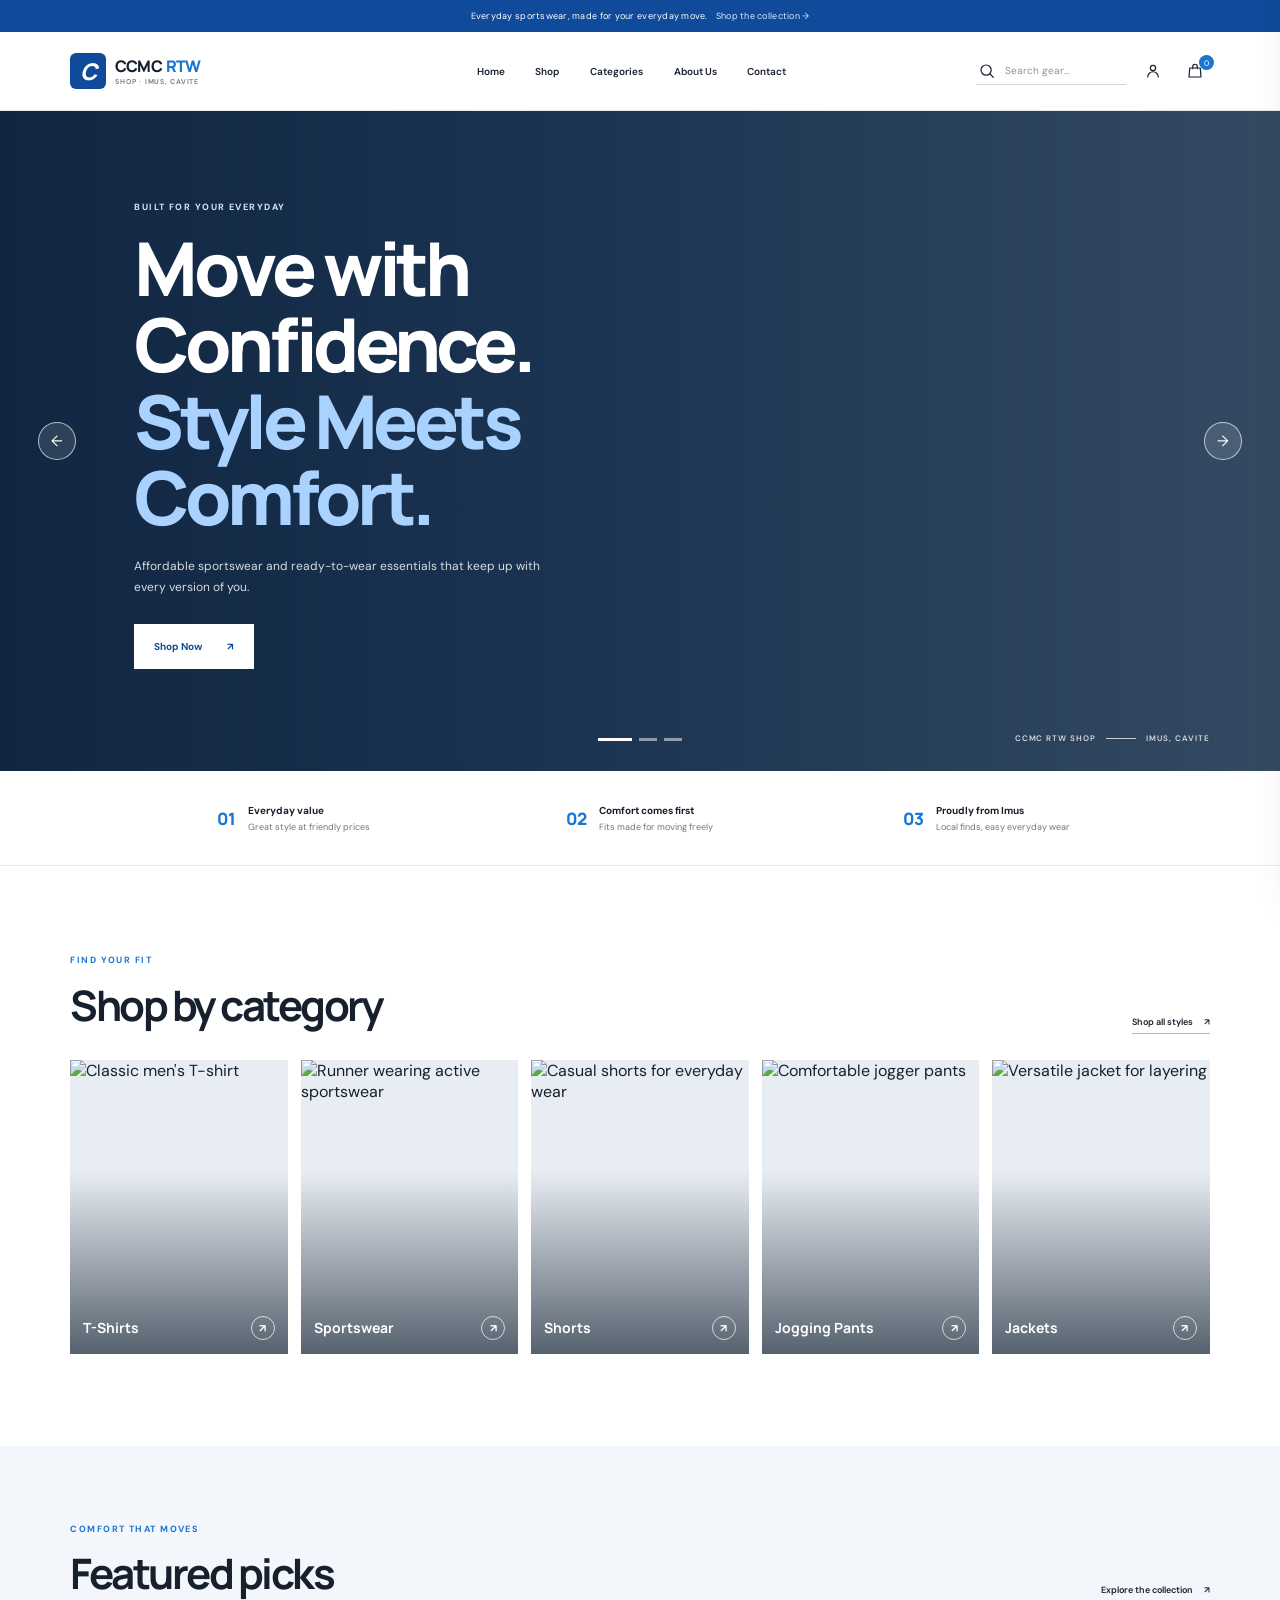
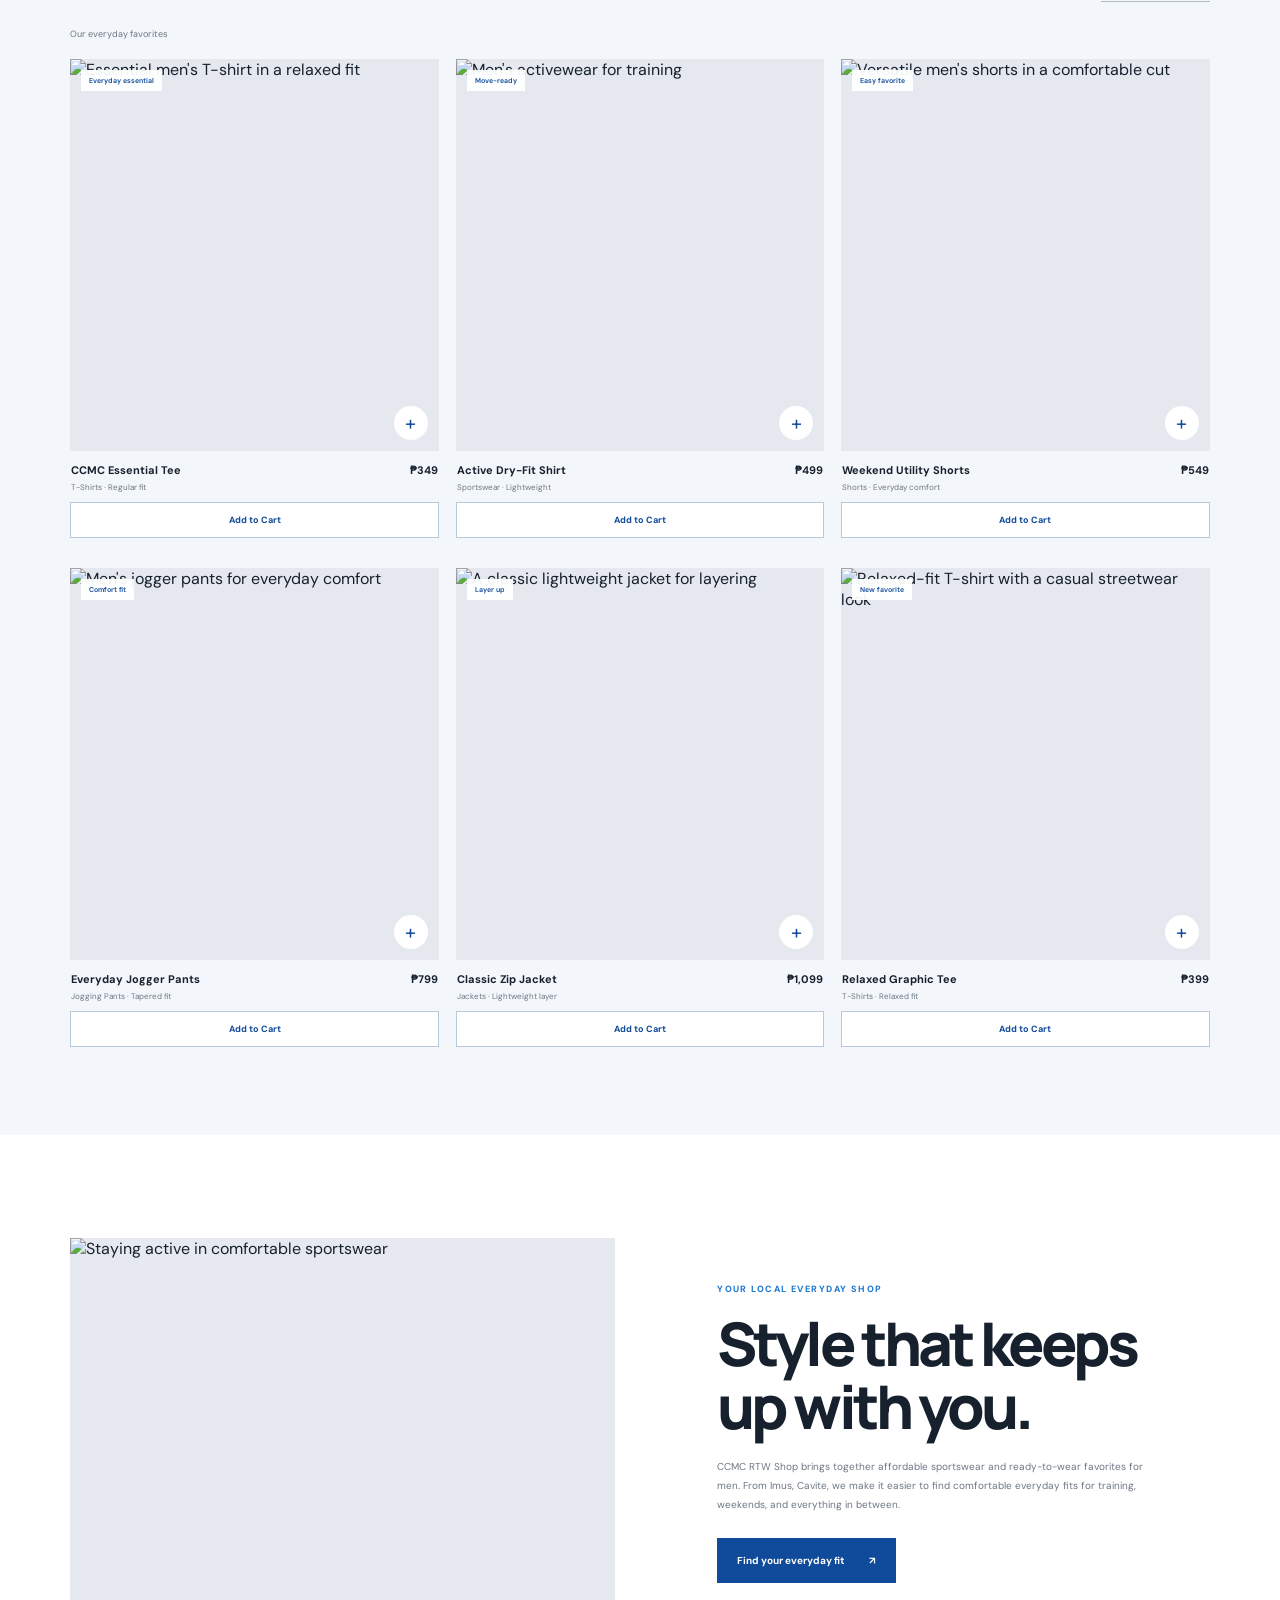
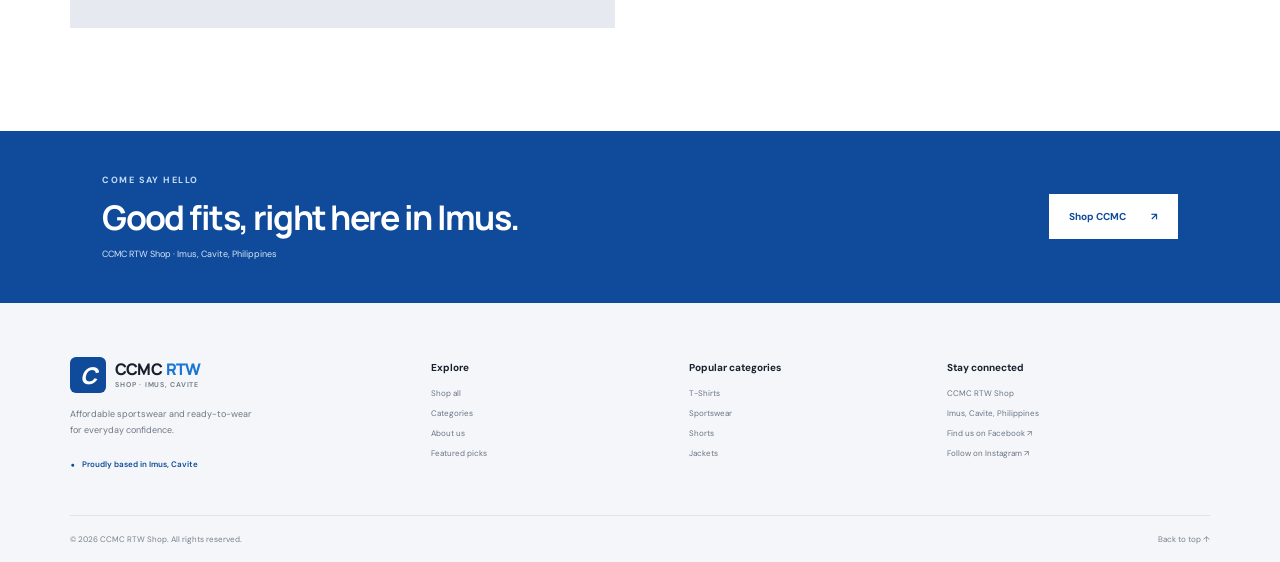
==== index.html @ 8b586215 "homepage" ====
<!DOCTYPE html>
<html lang="en">
<head>
  <meta charset="UTF-8">
  <meta name="viewport" content="width=device-width, initial-scale=1.0">
  <meta name="theme-color" content="#104b9b">
  <meta name="description" content="Affordable men's sportswear and ready-to-wear clothing from CCMC RTW Shop in Imus, Cavite.">
  <title>CCMC RTW Shop </title>
  <link rel="preconnect" href="https://fonts.googleapis.com">
  <link rel="preconnect" href="https://fonts.gstatic.com" crossorigin>
  <link href="https://fonts.googleapis.com/css2?family=DM+Sans:wght@400;500;600;700;800&family=Manrope:wght@400;500;600;700;800&display=swap" rel="stylesheet">
  <link rel="stylesheet" href="style.css">
  <script src="script.js" defer></script>
</head>
<body>
  <div class="topline">
    <p>Everyday sportswear, made for your everyday move.</p>
    <a href="#shop">Shop the collection <span aria-hidden="true">→</span></a>
  </div>

  <header class="site-header">
    <div class="header-inner">
      <button class="icon-button menu-toggle" type="button" aria-label="Open menu" aria-expanded="false">
        <svg viewBox="0 0 24 24" aria-hidden="true"><path d="M4 7h16M4 12h16M4 17h16"/></svg>
      </button>
      <a class="brand" href="#home" aria-label="CCMC RTW Shop home">
        <span class="brand-mark">C</span>
        <span class="brand-name">CCMC <strong>RTW</strong><small>SHOP · IMUS, CAVITE</small></span>
      </a>
      <nav class="desktop-nav" aria-label="Main navigation">
        <a href="#home">Home</a>
        <a href="#shop">Shop</a>
        <a href="#categories">Categories</a>
        <a href="#about">About Us</a>
        <a href="#contact">Contact</a>
      </nav>
      <div class="header-actions">
        <form class="search-form" role="search">
          <label class="sr-only" for="product-search">Search products</label>
          <button class="search-toggle" type="button" aria-label="Show search">
            <svg viewBox="0 0 24 24" aria-hidden="true"><circle cx="10.8" cy="10.8" r="6.8"/><path d="m16 16 4.5 4.5"/></svg>
          </button>
          <input id="product-search" type="search" placeholder="Search gear..." autocomplete="off">
        </form>
        <button class="icon-button account-button" type="button" aria-label="Your account">
          <svg viewBox="0 0 24 24" aria-hidden="true"><circle cx="12" cy="8" r="3.5"/><path d="M5 20a7 7 0 0 1 14 0"/></svg>
        </button>
        <button class="icon-button cart-button" type="button" aria-label="Open shopping bag, 0 items">
          <svg viewBox="0 0 24 24" aria-hidden="true"><path d="M5 8h14l1 12H4L5 8Z"/><path d="M9 9V6a3 3 0 0 1 6 0v3"/></svg>
          <span class="cart-count" aria-live="polite">0</span>
        </button>
      </div>
    </div>
    <nav class="mobile-nav" aria-label="Mobile navigation" hidden>
      <a href="#home">Home</a>
      <a href="#shop">Shop</a>
      <a href="#categories">Categories</a>
      <a href="#about">About Us</a>
      <a href="#contact">Contact</a>
    </nav>
  </header>

  <main>
    <!-- Promotional image slider -->
    <section class="hero" id="home" aria-label="Featured promotions">
      <article class="hero-slide is-active" style="--hero-image: url('https://images.unsplash.com/photo-1517836357463-d25dfeac3438?auto=format&fit=crop&w=2200&q=85')" aria-hidden="false">
        <div class="hero-overlay"></div>
        <div class="hero-content">
          <p class="eyebrow">Built for your everyday</p>
          <h1>Move with Confidence.<br><span>Style Meets Comfort.</span></h1>
          <p class="hero-description">Affordable sportswear and ready-to-wear essentials that keep up with every version of you.</p>
          <a class="button button-white" href="#shop">Shop Now <span aria-hidden="true">↗</span></a>
        </div>
        <p class="hero-note">CCMC RTW SHOP <span></span> IMUS, CAVITE</p>
      </article>
      <article class="hero-slide" style="--hero-image: url('https://images.unsplash.com/photo-1571019613454-1cb2f99b2d8b?auto=format&fit=crop&w=2200&q=85')" aria-hidden="true">
        <div class="hero-overlay"></div>
        <div class="hero-content">
          <p class="eyebrow">Made to move with you</p>
          <h2>Comfort in every<br><span>single rep.</span></h2>
          <p class="hero-description">Discover performance-ready favorites for training days, rest days, and everything between.</p>
          <a class="button button-white" href="#categories">Explore sportswear <span aria-hidden="true">↗</span></a>
        </div>
        <p class="hero-note">CCMC RTW SHOP <span></span> IMUS, CAVITE</p>
      </article>
      <article class="hero-slide" style="--hero-image: url('https://images.unsplash.com/photo-1538805060514-97d9cc17730c?auto=format&fit=crop&w=2200&q=85')" aria-hidden="true">
        <div class="hero-overlay"></div>
        <div class="hero-content">
          <p class="eyebrow">Your style, your pace</p>
          <h2>Everyday fit.<br><span>All-day confidence.</span></h2>
          <p class="hero-description">Easy-to-wear menswear with comfort-first fits and prices that feel just right.</p>
          <a class="button button-white" href="#shop">Find your fit <span aria-hidden="true">↗</span></a>
        </div>
        <p class="hero-note">CCMC RTW SHOP <span></span> IMUS, CAVITE</p>
      </article>
      <button class="slider-arrow slider-prev" type="button" aria-label="Previous promotion"><span aria-hidden="true">←</span></button>
      <button class="slider-arrow slider-next" type="button" aria-label="Next promotion"><span aria-hidden="true">→</span></button>
      <div class="slider-dots" role="group" aria-label="Choose a promotion">
        <button class="slider-dot is-active" type="button" aria-label="Show promotion 1" aria-current="true"></button>
        <button class="slider-dot" type="button" aria-label="Show promotion 2"></button>
        <button class="slider-dot" type="button" aria-label="Show promotion 3"></button>
      </div>
    </section>

    <section class="quick-points" aria-label="Why shop CCMC">
      <div><span class="point-icon" aria-hidden="true">01</span><p><strong>Everyday value</strong><span>Great style at friendly prices</span></p></div>
      <div><span class="point-icon" aria-hidden="true">02</span><p><strong>Comfort comes first</strong><span>Fits made for moving freely</span></p></div>
      <div><span class="point-icon" aria-hidden="true">03</span><p><strong>Proudly from Imus</strong><span>Local finds, easy everyday wear</span></p></div>
    </section>

    <!-- Shop-by-category links filter the featured products -->
    <section class="section categories-section" id="categories">
      <div class="section-heading">
        <div><p class="eyebrow eyebrow-blue">Find your fit</p><h2>Shop by category</h2></div>
        <a class="text-link" href="#shop">Shop all styles <span aria-hidden="true">↗</span></a>
      </div>
      <div class="category-grid">
        <a class="category-card" href="#shop" data-category-link="T-Shirts">
          <img src="https://images.unsplash.com/photo-1521572163474-6864f9cf17ab?auto=format&fit=crop&w=800&q=80" alt="Classic men's T-shirt" loading="lazy">
          <span class="category-label"><span>T-Shirts</span><span class="category-arrow" aria-hidden="true">↗</span></span>
        </a>
        <a class="category-card" href="#shop" data-category-link="Sportswear">
          <img src="https://images.unsplash.com/photo-1538805060514-97d9cc17730c?auto=format&fit=crop&w=800&q=80" alt="Runner wearing active sportswear" loading="lazy">
          <span class="category-label"><span>Sportswear</span><span class="category-arrow" aria-hidden="true">↗</span></span>
        </a>
        <a class="category-card" href="#shop" data-category-link="Shorts">
          <img src="https://images.unsplash.com/photo-1591195853828-11db59a44f6b?auto=format&fit=crop&w=800&q=80" alt="Casual shorts for everyday wear" loading="lazy">
          <span class="category-label"><span>Shorts</span><span class="category-arrow" aria-hidden="true">↗</span></span>
        </a>
        <a class="category-card" href="#shop" data-category-link="Jogging Pants">
          <img src="https://images.unsplash.com/photo-1552902865-b72c031ac5ea?auto=format&fit=crop&w=800&q=80" alt="Comfortable jogger pants" loading="lazy">
          <span class="category-label"><span>Jogging Pants</span><span class="category-arrow" aria-hidden="true">↗</span></span>
        </a>
        <a class="category-card" href="#shop" data-category-link="Jackets">
          <img src="https://images.unsplash.com/photo-1551028719-00167b16eac5?auto=format&fit=crop&w=800&q=80" alt="Versatile jacket for layering" loading="lazy">
          <span class="category-label"><span>Jackets</span><span class="category-arrow" aria-hidden="true">↗</span></span>
        </a>
      </div>
    </section>

    <!-- Sample featured items; prices are shown in Philippine pesos -->
    <section class="featured-section" id="shop">
      <div class="section">
        <div class="section-heading">
          <div><p class="eyebrow eyebrow-blue">Comfort that moves</p><h2>Featured picks</h2></div>
          <a class="text-link" href="#shop">Explore the collection <span aria-hidden="true">↗</span></a>
        </div>
        <div class="product-toolbar">
          <p class="results-count" aria-live="polite">Our everyday favorites</p>
          <button class="clear-filter" type="button" hidden>Clear filter <span aria-hidden="true">×</span></button>
        </div>
        <div class="product-grid">
          <article class="product-card" data-category="T-Shirts" data-name="CCMC Essential Tee">
            <div class="product-image"><img src="https://images.unsplash.com/photo-1521572163474-6864f9cf17ab?auto=format&fit=crop&w=850&q=80" alt="Essential men's T-shirt in a relaxed fit" loading="lazy"><span class="product-tag">Everyday essential</span><button class="quick-add" type="button" aria-label="Add CCMC Essential Tee to cart">+</button></div>
            <div class="product-details"><div><h3>CCMC Essential Tee</h3><p>T-Shirts · Regular fit</p></div><strong>₱349</strong></div>
            <button class="add-to-cart" type="button" data-product="CCMC Essential Tee" data-price="349">Add to Cart</button>
          </article>
          <article class="product-card" data-category="Sportswear" data-name="Active Dry-Fit Shirt">
            <div class="product-image"><img src="https://images.unsplash.com/photo-1517836357463-d25dfeac3438?auto=format&fit=crop&w=850&q=80" alt="Men's activewear for training" loading="lazy"><span class="product-tag">Move-ready</span><button class="quick-add" type="button" aria-label="Add Active Dry-Fit Shirt to cart">+</button></div>
            <div class="product-details"><div><h3>Active Dry-Fit Shirt</h3><p>Sportswear · Lightweight</p></div><strong>₱499</strong></div>
            <button class="add-to-cart" type="button" data-product="Active Dry-Fit Shirt" data-price="499">Add to Cart</button>
          </article>
          <article class="product-card" data-category="Shorts" data-name="Weekend Utility Shorts">
            <div class="product-image"><img src="https://images.unsplash.com/photo-1591195853828-11db59a44f6b?auto=format&fit=crop&w=850&q=80" alt="Versatile men's shorts in a comfortable cut" loading="lazy"><span class="product-tag">Easy favorite</span><button class="quick-add" type="button" aria-label="Add Weekend Utility Shorts to cart">+</button></div>
            <div class="product-details"><div><h3>Weekend Utility Shorts</h3><p>Shorts · Everyday comfort</p></div><strong>₱549</strong></div>
            <button class="add-to-cart" type="button" data-product="Weekend Utility Shorts" data-price="549">Add to Cart</button>
          </article>
          <article class="product-card" data-category="Jogging Pants" data-name="Everyday Jogger Pants">
            <div class="product-image"><img src="https://images.unsplash.com/photo-1552902865-b72c031ac5ea?auto=format&fit=crop&w=850&q=80" alt="Men's jogger pants for everyday comfort" loading="lazy"><span class="product-tag">Comfort fit</span><button class="quick-add" type="button" aria-label="Add Everyday Jogger Pants to cart">+</button></div>
            <div class="product-details"><div><h3>Everyday Jogger Pants</h3><p>Jogging Pants · Tapered fit</p></div><strong>₱799</strong></div>
            <button class="add-to-cart" type="button" data-product="Everyday Jogger Pants" data-price="799">Add to Cart</button>
          </article>
          <article class="product-card" data-category="Jackets" data-name="Classic Zip Jacket">
            <div class="product-image"><img src="https://images.unsplash.com/photo-1551028719-00167b16eac5?auto=format&fit=crop&w=850&q=80" alt="A classic lightweight jacket for layering" loading="lazy"><span class="product-tag">Layer up</span><button class="quick-add" type="button" aria-label="Add Classic Zip Jacket to cart">+</button></div>
            <div class="product-details"><div><h3>Classic Zip Jacket</h3><p>Jackets · Lightweight layer</p></div><strong>₱1,099</strong></div>
            <button class="add-to-cart" type="button" data-product="Classic Zip Jacket" data-price="1099">Add to Cart</button>
          </article>
          <article class="product-card" data-category="T-Shirts" data-name="Relaxed Graphic Tee">
            <div class="product-image"><img src="https://images.unsplash.com/photo-1503342217505-b0a15ec3261c?auto=format&fit=crop&w=850&q=80" alt="Relaxed-fit T-shirt with a casual streetwear look" loading="lazy"><span class="product-tag">New favorite</span><button class="quick-add" type="button" aria-label="Add Relaxed Graphic Tee to cart">+</button></div>
            <div class="product-details"><div><h3>Relaxed Graphic Tee</h3><p>T-Shirts · Relaxed fit</p></div><strong>₱399</strong></div>
            <button class="add-to-cart" type="button" data-product="Relaxed Graphic Tee" data-price="399">Add to Cart</button>
          </article>
        </div>
        <p class="empty-state" hidden>No styles match that search. Try another keyword or clear the filter.</p>
      </div>
    </section>

    <section class="about-section" id="about">
      <div class="about-photo"><img src="https://images.unsplash.com/photo-1517836357463-d25dfeac3438?auto=format&fit=crop&w=1300&q=85" alt="Staying active in comfortable sportswear" loading="lazy"></div>
      <div class="about-copy">
        <p class="eyebrow eyebrow-blue">Your local everyday shop</p>
        <h2>Style that keeps<br>up with you.</h2>
        <p>CCMC RTW Shop brings together affordable sportswear and ready-to-wear favorites for men. From Imus, Cavite, we make it easier to find comfortable everyday fits for training, weekends, and everything in between.</p>
        <a class="button button-blue" href="#categories">Find your everyday fit <span aria-hidden="true">↗</span></a>
      </div>
    </section>

    <section class="contact-band" id="contact">
      <div><p class="eyebrow">Come say hello</p><h2>Good fits, right here in Imus.</h2><p>CCMC RTW Shop · Imus, Cavite, Philippines</p></div>
      <a class="button button-white" href="#shop">Shop CCMC <span aria-hidden="true">↗</span></a>
    </section>
  </main>

  <footer class="site-footer">
    <div class="footer-main">
      <div class="footer-brand">
        <a class="brand" href="#home" aria-label="CCMC RTW Shop home"><span class="brand-mark">C</span><span class="brand-name">CCMC <strong>RTW</strong><small>SHOP · IMUS, CAVITE</small></span></a>
        <p>Affordable sportswear and ready-to-wear<br>for everyday confidence.</p>
        <span class="local-note"><span aria-hidden="true">●</span> Proudly based in Imus, Cavite</span>
      </div>
      <div class="footer-column"><h3>Explore</h3><a href="#shop">Shop all</a><a href="#categories">Categories</a><a href="#about">About us</a><a href="#shop">Featured picks</a></div>
      <div class="footer-column"><h3>Popular categories</h3><a href="#shop" data-footer-category="T-Shirts">T-Shirts</a><a href="#shop" data-footer-category="Sportswear">Sportswear</a><a href="#shop" data-footer-category="Shorts">Shorts</a><a href="#shop" data-footer-category="Jackets">Jackets</a></div>
      <div class="footer-column"><h3>Stay connected</h3><span>CCMC RTW Shop</span><span>Imus, Cavite, Philippines</span><a href="https://www.facebook.com/" target="_blank" rel="noreferrer">Find us on Facebook ↗</a><a href="https://www.instagram.com/" target="_blank" rel="noreferrer">Follow on Instagram ↗</a></div>
    </div>
    <div class="footer-bottom"><span>© <span id="current-year"></span> CCMC RTW Shop. All rights reserved.</span><a href="#home">Back to top ↑</a></div>
  </footer>

  <div class="toast" role="status" aria-live="polite"></div>
  <div class="drawer-backdrop" hidden></div>
  <aside class="cart-drawer" aria-label="Shopping cart" aria-hidden="true">
    <div class="drawer-heading"><div><p class="eyebrow eyebrow-blue">CCMC RTW SHOP</p><h2>Your Cart <span class="drawer-count">(0)</span></h2></div><button class="icon-button close-cart" type="button" aria-label="Close shopping cart">×</button></div>
    <div class="cart-items"></div>
    <div class="cart-empty"><span aria-hidden="true">◇</span><p>Your cart is ready for a new favorite.</p><button class="button button-blue continue-shopping" type="button">Continue shopping</button></div>
    <div class="cart-footer" hidden><div class="cart-subtotal"><span>Subtotal</span><strong>₱0</strong></div><p>Delivery fees are calculated when you place your order.</p><button class="button button-blue checkout-button" type="button">Continue to checkout <span aria-hidden="true">→</span></button></div>
  </aside>
</body>
</html>
---- style.css ----
:root {
  --blue: #104b9b;
  --blue-bright: #1976d2;
  --blue-dark: #0a3470;
  --ink: #17212d;
  --muted: #6d7783;
  --white: #fff;
  --soft: #f3f6fa;
  --line: #e4e9ef;
  --font: "DM Sans", Arial, sans-serif;
  --display: "Manrope", "DM Sans", sans-serif;
}

* { box-sizing: border-box; }
html { scroll-behavior: smooth; scroll-padding-top: 85px; }
body { margin: 0; color: var(--ink); background: var(--white); font-family: var(--font); -webkit-font-smoothing: antialiased; }
body.no-scroll { overflow: hidden; }
button, input { font: inherit; }
button, a { -webkit-tap-highlight-color: transparent; }
a { color: inherit; text-decoration: none; }
button { color: inherit; }
img { display: block; max-width: 100%; }
[hidden] { display: none !important; }
.sr-only { position: absolute; width: 1px; height: 1px; padding: 0; margin: -1px; overflow: hidden; clip: rect(0, 0, 0, 0); white-space: nowrap; border: 0; }

/* Header and navigation */
.topline { min-height: 32px; padding: 6px 5.5%; display: flex; justify-content: center; align-items: center; gap: 8px; color: white; background: var(--blue); font-size: 9px; letter-spacing: .03em; }
.topline p { margin: 0; }
.topline a { color: #dceaff; }
.topline a:hover { color: white; }
.site-header { position: sticky; z-index: 20; top: 0; background: rgba(255,255,255,.97); border-bottom: 1px solid var(--line); backdrop-filter: blur(12px); }
.header-inner { min-height: 78px; padding: 0 5.5%; display: flex; align-items: center; justify-content: space-between; gap: 28px; }
.brand { flex-shrink: 0; display: inline-flex; align-items: center; gap: 9px; }
.brand-mark { width: 36px; height: 36px; display: grid; place-items: center; color: white; background: var(--blue); border-radius: 6px; font-family: var(--display); font-size: 23px; font-weight: 800; font-style: italic; }
.brand-name { display: flex; flex-wrap: wrap; align-items: baseline; column-gap: 4px; font-family: var(--display); font-size: 16px; font-weight: 800; letter-spacing: -.06em; line-height: 1; }
.brand-name strong { color: var(--blue-bright); font-weight: 800; }
.brand-name small { width: 100%; margin-top: 4px; color: var(--muted); font-family: var(--font); font-size: 7px; font-weight: 600; letter-spacing: .11em; }
.desktop-nav { margin: 0 auto; display: flex; align-items: center; gap: clamp(17px, 2.4vw, 35px); }
.desktop-nav a, .mobile-nav a { position: relative; font-size: 10px; font-weight: 600; }
.desktop-nav a::after { position: absolute; right: 0; bottom: -7px; left: 0; height: 2px; background: var(--blue-bright); content: ""; transform: scaleX(0); transform-origin: left; transition: transform .2s ease; }
.desktop-nav a:hover::after { transform: scaleX(1); }
.header-actions { display: flex; align-items: center; gap: 13px; }
.search-form { width: 150px; display: flex; align-items: center; gap: 7px; border-bottom: 1px solid #cbd4df; }
.search-form svg, .icon-button svg { width: 18px; height: 18px; fill: none; stroke: currentColor; stroke-width: 1.6; stroke-linecap: round; stroke-linejoin: round; }
.search-toggle { width: 22px; height: 25px; padding: 0; display: grid; flex: 0 0 22px; place-items: center; color: var(--ink); background: transparent; border: 0; cursor: pointer; }
.search-form input { width: 100%; min-width: 0; padding: 7px 0; color: var(--ink); background: transparent; border: 0; outline: 0; font-size: 10px; }
.search-form input::placeholder { color: #8a939e; }
.icon-button { position: relative; width: 29px; height: 32px; padding: 4px; display: inline-flex; align-items: center; justify-content: center; color: var(--ink); background: transparent; border: 0; cursor: pointer; }
.icon-button:hover { color: var(--blue-bright); }
.cart-count { position: absolute; top: 0; right: -4px; width: 15px; height: 15px; display: grid; place-items: center; color: white; background: var(--blue-bright); border-radius: 50%; font-size: 8px; }
.menu-toggle, .mobile-nav { display: none; }

/* Promotional slider */
.hero { position: relative; height: min(660px, 69vw); min-height: 460px; overflow: hidden; color: white; background: #374c63; }
.hero-slide { position: absolute; inset: 0; display: flex; align-items: center; visibility: hidden; opacity: 0; background-image: var(--hero-image); background-position: center 43%; background-size: cover; transition: opacity .65s ease, visibility .65s; }
.hero-slide.is-active { z-index: 1; visibility: visible; opacity: 1; }
.hero-overlay { position: absolute; inset: 0; background: linear-gradient(90deg, rgba(7,28,57,.8) 0%, rgba(7,35,70,.59) 45%, rgba(7,35,70,.05) 100%); }
.hero-content { position: relative; z-index: 1; width: min(680px, 76%); margin-left: 10.5%; padding-bottom: 12px; }
.eyebrow { margin: 0 0 15px; color: #d4e5fc; font-size: 9px; font-weight: 700; letter-spacing: .16em; line-height: 1.5; text-transform: uppercase; }
.eyebrow-blue { color: var(--blue-bright); }
.hero h1, .hero h2 { margin: 0; font-family: var(--display); font-size: clamp(45px, 5.8vw, 75px); font-weight: 800; letter-spacing: -.06em; line-height: 1.03; }
.hero h1 span, .hero h2 span { color: #a9d2ff; }
.hero-description { max-width: 440px; margin: 20px 0 25px; color: rgba(255,255,255,.83); font-size: 12px; line-height: 1.8; }
.button { min-height: 45px; padding: 0 19px; display: inline-flex; align-items: center; justify-content: center; gap: 25px; border: 1px solid transparent; font-size: 10px; font-weight: 700; transition: background .2s ease, color .2s ease, transform .2s ease; cursor: pointer; }
.button:hover { transform: translateY(-2px); }
.button-white { color: var(--blue); background: white; }
.button-white:hover { color: white; background: var(--blue-bright); }
.button-blue { color: white; background: var(--blue); }
.button-blue:hover { background: var(--blue-dark); }
.hero-note { position: absolute; z-index: 2; right: 5.5%; bottom: 28px; margin: 0; display: flex; align-items: center; gap: 10px; color: rgba(255,255,255,.8); font-size: 8px; font-weight: 600; letter-spacing: .12em; }
.hero-note span { width: 30px; height: 1px; background: rgba(255,255,255,.72); }
.slider-arrow { position: absolute; z-index: 3; top: 50%; width: 38px; height: 38px; display: grid; place-items: center; color: white; background: rgba(255,255,255,.12); border: 1px solid rgba(255,255,255,.65); border-radius: 50%; font-size: 15px; cursor: pointer; transform: translateY(-50%); transition: background .2s ease; }
.slider-arrow:hover { background: rgba(255,255,255,.28); }
.slider-prev { left: 3%; }
.slider-next { right: 3%; }
.slider-dots { position: absolute; z-index: 3; bottom: 30px; left: 50%; display: flex; gap: 7px; transform: translateX(-50%); }
.slider-dot { width: 18px; height: 3px; padding: 0; background: rgba(255,255,255,.5); border: 0; cursor: pointer; transition: width .2s ease, background .2s ease; }
.slider-dot.is-active { width: 34px; background: white; }

/* Introductory benefits and category cards */
.quick-points { min-height: 95px; padding: 18px 10%; display: grid; grid-template-columns: repeat(3, 1fr); align-items: center; gap: 15px; border-bottom: 1px solid var(--line); }
.quick-points > div { display: flex; align-items: center; justify-content: center; gap: 12px; }
.point-icon { color: var(--blue-bright); font-family: var(--display); font-size: 17px; font-weight: 800; }
.quick-points p { margin: 0; display: grid; gap: 4px; }
.quick-points strong { font-size: 10px; }
.quick-points p span { color: var(--muted); font-size: 9px; }
.section { width: min(1260px, 89%); margin: 0 auto; }
.categories-section { padding-top: 88px; padding-bottom: 92px; }
.section-heading { margin-bottom: 26px; display: flex; align-items: end; justify-content: space-between; gap: 18px; }
.section-heading .eyebrow { margin-bottom: 8px; }
.section-heading h2 { margin: 0; font-family: var(--display); font-size: clamp(31px, 3.6vw, 42px); font-weight: 700; letter-spacing: -.06em; }
.text-link { padding-bottom: 5px; border-bottom: 1px solid #aeb9c6; font-size: 9px; font-weight: 600; white-space: nowrap; }
.text-link:hover { color: var(--blue-bright); border-color: var(--blue-bright); }
.text-link span { margin-left: 9px; }
.category-grid { display: grid; grid-template-columns: repeat(5, 1fr); gap: 13px; }
.category-card { position: relative; height: clamp(190px, 23vw, 300px); overflow: hidden; background: #e8edf3; }
.category-card::after { position: absolute; inset: 38% 0 0; background: linear-gradient(transparent, rgba(10,25,42,.66)); content: ""; }
.category-card img { width: 100%; height: 100%; object-fit: cover; transition: transform .5s ease; }
.category-card:hover img { transform: scale(1.05); }
.category-label { position: absolute; z-index: 1; right: 13px; bottom: 14px; left: 13px; display: flex; align-items: center; justify-content: space-between; color: white; font-family: var(--display); font-size: 14px; font-weight: 700; }
.category-arrow { width: 24px; height: 24px; display: grid; place-items: center; border: 1px solid rgba(255,255,255,.7); border-radius: 50%; font-family: var(--font); font-size: 11px; transition: color .2s, background .2s; }
.category-card:hover .category-arrow { color: var(--blue); background: white; }

/* Featured products */
.featured-section { padding: 77px 0 88px; background: var(--soft); }
.featured-section .section-heading { margin-bottom: 20px; }
.product-toolbar { min-height: 24px; margin-bottom: 13px; display: flex; align-items: center; justify-content: space-between; }
.results-count { margin: 0; color: var(--muted); font-size: 9px; }
.clear-filter { padding: 4px 0; color: var(--blue); background: transparent; border: 0; border-bottom: 1px solid #a8b8cb; font-size: 9px; cursor: pointer; }
.clear-filter span { margin-left: 5px; font-size: 14px; }
.product-grid { display: grid; grid-template-columns: repeat(3, minmax(0, 1fr)); gap: 30px 17px; }
.product-card { min-width: 0; }
.product-image { position: relative; aspect-ratio: .94; overflow: hidden; background: #e5e9ef; }
.product-image img { width: 100%; height: 100%; object-fit: cover; transition: transform .5s ease; }
.product-card:hover .product-image img { transform: scale(1.035); }
.product-tag { position: absolute; top: 11px; left: 11px; padding: 6px 8px; color: var(--blue); background: rgba(255,255,255,.94); font-size: 7px; font-weight: 600; }
.quick-add { position: absolute; right: 11px; bottom: 11px; width: 34px; height: 34px; display: grid; place-items: center; color: var(--blue); background: white; border: 0; border-radius: 50%; font-size: 20px; cursor: pointer; transition: color .2s, background .2s, transform .2s; }
.quick-add:hover { color: white; background: var(--blue); transform: rotate(90deg); }
.product-details { padding: 12px 1px 10px; display: flex; justify-content: space-between; gap: 8px; }
.product-details h3 { margin: 0; font-size: 11px; font-weight: 700; }
.product-details p { margin: 5px 0 0; color: var(--muted); font-size: 8px; }
.product-details strong { flex-shrink: 0; font-size: 11px; }
.add-to-cart { width: 100%; min-height: 36px; color: var(--blue); background: white; border: 1px solid #b9c9dc; font-size: 9px; font-weight: 700; cursor: pointer; transition: color .2s, background .2s, border-color .2s; }
.add-to-cart:hover { color: white; background: var(--blue); border-color: var(--blue); }
.empty-state { padding: 38px 10px; color: var(--muted); font-size: 14px; text-align: center; }

/* Business introduction and footer */
.about-section { width: min(1260px, 89%); margin: 0 auto; padding: 103px 0; display: grid; grid-template-columns: 1.05fr .95fr; align-items: center; gap: 9%; }
.about-photo { height: 390px; overflow: hidden; background: #e6eaf0; }
.about-photo img { width: 100%; height: 100%; object-fit: cover; }
.about-copy { max-width: 430px; }
.about-copy h2 { margin: 0; font-family: var(--display); font-size: clamp(42px, 4.7vw, 62px); font-weight: 800; letter-spacing: -.065em; line-height: 1.05; }
.about-copy > p:not(.eyebrow) { margin: 19px 0 24px; color: var(--muted); font-size: 10px; line-height: 1.9; }
.contact-band { padding: 43px 8%; display: flex; align-items: center; justify-content: space-between; gap: 20px; color: white; background: var(--blue); }
.contact-band .eyebrow { margin-bottom: 6px; color: #c4dcf8; }
.contact-band h2 { margin: 0; font-family: var(--display); font-size: clamp(23px, 3vw, 34px); letter-spacing: -.05em; }
.contact-band div > p:last-child { margin: 8px 0 0; color: #d5e5f7; font-size: 9px; }
.contact-band .button-white { flex-shrink: 0; }
.site-footer { padding: 54px 5.5% 0; background: #f4f6f9; }
.footer-main { max-width: 1260px; margin: 0 auto; padding-bottom: 43px; display: grid; grid-template-columns: 1.45fr 1fr 1fr 1.15fr; gap: 30px; }
.footer-brand > p { margin: 13px 0; color: var(--muted); font-size: 9px; line-height: 1.8; }
.local-note { color: var(--blue); font-size: 8px; font-weight: 600; }
.local-note span { margin-right: 5px; font-size: 7px; }
.footer-column { display: flex; flex-direction: column; align-items: flex-start; gap: 10px; }
.footer-column h3 { margin: 4px 0; font-size: 10px; font-weight: 700; }
.footer-column a, .footer-column span { color: #687584; font-size: 8px; transition: color .2s; }
.footer-column a:hover { color: var(--blue-bright); }
.footer-bottom { min-height: 47px; display: flex; justify-content: space-between; align-items: center; gap: 15px; border-top: 1px solid #dfe4ea; color: #77818d; font-size: 8px; }
.footer-bottom a:hover { color: var(--blue); }

/* Cart drawer and feedback toast */
.toast { position: fixed; z-index: 60; right: 20px; bottom: 20px; max-width: calc(100vw - 40px); padding: 12px 16px; color: white; background: var(--blue); box-shadow: 0 8px 25px rgba(0,0,0,.16); font-size: 10px; opacity: 0; pointer-events: none; transform: translateY(10px); transition: opacity .2s, transform .2s; }
.toast.is-visible { opacity: 1; transform: translateY(0); }
.drawer-backdrop { position: fixed; z-index: 40; inset: 0; background: rgba(12,22,36,.42); opacity: 0; transition: opacity .25s; }
.drawer-backdrop.is-visible { opacity: 1; }
.cart-drawer { position: fixed; z-index: 50; top: 0; right: 0; bottom: 0; width: min(420px, 100%); padding: 26px; display: flex; flex-direction: column; background: white; box-shadow: -10px 0 35px rgba(0,0,0,.1); transform: translateX(105%); transition: transform .3s ease; }
.cart-drawer.is-open { transform: translateX(0); }
.drawer-heading { padding-bottom: 19px; display: flex; align-items: center; justify-content: space-between; border-bottom: 1px solid var(--line); }
.drawer-heading .eyebrow { margin-bottom: 4px; }
.drawer-heading h2 { margin: 0; font-family: var(--display); font-size: 25px; letter-spacing: -.04em; }
.drawer-count { color: var(--muted); font-size: 11px; font-weight: 500; }
.close-cart { font-size: 24px; font-weight: 300; }
.cart-items { flex: 1; overflow: auto; }
.cart-item { padding: 16px 0; display: flex; align-items: center; justify-content: space-between; gap: 12px; border-bottom: 1px solid var(--line); }
.cart-item h3 { margin: 0 0 6px; font-size: 10px; }
.cart-item p { margin: 0; color: var(--muted); font-size: 9px; }
.quantity-control { display: flex; align-items: center; gap: 8px; }
.quantity-control button { width: 23px; height: 23px; display: grid; place-items: center; background: white; border: 1px solid #d3dce6; cursor: pointer; }
.cart-empty { margin: auto; padding: 30px 0; text-align: center; }
.cart-empty > span { color: var(--blue-bright); font-size: 32px; }
.cart-empty p { margin: 10px 0 17px; color: var(--muted); font-size: 10px; }
.cart-footer { padding-top: 18px; border-top: 1px solid var(--line); }
.cart-subtotal { display: flex; justify-content: space-between; font-size: 11px; }
.cart-footer > p { color: var(--muted); font-size: 8px; }
.checkout-button { width: 100%; margin-top: 10px; }

@media (min-width: 1500px) {
  .header-inner { padding-right: max(5.5%, calc((100vw - 1400px) / 2)); padding-left: max(5.5%, calc((100vw - 1400px) / 2)); }
}
@media (max-width: 980px) {
  .header-inner { min-height: 72px; gap: 17px; }
  .desktop-nav { gap: 15px; }
  .desktop-nav a { font-size: 9px; }
  .search-form { width: 125px; }
  .header-actions { gap: 8px; }
  .category-grid { gap: 10px; }
  .category-label { right: 9px; left: 9px; font-size: 11px; }
  .category-arrow { width: 21px; height: 21px; }
  .product-grid { grid-template-columns: repeat(3, minmax(0, 1fr)); gap: 24px 12px; }
  .about-section { gap: 6%; }
}
@media (max-width: 700px) {
  html { scroll-padding-top: 70px; }
  .topline { min-height: 29px; font-size: 8px; }
  .header-inner { min-height: 65px; padding: 0 5%; gap: 10px; }
  .menu-toggle { display: inline-flex; }
  .brand { gap: 7px; }
  .brand-mark { width: 31px; height: 31px; font-size: 20px; }
  .brand-name { font-size: 14px; }
  .brand-name small { font-size: 6px; }
  .desktop-nav { display: none; }
  .header-actions { gap: 7px; margin-left: auto; }
  .search-form { width: 26px; border: 0; }
  .search-form input { position: absolute; top: 56px; right: 5%; left: 5%; z-index: 2; width: 90%; padding: 11px; display: none; background: white; border: 1px solid var(--line); box-shadow: 0 7px 16px rgba(0,0,0,.08); }
  .search-form.is-open { position: absolute; top: 65px; right: 5%; left: 5%; z-index: 2; width: 90%; padding: 4px 9px; background: white; border: 1px solid var(--line); box-shadow: 0 7px 16px rgba(0,0,0,.08); }
  .search-form.is-open input { position: static; width: 100%; padding: 7px 0; display: block; background: transparent; border: 0; box-shadow: none; }
  .search-form.is-open .search-toggle { display: none; }
  .mobile-nav:not([hidden]) { padding: 5px 5% 16px; display: grid; grid-template-columns: repeat(2, 1fr); gap: 13px; border-top: 1px solid var(--line); }
  .mobile-nav a { padding: 5px 0; font-size: 9px; }
  .hero { height: 570px; min-height: 0; max-height: 78vh; }
  .hero-slide { background-position: 58% center; }
  .hero-overlay { background: linear-gradient(90deg, rgba(7,28,57,.78), rgba(7,35,70,.38)); }
  .hero-content { width: 82%; margin-left: 9%; padding-bottom: 0; }
  .hero h1, .hero h2 { font-size: clamp(40px, 10.2vw, 59px); }
  .hero-description { max-width: 330px; margin: 16px 0 22px; font-size: 10px; }
  .hero-note { right: 5%; bottom: 23px; gap: 7px; font-size: 6px; }
  .hero-note span { width: 18px; }
  .slider-dots { bottom: 25px; }
  .slider-arrow { width: 30px; height: 30px; font-size: 12px; }
  .quick-points { padding: 15px 6%; grid-template-columns: 1fr; justify-items: start; gap: 12px; }
  .quick-points > div { justify-content: flex-start; }
  .point-icon { width: 25px; font-size: 14px; }
  .quick-points p { width: calc(100% - 35px); grid-template-columns: 1fr auto; align-items: baseline; gap: 7px; }
  .quick-points strong { font-size: 9px; }
  .quick-points p span { font-size: 8px; }
  .section, .about-section { width: 90%; }
  .categories-section { padding-top: 63px; padding-bottom: 65px; }
  .section-heading { margin-bottom: 20px; }
  .section-heading h2 { font-size: 31px; }
  .section-heading .text-link { font-size: 8px; }
  .category-grid { grid-template-columns: repeat(2, 1fr); gap: 10px; }
  .category-card { height: clamp(180px, 54vw, 255px); }
  .category-label { right: 10px; bottom: 11px; left: 10px; font-size: 13px; }
  .featured-section { padding: 62px 0 68px; }
  .product-grid { grid-template-columns: repeat(2, minmax(0, 1fr)); column-gap: 11px; row-gap: 25px; }
  .product-image { aspect-ratio: .83; }
  .product-tag { top: 8px; left: 7px; padding: 5px; font-size: 6px; }
  .quick-add { right: 7px; bottom: 7px; width: 30px; height: 30px; }
  .product-details h3, .product-details strong { font-size: 9px; }
  .product-details p { font-size: 7px; }
  .add-to-cart { min-height: 34px; font-size: 8px; }
  .about-section { padding: 68px 0; grid-template-columns: 1fr; gap: 25px; }
  .about-photo { height: min(300px, 65vw); }
  .about-copy h2 { font-size: 47px; }
  .about-copy > p:not(.eyebrow) { max-width: 460px; }
  .contact-band { padding: 34px 6%; }
  .contact-band h2 { font-size: 24px; }
  .contact-band .button { min-height: 40px; padding: 0 13px; gap: 12px; font-size: 8px; }
  .site-footer { padding: 42px 5% 0; }
  .footer-main { padding-bottom: 32px; grid-template-columns: repeat(2, 1fr); gap: 27px 18px; }
  .footer-brand { grid-column: 1 / -1; }
  .footer-column { gap: 9px; }
  .footer-bottom { min-height: 45px; font-size: 7px; }
}
@media (max-width: 380px) {
  .topline a { display: none; }
  .hero { height: 520px; }
  .brand-name { font-size: 13px; }
  .header-actions { gap: 4px; }
  .section-heading h2 { font-size: 28px; }
  .section-heading .text-link { font-size: 7px; }
  .category-label { font-size: 11px; }
  .product-details h3 { font-size: 8px; }
  .contact-band { align-items: flex-start; flex-direction: column; }
}
@media (prefers-reduced-motion: reduce) {
  *, *::before, *::after { scroll-behavior: auto !important; transition-duration: .01ms !important; animation-duration: .01ms !important; }
}
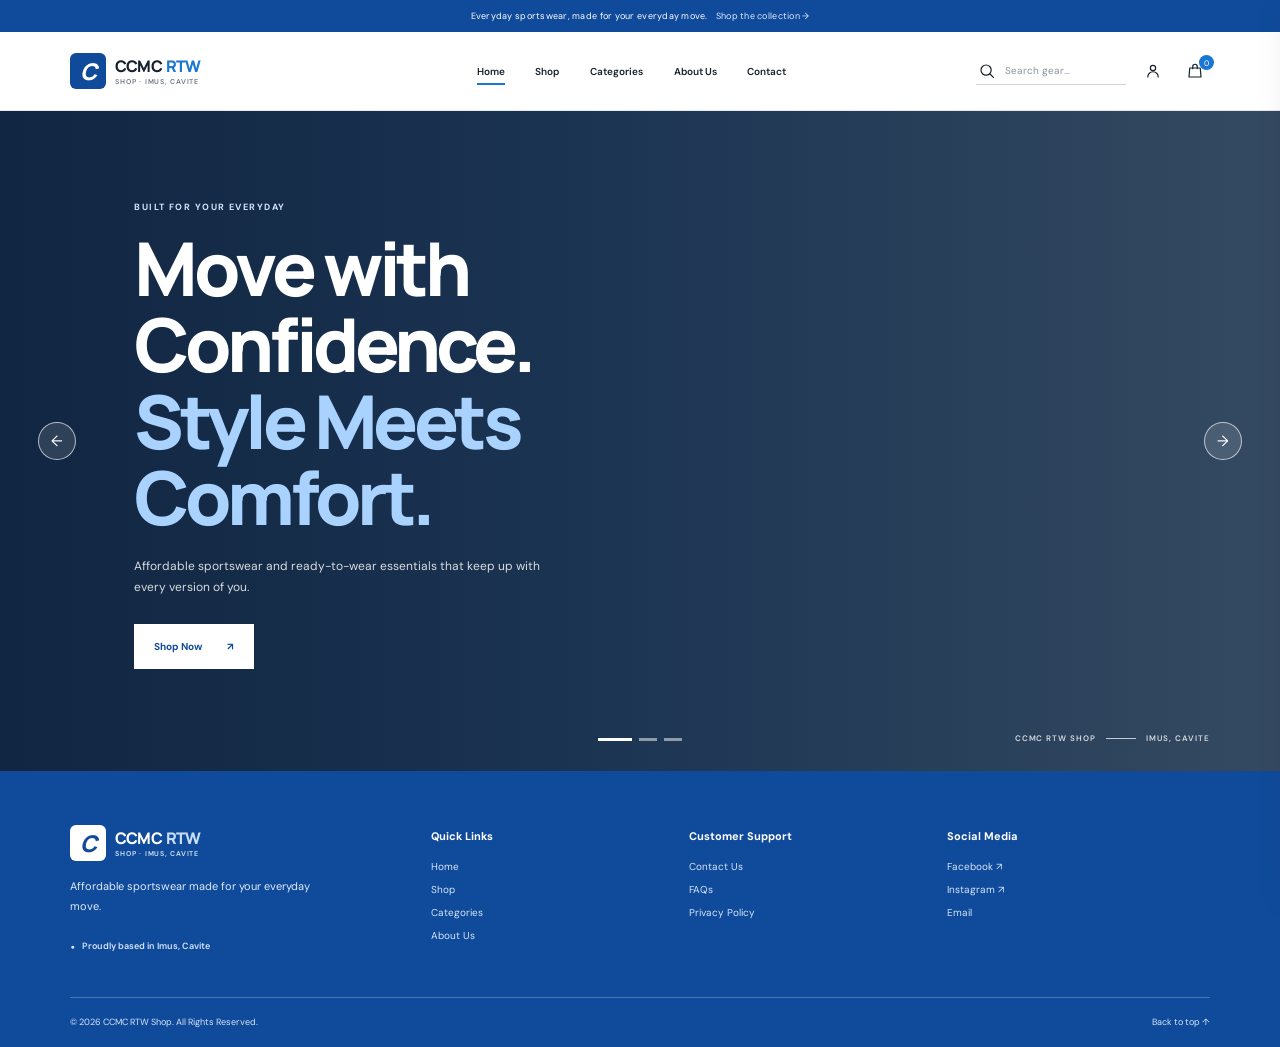
==== commit 8f0094e7: "footer" ====
--- a/index.html
+++ b/index.html
@@ -205,14 +205,14 @@
     <div class="footer-main">
       <div class="footer-brand">
         <a class="brand" href="#home" aria-label="CCMC RTW Shop home"><span class="brand-mark">C</span><span class="brand-name">CCMC <strong>RTW</strong><small>SHOP · IMUS, CAVITE</small></span></a>
-        <p>Affordable sportswear and ready-to-wear<br>for everyday confidence.</p>
+        <p>Affordable sportswear made for your everyday move.</p>
         <span class="local-note"><span aria-hidden="true">●</span> Proudly based in Imus, Cavite</span>
       </div>
-      <div class="footer-column"><h3>Explore</h3><a href="#shop">Shop all</a><a href="#categories">Categories</a><a href="#about">About us</a><a href="#shop">Featured picks</a></div>
-      <div class="footer-column"><h3>Popular categories</h3><a href="#shop" data-footer-category="T-Shirts">T-Shirts</a><a href="#shop" data-footer-category="Sportswear">Sportswear</a><a href="#shop" data-footer-category="Shorts">Shorts</a><a href="#shop" data-footer-category="Jackets">Jackets</a></div>
-      <div class="footer-column"><h3>Stay connected</h3><span>CCMC RTW Shop</span><span>Imus, Cavite, Philippines</span><a href="https://www.facebook.com/" target="_blank" rel="noreferrer">Find us on Facebook ↗</a><a href="https://www.instagram.com/" target="_blank" rel="noreferrer">Follow on Instagram ↗</a></div>
+      <div class="footer-column"><h3>Quick Links</h3><a href="#home">Home</a><a href="#shop">Shop</a><a href="#categories">Categories</a><a href="#about">About Us</a></div>
+      <div class="footer-column"><h3>Customer Support</h3><a href="#contact">Contact Us</a><a href="#contact">FAQs</a><a href="#contact">Privacy Policy</a></div>
+      <div class="footer-column"><h3>Social Media</h3><a href="https://www.facebook.com/" target="_blank" rel="noreferrer">Facebook ↗</a><a href="https://www.instagram.com/" target="_blank" rel="noreferrer">Instagram ↗</a><a href="mailto:ccmcrtwshop@gmail.com">Email</a></div>
     </div>
-    <div class="footer-bottom"><span>© <span id="current-year"></span> CCMC RTW Shop. All rights reserved.</span><a href="#home">Back to top ↑</a></div>
+    <div class="footer-bottom"><span>© <span id="current-year"></span> CCMC RTW Shop. All Rights Reserved.</span><a href="#home">Back to top ↑</a></div>
   </footer>
 
   <div class="toast" role="status" aria-live="polite"></div>
--- a/style.css
+++ b/style.css
@@ -39,6 +39,8 @@
 .desktop-nav a, .mobile-nav a { position: relative; font-size: 10px; font-weight: 600; }
 .desktop-nav a::after { position: absolute; right: 0; bottom: -7px; left: 0; height: 2px; background: var(--blue-bright); content: ""; transform: scaleX(0); transform-origin: left; transition: transform .2s ease; }
 .desktop-nav a:hover::after { transform: scaleX(1); }
+.desktop-nav a[aria-current="page"]::after { transform: scaleX(1); }
+.mobile-nav a[aria-current="page"] { color: var(--blue-bright); }
 .header-actions { display: flex; align-items: center; gap: 13px; }
 .search-form { width: 150px; display: flex; align-items: center; gap: 7px; border-bottom: 1px solid #cbd4df; }
 .search-form svg, .icon-button svg { width: 18px; height: 18px; fill: none; stroke: currentColor; stroke-width: 1.6; stroke-linecap: round; stroke-linejoin: round; }
@@ -136,17 +138,22 @@
 .contact-band h2 { margin: 0; font-family: var(--display); font-size: clamp(23px, 3vw, 34px); letter-spacing: -.05em; }
 .contact-band div > p:last-child { margin: 8px 0 0; color: #d5e5f7; font-size: 9px; }
 .contact-band .button-white { flex-shrink: 0; }
-.site-footer { padding: 54px 5.5% 0; background: #f4f6f9; }
+.site-footer { padding: 54px 5.5% 0; color: white; background: var(--blue); }
 .footer-main { max-width: 1260px; margin: 0 auto; padding-bottom: 43px; display: grid; grid-template-columns: 1.45fr 1fr 1fr 1.15fr; gap: 30px; }
-.footer-brand > p { margin: 13px 0; color: var(--muted); font-size: 9px; line-height: 1.8; }
-.local-note { color: var(--blue); font-size: 8px; font-weight: 600; }
+.site-footer .brand-mark { color: var(--blue); background: white; }
+.site-footer .brand-name { color: white; }
+.site-footer .brand-name strong { color: #c9def8; }
+.site-footer .brand-name small { color: #d5e5f7; }
+.footer-brand > p { max-width: 255px; margin: 16px 0; color: #e0eaf7; font-size: 11px; line-height: 1.8; }
+.local-note { color: #d5e5f7; font-size: 9px; font-weight: 600; }
 .local-note span { margin-right: 5px; font-size: 7px; }
 .footer-column { display: flex; flex-direction: column; align-items: flex-start; gap: 10px; }
-.footer-column h3 { margin: 4px 0; font-size: 10px; font-weight: 700; }
-.footer-column a, .footer-column span { color: #687584; font-size: 8px; transition: color .2s; }
-.footer-column a:hover { color: var(--blue-bright); }
-.footer-bottom { min-height: 47px; display: flex; justify-content: space-between; align-items: center; gap: 15px; border-top: 1px solid #dfe4ea; color: #77818d; font-size: 8px; }
-.footer-bottom a:hover { color: var(--blue); }
+.footer-column h3 { margin: 4px 0 7px; color: white; font-size: 11px; font-weight: 700; }
+.footer-column a, .footer-column span { color: #d5e5f7; font-size: 10px; transition: color .2s, transform .2s; }
+.footer-column a:hover { color: white; transform: translateX(2px); }
+.footer-bottom { min-height: 50px; display: flex; justify-content: space-between; align-items: center; gap: 15px; border-top: 1px solid rgba(255,255,255,.24); color: #d5e5f7; font-size: 9px; }
+.footer-bottom a { transition: color .2s; }
+.footer-bottom a:hover { color: white; }
 
 /* Cart drawer and feedback toast */
 .toast { position: fixed; z-index: 60; right: 20px; bottom: 20px; max-width: calc(100vw - 40px); padding: 12px 16px; color: white; background: var(--blue); box-shadow: 0 8px 25px rgba(0,0,0,.16); font-size: 10px; opacity: 0; pointer-events: none; transform: translateY(10px); transition: opacity .2s, transform .2s; }
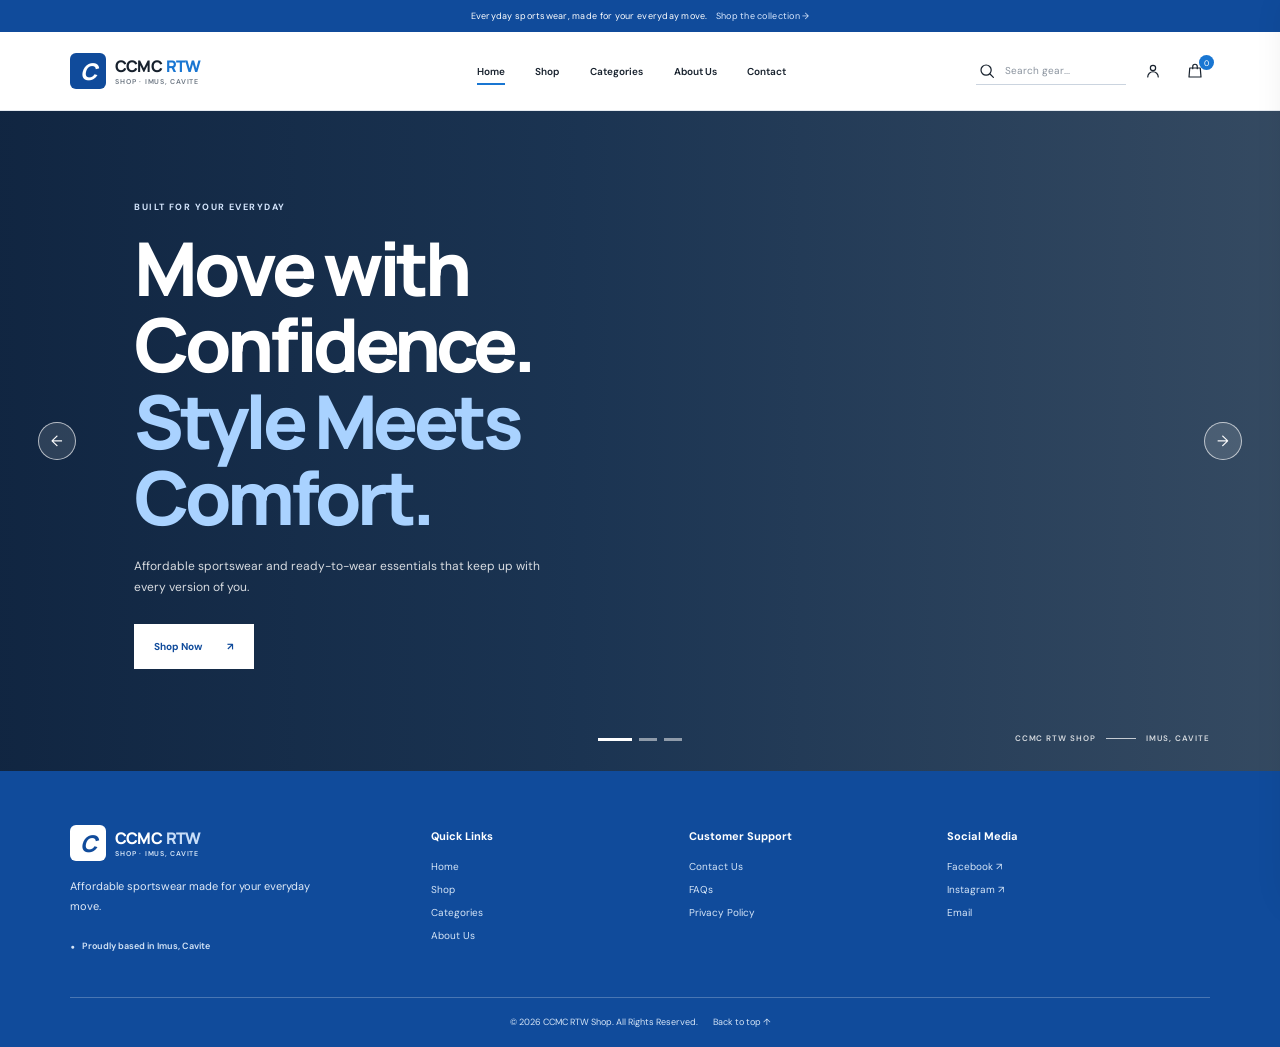
==== commit 94aa85d5: "Update index.html" ====
--- a/index.html
+++ b/index.html
@@ -212,7 +212,8 @@
       <div class="footer-column"><h3>Customer Support</h3><a href="#contact">Contact Us</a><a href="#contact">FAQs</a><a href="#contact">Privacy Policy</a></div>
       <div class="footer-column"><h3>Social Media</h3><a href="https://www.facebook.com/" target="_blank" rel="noreferrer">Facebook ↗</a><a href="https://www.instagram.com/" target="_blank" rel="noreferrer">Instagram ↗</a><a href="mailto:ccmcrtwshop@gmail.com">Email</a></div>
     </div>
-    <div class="footer-bottom"><span>© <span id="current-year"></span> CCMC RTW Shop. All Rights Reserved.</span><a href="#home">Back to top ↑</a></div>
+    <div class="footer-bottom"><span>© <span id="current-year"></span> CCMC RTW Shop. All Rights Reserved.</span>
+        <a href="#home">Back to top ↑</a></div>
   </footer>
 
   <div class="toast" role="status" aria-live="polite"></div>
--- a/style.css
+++ b/style.css
@@ -151,7 +151,7 @@
 .footer-column h3 { margin: 4px 0 7px; color: white; font-size: 11px; font-weight: 700; }
 .footer-column a, .footer-column span { color: #d5e5f7; font-size: 10px; transition: color .2s, transform .2s; }
 .footer-column a:hover { color: white; transform: translateX(2px); }
-.footer-bottom { min-height: 50px; display: flex; justify-content: space-between; align-items: center; gap: 15px; border-top: 1px solid rgba(255,255,255,.24); color: #d5e5f7; font-size: 9px; }
+.footer-bottom { min-height: 50px; display: flex; justify-content: center; align-items: center; gap: 15px; border-top: 1px solid rgba(255,255,255,.24); color: #d5e5f7; font-size: 9px; }
 .footer-bottom a { transition: color .2s; }
 .footer-bottom a:hover { color: white; }
 
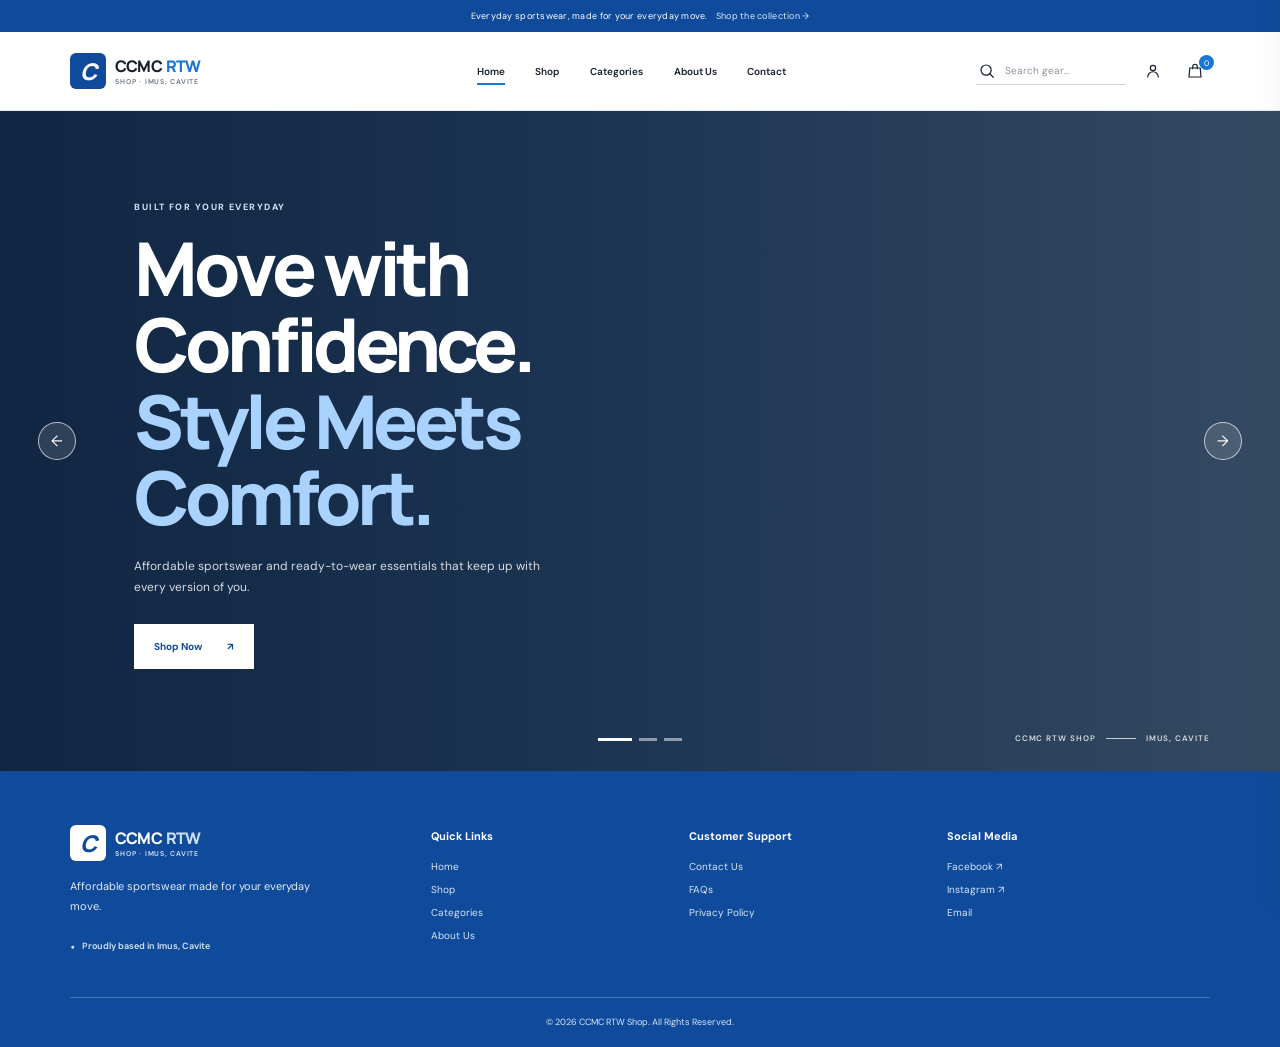
==== commit 98d30a25: "Update index.html" ====
--- a/index.html
+++ b/index.html
@@ -212,8 +212,7 @@
       <div class="footer-column"><h3>Customer Support</h3><a href="#contact">Contact Us</a><a href="#contact">FAQs</a><a href="#contact">Privacy Policy</a></div>
       <div class="footer-column"><h3>Social Media</h3><a href="https://www.facebook.com/" target="_blank" rel="noreferrer">Facebook ↗</a><a href="https://www.instagram.com/" target="_blank" rel="noreferrer">Instagram ↗</a><a href="mailto:ccmcrtwshop@gmail.com">Email</a></div>
     </div>
-    <div class="footer-bottom"><span>© <span id="current-year"></span> CCMC RTW Shop. All Rights Reserved.</span>
-        <a href="#home">Back to top ↑</a></div>
+    <div class="footer-bottom"><span>© <span id="current-year"></span> CCMC RTW Shop. All Rights Reserved.</span></div>
   </footer>
 
   <div class="toast" role="status" aria-live="polite"></div>
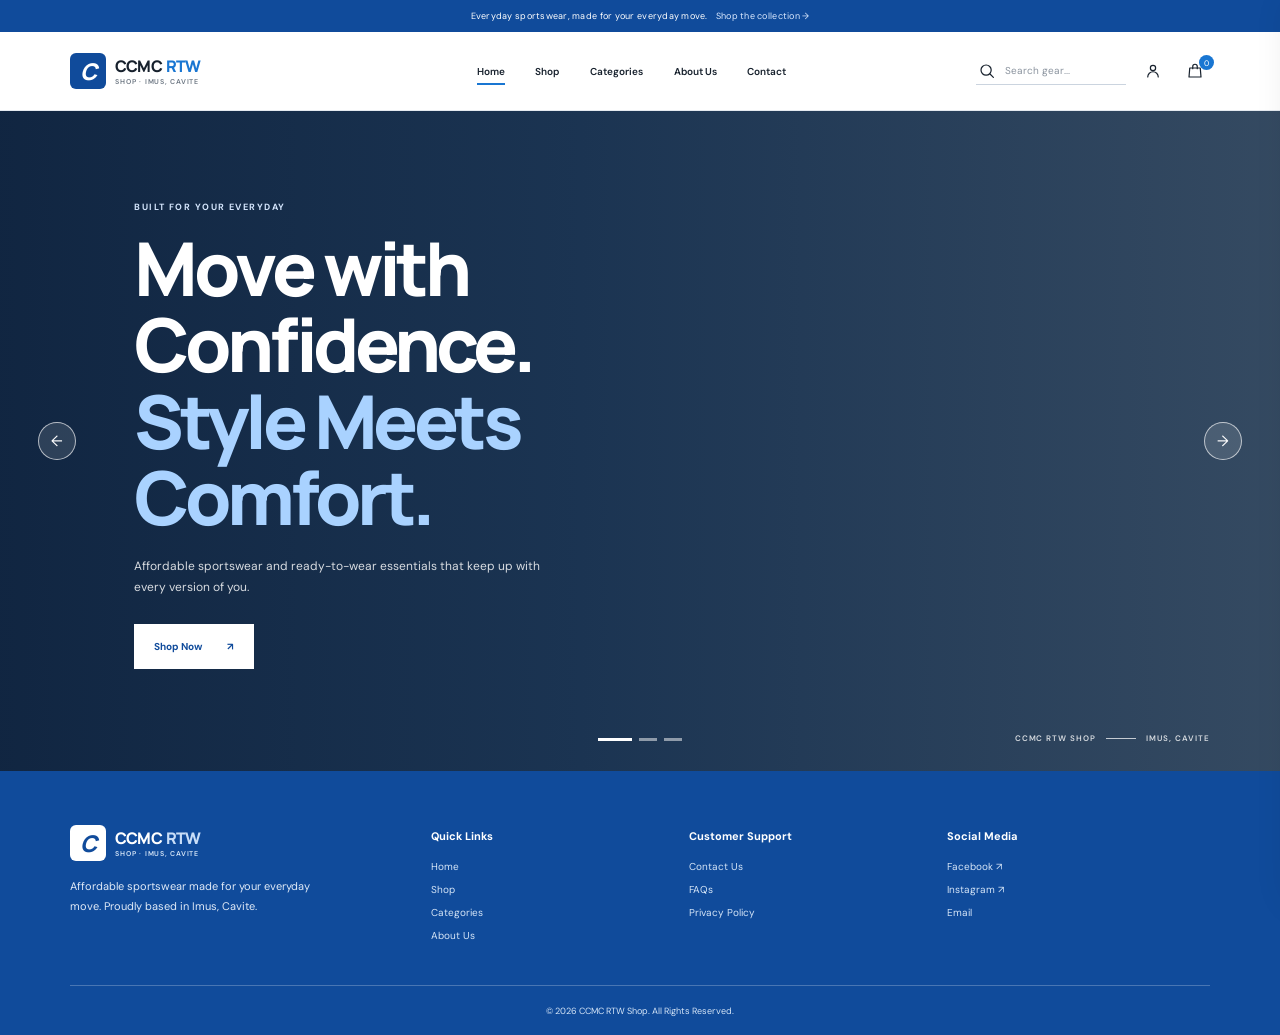
==== commit 5146b9dc: "Update index.html" ====
--- a/index.html
+++ b/index.html
@@ -205,8 +205,9 @@
     <div class="footer-main">
       <div class="footer-brand">
         <a class="brand" href="#home" aria-label="CCMC RTW Shop home"><span class="brand-mark">C</span><span class="brand-name">CCMC <strong>RTW</strong><small>SHOP · IMUS, CAVITE</small></span></a>
-        <p>Affordable sportswear made for your everyday move.</p>
-        <span class="local-note"><span aria-hidden="true">●</span> Proudly based in Imus, Cavite</span>
+        <p>Affordable sportswear made for your everyday move.
+            Proudly based in Imus, Cavite.
+        </p>
       </div>
       <div class="footer-column"><h3>Quick Links</h3><a href="#home">Home</a><a href="#shop">Shop</a><a href="#categories">Categories</a><a href="#about">About Us</a></div>
       <div class="footer-column"><h3>Customer Support</h3><a href="#contact">Contact Us</a><a href="#contact">FAQs</a><a href="#contact">Privacy Policy</a></div>
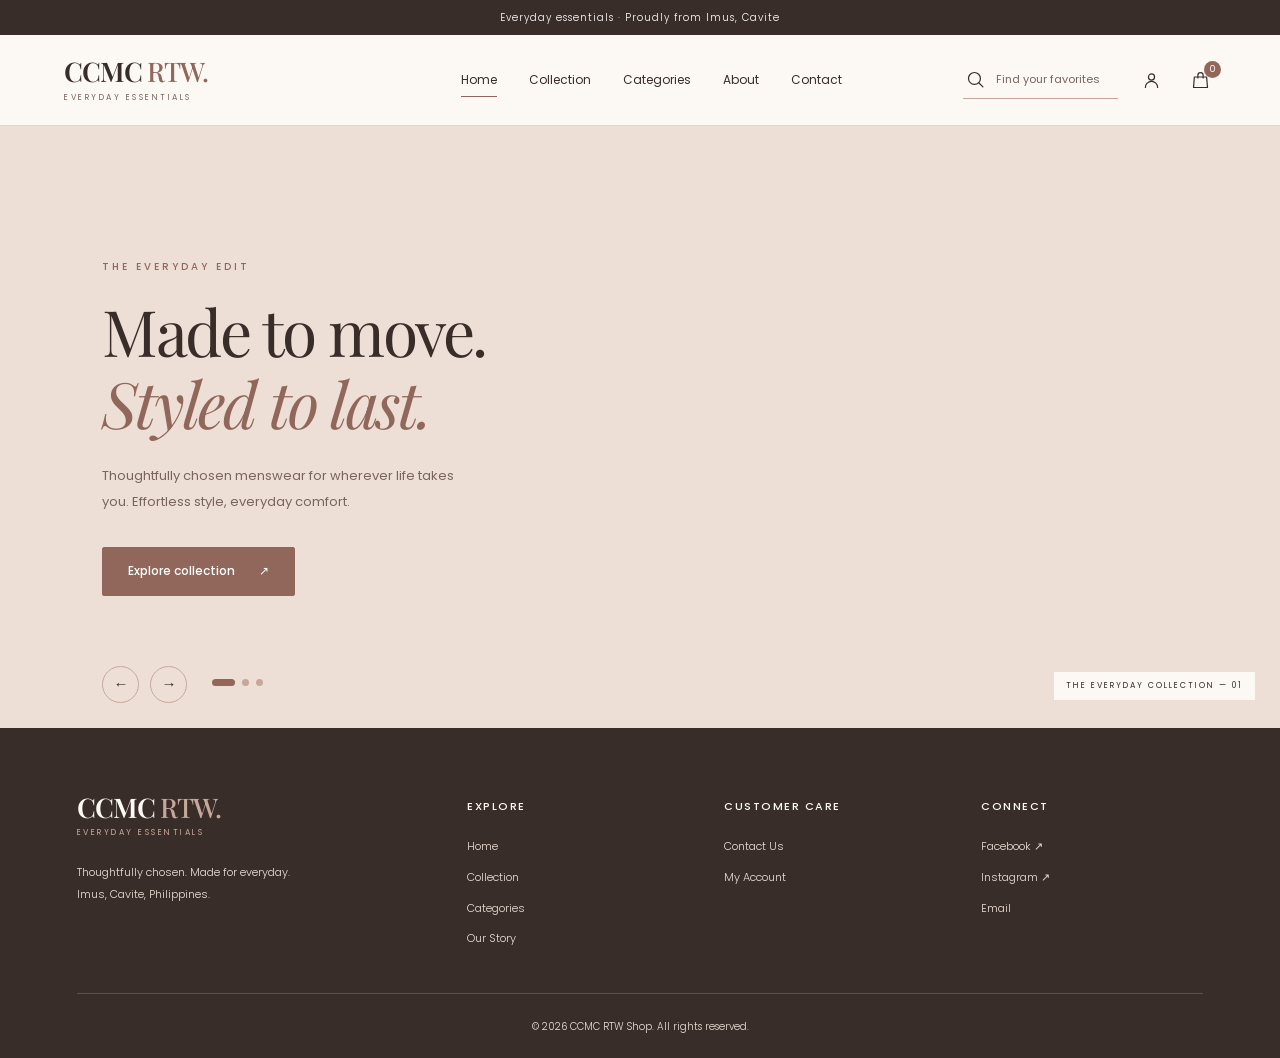
==== commit 380f0858: "changed layout and color palette" ====
--- a/index.html
+++ b/index.html
@@ -1,228 +1,979 @@
 <!DOCTYPE html>
 <html lang="en">
 <head>
-  <meta charset="UTF-8">
-  <meta name="viewport" content="width=device-width, initial-scale=1.0">
-  <meta name="theme-color" content="#104b9b">
-  <meta name="description" content="Affordable men's sportswear and ready-to-wear clothing from CCMC RTW Shop in Imus, Cavite.">
-  <title>CCMC RTW Shop </title>
-  <link rel="preconnect" href="https://fonts.googleapis.com">
-  <link rel="preconnect" href="https://fonts.gstatic.com" crossorigin>
-  <link href="https://fonts.googleapis.com/css2?family=DM+Sans:wght@400;500;600;700;800&family=Manrope:wght@400;500;600;700;800&display=swap" rel="stylesheet">
-  <link rel="stylesheet" href="style.css">
-  <script src="script.js" defer></script>
+    <meta charset="UTF-8">
+    <meta name="viewport" content="width=device-width, initial-scale=1.0">
+    <meta name="theme-color" content="#FCF9F5">
+    <meta name="description" content="Discover affordable men's sportswear and everyday essentials at CCMC RTW Shop in Imus, Cavite.">
+
+    <title>CCMC RTW — Everyday Essentials</title>
+
+    <link rel="preconnect" href="https://fonts.googleapis.com">
+    <link rel="preconnect" href="https://fonts.gstatic.com" crossorigin>
+
+    <link href="https://fonts.googleapis.com/css2?family=Playfair+Display:wght@400;500;600;700&family=DM+Sans:wght@400;500;600;700&display=swap" rel="stylesheet">
+
+    <link rel="stylesheet" href="style.css">
+
+    <script src="script.js" defer></script>
 </head>
+
 <body>
-  <div class="topline">
-    <p>Everyday sportswear, made for your everyday move.</p>
-    <a href="#shop">Shop the collection <span aria-hidden="true">→</span></a>
-  </div>
-
-  <header class="site-header">
-    <div class="header-inner">
-      <button class="icon-button menu-toggle" type="button" aria-label="Open menu" aria-expanded="false">
-        <svg viewBox="0 0 24 24" aria-hidden="true"><path d="M4 7h16M4 12h16M4 17h16"/></svg>
-      </button>
-      <a class="brand" href="#home" aria-label="CCMC RTW Shop home">
-        <span class="brand-mark">C</span>
-        <span class="brand-name">CCMC <strong>RTW</strong><small>SHOP · IMUS, CAVITE</small></span>
-      </a>
-      <nav class="desktop-nav" aria-label="Main navigation">
-        <a href="#home">Home</a>
-        <a href="#shop">Shop</a>
-        <a href="#categories">Categories</a>
-        <a href="#about">About Us</a>
-        <a href="#contact">Contact</a>
-      </nav>
-      <div class="header-actions">
-        <form class="search-form" role="search">
-          <label class="sr-only" for="product-search">Search products</label>
-          <button class="search-toggle" type="button" aria-label="Show search">
-            <svg viewBox="0 0 24 24" aria-hidden="true"><circle cx="10.8" cy="10.8" r="6.8"/><path d="m16 16 4.5 4.5"/></svg>
-          </button>
-          <input id="product-search" type="search" placeholder="Search gear..." autocomplete="off">
-        </form>
-        <button class="icon-button account-button" type="button" aria-label="Your account">
-          <svg viewBox="0 0 24 24" aria-hidden="true"><circle cx="12" cy="8" r="3.5"/><path d="M5 20a7 7 0 0 1 14 0"/></svg>
-        </button>
-        <button class="icon-button cart-button" type="button" aria-label="Open shopping bag, 0 items">
-          <svg viewBox="0 0 24 24" aria-hidden="true"><path d="M5 8h14l1 12H4L5 8Z"/><path d="M9 9V6a3 3 0 0 1 6 0v3"/></svg>
-          <span class="cart-count" aria-live="polite">0</span>
-        </button>
-      </div>
+
+    <div class="topline">
+        <p>Everyday essentials · Proudly from Imus, Cavite</p>
     </div>
-    <nav class="mobile-nav" aria-label="Mobile navigation" hidden>
-      <a href="#home">Home</a>
-      <a href="#shop">Shop</a>
-      <a href="#categories">Categories</a>
-      <a href="#about">About Us</a>
-      <a href="#contact">Contact</a>
-    </nav>
-  </header>
-
-  <main>
-    <!-- Promotional image slider -->
-    <section class="hero" id="home" aria-label="Featured promotions">
-      <article class="hero-slide is-active" style="--hero-image: url('https://images.unsplash.com/photo-1517836357463-d25dfeac3438?auto=format&fit=crop&w=2200&q=85')" aria-hidden="false">
-        <div class="hero-overlay"></div>
-        <div class="hero-content">
-          <p class="eyebrow">Built for your everyday</p>
-          <h1>Move with Confidence.<br><span>Style Meets Comfort.</span></h1>
-          <p class="hero-description">Affordable sportswear and ready-to-wear essentials that keep up with every version of you.</p>
-          <a class="button button-white" href="#shop">Shop Now <span aria-hidden="true">↗</span></a>
+
+    <header class="site-header">
+
+        <div class="header-inner">
+
+            <button class="icon-button menu-toggle"
+                type="button"
+                aria-label="Open menu"
+                aria-expanded="false">
+
+                <svg viewBox="0 0 24 24" aria-hidden="true">
+                    <path d="M4 7h16M4 12h16M4 17h16"/>
+                </svg>
+
+            </button>
+
+            <a class="brand" href="#home" aria-label="CCMC RTW Shop home">
+
+                <span class="brand-name">
+                    CCMC <strong>RTW.</strong>
+                    <small>EVERYDAY ESSENTIALS</small>
+                </span>
+
+            </a>
+
+            <nav class="desktop-nav" aria-label="Main navigation">
+                <a href="#home">Home</a>
+                <a href="#shop">Collection</a>
+                <a href="#categories">Categories</a>
+                <a href="about.html">About</a>
+                <a href="contact.html">Contact</a>
+            </nav>
+
+            <div class="header-actions">
+
+                <form class="search-form" role="search">
+
+                    <label class="sr-only" for="product-search">
+                        Search products
+                    </label>
+
+                    <button class="search-toggle"
+                        type="button"
+                        aria-label="Show search">
+
+                        <svg viewBox="0 0 24 24" aria-hidden="true">
+                            <circle cx="10.8" cy="10.8" r="6.8"/>
+                            <path d="m16 16 4.5 4.5"/>
+                        </svg>
+
+                    </button>
+
+                    <input
+                        id="product-search"
+                        type="search"
+                        placeholder="Find your favorites"
+                        autocomplete="off"
+                    >
+
+                </form>
+
+                <button class="icon-button account-button"
+                    type="button"
+                    aria-label="Your account">
+
+                    <svg viewBox="0 0 24 24" aria-hidden="true">
+                        <circle cx="12" cy="8" r="3.5"/>
+                        <path d="M5 20a7 7 0 0 1 14 0"/>
+                    </svg>
+
+                </button>
+
+                <button class="icon-button cart-button"
+                    type="button"
+                    aria-label="Open shopping bag, 0 items">
+
+                    <svg viewBox="0 0 24 24" aria-hidden="true">
+                        <path d="M5 8h14l1 12H4L5 8Z"/>
+                        <path d="M9 9V6a3 3 0 0 1 6 0v3"/>
+                    </svg>
+
+                    <span class="cart-count" aria-live="polite">0</span>
+
+                </button>
+
+            </div>
+
         </div>
-        <p class="hero-note">CCMC RTW SHOP <span></span> IMUS, CAVITE</p>
-      </article>
-      <article class="hero-slide" style="--hero-image: url('https://images.unsplash.com/photo-1571019613454-1cb2f99b2d8b?auto=format&fit=crop&w=2200&q=85')" aria-hidden="true">
-        <div class="hero-overlay"></div>
-        <div class="hero-content">
-          <p class="eyebrow">Made to move with you</p>
-          <h2>Comfort in every<br><span>single rep.</span></h2>
-          <p class="hero-description">Discover performance-ready favorites for training days, rest days, and everything between.</p>
-          <a class="button button-white" href="#categories">Explore sportswear <span aria-hidden="true">↗</span></a>
+
+        <nav class="mobile-nav" aria-label="Mobile navigation" hidden>
+            <a href="#home">Home</a>
+            <a href="#shop">Collection</a>
+            <a href="#categories">Categories</a>
+            <a href="about.html">About</a>
+            <a href="contact.html">Contact</a>
+            <a href="account.html">My Account</a>
+        </nav>
+
+    </header>
+
+    <main>
+
+        <section class="hero" id="home" aria-label="Featured collections">
+
+            <article class="hero-slide is-active"
+                style="--hero-image: url('https://images.unsplash.com/photo-1488161628813-04466f872be2?auto=format&fit=crop&w=1600&q=85')"
+                aria-hidden="false">
+
+                <div class="hero-overlay"></div>
+
+                <div class="hero-content">
+
+                    <p class="eyebrow">The everyday edit</p>
+
+                    <h1>
+                        Made to move.<br>
+                        <span>Styled to last.</span>
+                    </h1>
+
+                    <p class="hero-description">
+                        Thoughtfully chosen menswear for wherever
+                        life takes you. Effortless style, everyday comfort.
+                    </p>
+
+                    <a class="button button-white" href="#shop">
+                        Explore collection
+                        <span aria-hidden="true">↗</span>
+                    </a>
+
+                </div>
+
+                <p class="hero-note">THE EVERYDAY COLLECTION — 01</p>
+
+            </article>
+
+            <article class="hero-slide"
+                style="--hero-image: url('https://images.unsplash.com/photo-1517836357463-d25dfeac3438?auto=format&fit=crop&w=1600&q=85')"
+                aria-hidden="true">
+
+                <div class="hero-overlay"></div>
+
+                <div class="hero-content">
+
+                    <p class="eyebrow">The active edit</p>
+
+                    <h2>
+                        Move freely.<br>
+                        <span>Live comfortably.</span>
+                    </h2>
+
+                    <p class="hero-description">
+                        Performance-ready essentials designed
+                        for your active everyday lifestyle.
+                    </p>
+
+                    <a class="button button-white" href="#categories">
+                        Discover sportswear
+                        <span aria-hidden="true">↗</span>
+                    </a>
+
+                </div>
+
+                <p class="hero-note">THE ACTIVE COLLECTION — 02</p>
+
+            </article>
+
+            <article class="hero-slide"
+                style="--hero-image: url('https://images.unsplash.com/photo-1516257984-b1b4d707412e?auto=format&fit=crop&w=1600&q=85')"
+                aria-hidden="true">
+
+                <div class="hero-overlay"></div>
+
+                <div class="hero-content">
+
+                    <p class="eyebrow">The weekend edit</p>
+
+                    <h2>
+                        Less effort.<br>
+                        <span>More style.</span>
+                    </h2>
+
+                    <p class="hero-description">
+                        Relaxed silhouettes and timeless essentials
+                        for your off-duty moments.
+                    </p>
+
+                    <a class="button button-white" href="#shop">
+                        Find your style
+                        <span aria-hidden="true">↗</span>
+                    </a>
+
+                </div>
+
+                <p class="hero-note">THE WEEKEND COLLECTION — 03</p>
+
+            </article>
+
+            <button class="slider-arrow slider-prev"
+                type="button"
+                aria-label="Previous collection">
+                <span aria-hidden="true">←</span>
+            </button>
+
+            <button class="slider-arrow slider-next"
+                type="button"
+                aria-label="Next collection">
+                <span aria-hidden="true">→</span>
+            </button>
+
+            <div class="slider-dots" role="group" aria-label="Choose a collection">
+
+                <button class="slider-dot is-active"
+                    type="button"
+                    aria-label="Show collection 1"
+                    aria-current="true">
+                </button>
+
+                <button class="slider-dot"
+                    type="button"
+                    aria-label="Show collection 2">
+                </button>
+
+                <button class="slider-dot"
+                    type="button"
+                    aria-label="Show collection 3">
+                </button>
+
+            </div>
+
+        </section>
+
+        <section class="quick-points" aria-label="Why shop CCMC">
+
+            <div>
+                <p><strong>Thoughtful essentials</strong></p>
+            </div>
+
+            <div>
+                <p><strong>Comfort in every fit</strong></p>
+            </div>
+
+            <div>
+                <p><strong>Everyday affordability</strong></p>
+            </div>
+
+        </section>
+
+        <section class="section categories-section" id="categories">
+
+            <div class="section-heading">
+
+                <div>
+                    <p class="eyebrow eyebrow-blue">The collection</p>
+                    <h2>Find your everyday fit.</h2>
+                </div>
+
+                <a class="text-link" href="#shop">
+                    View all styles
+                    <span aria-hidden="true">↗</span>
+                </a>
+
+            </div>
+
+            <div class="category-grid">
+
+                <a class="category-card"
+                    href="#shop"
+                    data-category-link="T-Shirts">
+
+                    <img
+                        src="https://images.unsplash.com/photo-1521572163474-6864f9cf17ab?auto=format&fit=crop&w=800&q=85"
+                        alt="Classic everyday T-shirt"
+                        loading="lazy"
+                    >
+
+                    <span class="category-label">
+                        <span>T-Shirts</span>
+                        <span class="category-arrow" aria-hidden="true">↗</span>
+                    </span>
+
+                </a>
+
+                <a class="category-card"
+                    href="#shop"
+                    data-category-link="Sportswear">
+
+                    <img
+                        src="https://images.unsplash.com/photo-1517836357463-d25dfeac3438?auto=format&fit=crop&w=800&q=85"
+                        alt="Active sportswear"
+                        loading="lazy"
+                    >
+
+                    <span class="category-label">
+                        <span>Sportswear</span>
+                        <span class="category-arrow" aria-hidden="true">↗</span>
+                    </span>
+
+                </a>
+
+                <a class="category-card"
+                    href="#shop"
+                    data-category-link="Shorts">
+
+                    <img
+                        src="https://images.unsplash.com/photo-1591195853828-11db59a44f6b?auto=format&fit=crop&w=800&q=85"
+                        alt="Casual everyday shorts"
+                        loading="lazy"
+                    >
+
+                    <span class="category-label">
+                        <span>Shorts</span>
+                        <span class="category-arrow" aria-hidden="true">↗</span>
+                    </span>
+
+                </a>
+
+                <a class="category-card"
+                    href="#shop"
+                    data-category-link="Jogging Pants">
+
+                    <img
+                        src="https://images.unsplash.com/photo-1552902865-b72c031ac5ea?auto=format&fit=crop&w=800&q=85"
+                        alt="Comfortable jogging pants"
+                        loading="lazy"
+                    >
+
+                    <span class="category-label">
+                        <span>Jogging Pants</span>
+                        <span class="category-arrow" aria-hidden="true">↗</span>
+                    </span>
+
+                </a>
+
+                <a class="category-card"
+                    href="#shop"
+                    data-category-link="Jackets">
+
+                    <img
+                        src="https://images.unsplash.com/photo-1551028719-00167b16eac5?auto=format&fit=crop&w=800&q=85"
+                        alt="Classic layering jacket"
+                        loading="lazy"
+                    >
+
+                    <span class="category-label">
+                        <span>Jackets</span>
+                        <span class="category-arrow" aria-hidden="true">↗</span>
+                    </span>
+
+                </a>
+
+            </div>
+
+        </section>
+
+        <section class="featured-section" id="shop">
+
+            <div class="section">
+
+                <div class="section-heading">
+
+                    <div>
+                        <p class="eyebrow eyebrow-blue">Curated for you</p>
+                        <h2>Everyday favorites.</h2>
+                    </div>
+
+                </div>
+
+                <div class="product-toolbar">
+
+                    <p class="results-count" aria-live="polite">
+                        Discover your next wardrobe essential
+                    </p>
+
+                    <button class="clear-filter" type="button" hidden>
+                        Clear filter
+                        <span aria-hidden="true">×</span>
+                    </button>
+
+                </div>
+
+                <div class="product-grid">
+
+                    <article class="product-card"
+                        data-category="T-Shirts"
+                        data-name="CCMC Essential Tee">
+
+                        <div class="product-image">
+
+                            <img
+                                src="https://images.unsplash.com/photo-1521572163474-6864f9cf17ab?auto=format&fit=crop&w=850&q=85"
+                                alt="CCMC Essential Tee"
+                                loading="lazy"
+                            >
+
+                            <span class="product-tag">Essential</span>
+
+                            <button class="quick-add"
+                                type="button"
+                                aria-label="Add CCMC Essential Tee to cart">
+                                +
+                            </button>
+
+                        </div>
+
+                        <div class="product-details">
+
+                            <div>
+                                <h3>CCMC Essential Tee</h3>
+                                <p>Regular fit</p>
+                            </div>
+
+                            <strong>₱349</strong>
+
+                        </div>
+
+                        <button class="add-to-cart"
+                            type="button"
+                            data-product="CCMC Essential Tee"
+                            data-price="349">
+                            Add to Cart
+                        </button>
+
+                    </article>
+
+                    <article class="product-card"
+                        data-category="Sportswear"
+                        data-name="Active Dry-Fit Shirt">
+
+                        <div class="product-image">
+
+                            <img
+                                src="https://images.unsplash.com/photo-1517836357463-d25dfeac3438?auto=format&fit=crop&w=850&q=85"
+                                alt="Active Dry-Fit Shirt"
+                                loading="lazy"
+                            >
+
+                            <span class="product-tag">Activewear</span>
+
+                            <button class="quick-add"
+                                type="button"
+                                aria-label="Add Active Dry-Fit Shirt to cart">
+                                +
+                            </button>
+
+                        </div>
+
+                        <div class="product-details">
+
+                            <div>
+                                <h3>Active Dry-Fit Shirt</h3>
+                                <p>Lightweight</p>
+                            </div>
+
+                            <strong>₱499</strong>
+
+                        </div>
+
+                        <button class="add-to-cart"
+                            type="button"
+                            data-product="Active Dry-Fit Shirt"
+                            data-price="499">
+                            Add to Cart
+                        </button>
+
+                    </article>
+
+                    <article class="product-card"
+                        data-category="Shorts"
+                        data-name="Weekend Utility Shorts">
+
+                        <div class="product-image">
+
+                            <img
+                                src="https://images.unsplash.com/photo-1591195853828-11db59a44f6b?auto=format&fit=crop&w=850&q=85"
+                                alt="Weekend Utility Shorts"
+                                loading="lazy"
+                            >
+
+                            <span class="product-tag">Weekend edit</span>
+
+                            <button class="quick-add"
+                                type="button"
+                                aria-label="Add Weekend Utility Shorts to cart">
+                                +
+                            </button>
+
+                        </div>
+
+                        <div class="product-details">
+
+                            <div>
+                                <h3>Weekend Utility Shorts</h3>
+                                <p>Everyday comfort</p>
+                            </div>
+
+                            <strong>₱549</strong>
+
+                        </div>
+
+                        <button class="add-to-cart"
+                            type="button"
+                            data-product="Weekend Utility Shorts"
+                            data-price="549">
+                            Add to Cart
+                        </button>
+
+                    </article>
+
+                    <article class="product-card"
+                        data-category="Jogging Pants"
+                        data-name="Everyday Jogger Pants">
+
+                        <div class="product-image">
+
+                            <img
+                                src="https://images.unsplash.com/photo-1552902865-b72c031ac5ea?auto=format&fit=crop&w=850&q=85"
+                                alt="Everyday Jogger Pants"
+                                loading="lazy"
+                            >
+
+                            <span class="product-tag">Comfort edit</span>
+
+                            <button class="quick-add"
+                                type="button"
+                                aria-label="Add Everyday Jogger Pants to cart">
+                                +
+                            </button>
+
+                        </div>
+
+                        <div class="product-details">
+
+                            <div>
+                                <h3>Everyday Jogger Pants</h3>
+                                <p>Tapered fit</p>
+                            </div>
+
+                            <strong>₱799</strong>
+
+                        </div>
+
+                        <button class="add-to-cart"
+                            type="button"
+                            data-product="Everyday Jogger Pants"
+                            data-price="799">
+                            Add to Cart
+                        </button>
+
+                    </article>
+
+                    <article class="product-card"
+                        data-category="Jackets"
+                        data-name="Classic Zip Jacket">
+
+                        <div class="product-image">
+
+                            <img
+                                src="https://images.unsplash.com/photo-1551028719-00167b16eac5?auto=format&fit=crop&w=850&q=85"
+                                alt="Classic Zip Jacket"
+                                loading="lazy"
+                            >
+
+                            <span class="product-tag">Layering edit</span>
+
+                            <button class="quick-add"
+                                type="button"
+                                aria-label="Add Classic Zip Jacket to cart">
+                                +
+                            </button>
+
+                        </div>
+
+                        <div class="product-details">
+
+                            <div>
+                                <h3>Classic Zip Jacket</h3>
+                                <p>Lightweight layer</p>
+                            </div>
+
+                            <strong>₱1,099</strong>
+
+                        </div>
+
+                        <button class="add-to-cart"
+                            type="button"
+                            data-product="Classic Zip Jacket"
+                            data-price="1099">
+                            Add to Cart
+                        </button>
+
+                    </article>
+
+                    <article class="product-card"
+                        data-category="T-Shirts"
+                        data-name="Relaxed Graphic Tee">
+
+                        <div class="product-image">
+
+                            <img
+                                src="https://images.unsplash.com/photo-1503342217505-b0a15ec3261c?auto=format&fit=crop&w=850&q=85"
+                                alt="Relaxed Graphic Tee"
+                                loading="lazy"
+                            >
+
+                            <span class="product-tag">Casual edit</span>
+
+                            <button class="quick-add"
+                                type="button"
+                                aria-label="Add Relaxed Graphic Tee to cart">
+                                +
+                            </button>
+
+                        </div>
+
+                        <div class="product-details">
+
+                            <div>
+                                <h3>Relaxed Graphic Tee</h3>
+                                <p>Relaxed fit</p>
+                            </div>
+
+                            <strong>₱399</strong>
+
+                        </div>
+
+                        <button class="add-to-cart"
+                            type="button"
+                            data-product="Relaxed Graphic Tee"
+                            data-price="399">
+                            Add to Cart
+                        </button>
+
+                    </article>
+
+                </div>
+
+                <p class="empty-state" hidden>
+                    No styles found. Try another search or clear your filter.
+                </p>
+
+            </div>
+
+        </section>
+
+        <section class="about-section" id="about">
+
+            <div class="about-photo">
+
+                <img
+                    src="https://images.unsplash.com/photo-1441986300917-64674bd600d8?auto=format&fit=crop&w=1300&q=85"
+                    alt="Thoughtfully arranged clothing collection"
+                    loading="lazy"
+                >
+
+            </div>
+
+            <div class="about-copy">
+
+                <p class="eyebrow eyebrow-blue">The story behind CCMC</p>
+
+                <h2>
+                    Everyday pieces.<br>
+                    Lasting style.
+                </h2>
+
+                <p>
+                    Based in Imus, Cavite, CCMC RTW Shop brings
+                    together affordable menswear and sportswear
+                    designed for comfort, confidence, and everyday living.
+                </p>
+
+                <a class="button button-blue" href="about.html">
+                    Discover our story
+                    <span aria-hidden="true">↗</span>
+                </a>
+
+            </div>
+
+        </section>
+
+        <section class="contact-band" id="contact">
+
+            <div>
+
+                <p class="eyebrow">Customer care</p>
+
+                <h2>We're here for you.</h2>
+
+                <p>
+                    Have a question about your order or our collection?
+                    We'd love to hear from you.
+                </p>
+
+            </div>
+
+            <a class="button button-white" href="contact.html">
+                Get in touch
+                <span aria-hidden="true">↗</span>
+            </a>
+
+        </section>
+
+    </main>
+
+    <footer class="site-footer">
+
+        <div class="footer-main">
+
+            <div class="footer-brand">
+
+                <a class="brand" href="#home" aria-label="CCMC RTW Shop home">
+
+                    <span class="brand-name">
+                        CCMC <strong>RTW.</strong>
+                        <small>EVERYDAY ESSENTIALS</small>
+                    </span>
+
+                </a>
+
+                <p>
+                    Thoughtfully chosen. Made for everyday.
+                    <br>
+                    Imus, Cavite, Philippines.
+                </p>
+
+            </div>
+
+            <div class="footer-column">
+
+                <h3>Explore</h3>
+
+                <a href="#home">Home</a>
+                <a href="#shop">Collection</a>
+                <a href="#categories">Categories</a>
+                <a href="about.html">Our Story</a>
+
+            </div>
+
+            <div class="footer-column">
+
+                <h3>Customer Care</h3>
+
+                <a href="contact.html">Contact Us</a>
+                <a href="account.html">My Account</a>
+
+            </div>
+
+            <div class="footer-column">
+
+                <h3>Connect</h3>
+
+                <a href="https://www.facebook.com/"
+                    target="_blank"
+                    rel="noreferrer">
+                    Facebook ↗
+                </a>
+
+                <a href="https://www.instagram.com/"
+                    target="_blank"
+                    rel="noreferrer">
+                    Instagram ↗
+                </a>
+
+                <a href="mailto:ccmcrtwshop@gmail.com">
+                    Email
+                </a>
+
+            </div>
+
         </div>
-        <p class="hero-note">CCMC RTW SHOP <span></span> IMUS, CAVITE</p>
-      </article>
-      <article class="hero-slide" style="--hero-image: url('https://images.unsplash.com/photo-1538805060514-97d9cc17730c?auto=format&fit=crop&w=2200&q=85')" aria-hidden="true">
-        <div class="hero-overlay"></div>
-        <div class="hero-content">
-          <p class="eyebrow">Your style, your pace</p>
-          <h2>Everyday fit.<br><span>All-day confidence.</span></h2>
-          <p class="hero-description">Easy-to-wear menswear with comfort-first fits and prices that feel just right.</p>
-          <a class="button button-white" href="#shop">Find your fit <span aria-hidden="true">↗</span></a>
+
+        <div class="footer-bottom">
+
+            <span>
+                © <span id="current-year"></span> CCMC RTW Shop.
+                All rights reserved.
+            </span>
+
         </div>
-        <p class="hero-note">CCMC RTW SHOP <span></span> IMUS, CAVITE</p>
-      </article>
-      <button class="slider-arrow slider-prev" type="button" aria-label="Previous promotion"><span aria-hidden="true">←</span></button>
-      <button class="slider-arrow slider-next" type="button" aria-label="Next promotion"><span aria-hidden="true">→</span></button>
-      <div class="slider-dots" role="group" aria-label="Choose a promotion">
-        <button class="slider-dot is-active" type="button" aria-label="Show promotion 1" aria-current="true"></button>
-        <button class="slider-dot" type="button" aria-label="Show promotion 2"></button>
-        <button class="slider-dot" type="button" aria-label="Show promotion 3"></button>
-      </div>
-    </section>
-
-    <section class="quick-points" aria-label="Why shop CCMC">
-      <div><span class="point-icon" aria-hidden="true">01</span><p><strong>Everyday value</strong><span>Great style at friendly prices</span></p></div>
-      <div><span class="point-icon" aria-hidden="true">02</span><p><strong>Comfort comes first</strong><span>Fits made for moving freely</span></p></div>
-      <div><span class="point-icon" aria-hidden="true">03</span><p><strong>Proudly from Imus</strong><span>Local finds, easy everyday wear</span></p></div>
-    </section>
-
-    <!-- Shop-by-category links filter the featured products -->
-    <section class="section categories-section" id="categories">
-      <div class="section-heading">
-        <div><p class="eyebrow eyebrow-blue">Find your fit</p><h2>Shop by category</h2></div>
-        <a class="text-link" href="#shop">Shop all styles <span aria-hidden="true">↗</span></a>
-      </div>
-      <div class="category-grid">
-        <a class="category-card" href="#shop" data-category-link="T-Shirts">
-          <img src="https://images.unsplash.com/photo-1521572163474-6864f9cf17ab?auto=format&fit=crop&w=800&q=80" alt="Classic men's T-shirt" loading="lazy">
-          <span class="category-label"><span>T-Shirts</span><span class="category-arrow" aria-hidden="true">↗</span></span>
-        </a>
-        <a class="category-card" href="#shop" data-category-link="Sportswear">
-          <img src="https://images.unsplash.com/photo-1538805060514-97d9cc17730c?auto=format&fit=crop&w=800&q=80" alt="Runner wearing active sportswear" loading="lazy">
-          <span class="category-label"><span>Sportswear</span><span class="category-arrow" aria-hidden="true">↗</span></span>
-        </a>
-        <a class="category-card" href="#shop" data-category-link="Shorts">
-          <img src="https://images.unsplash.com/photo-1591195853828-11db59a44f6b?auto=format&fit=crop&w=800&q=80" alt="Casual shorts for everyday wear" loading="lazy">
-          <span class="category-label"><span>Shorts</span><span class="category-arrow" aria-hidden="true">↗</span></span>
-        </a>
-        <a class="category-card" href="#shop" data-category-link="Jogging Pants">
-          <img src="https://images.unsplash.com/photo-1552902865-b72c031ac5ea?auto=format&fit=crop&w=800&q=80" alt="Comfortable jogger pants" loading="lazy">
-          <span class="category-label"><span>Jogging Pants</span><span class="category-arrow" aria-hidden="true">↗</span></span>
-        </a>
-        <a class="category-card" href="#shop" data-category-link="Jackets">
-          <img src="https://images.unsplash.com/photo-1551028719-00167b16eac5?auto=format&fit=crop&w=800&q=80" alt="Versatile jacket for layering" loading="lazy">
-          <span class="category-label"><span>Jackets</span><span class="category-arrow" aria-hidden="true">↗</span></span>
-        </a>
-      </div>
-    </section>
-
-    <!-- Sample featured items; prices are shown in Philippine pesos -->
-    <section class="featured-section" id="shop">
-      <div class="section">
-        <div class="section-heading">
-          <div><p class="eyebrow eyebrow-blue">Comfort that moves</p><h2>Featured picks</h2></div>
-          <a class="text-link" href="#shop">Explore the collection <span aria-hidden="true">↗</span></a>
+
+    </footer>
+
+    <div class="pd-modal" hidden>
+
+        <div class="pd-backdrop"></div>
+
+        <div class="pd-dialog"
+            role="dialog"
+            aria-modal="true"
+            aria-labelledby="pd-title">
+
+            <button class="pd-close"
+                type="button"
+                aria-label="Close product details">
+                ×
+            </button>
+
+            <div class="pd-media">
+                <img class="pd-image" alt="">
+            </div>
+
+            <div class="pd-info">
+
+                <p class="pd-category"></p>
+
+                <h2 class="pd-title" id="pd-title"></h2>
+
+                <p class="pd-price"></p>
+
+                <p class="pd-description"></p>
+
+                <fieldset class="pd-field">
+
+                    <legend>Select size</legend>
+
+                    <div class="pd-sizes">
+
+                        <label class="pd-size">
+                            <input type="radio" name="pd-size" value="S">
+                            <span>S</span>
+                        </label>
+
+                        <label class="pd-size">
+                            <input type="radio" name="pd-size" value="M">
+                            <span>M</span>
+                        </label>
+
+                        <label class="pd-size">
+                            <input type="radio" name="pd-size" value="L">
+                            <span>L</span>
+                        </label>
+
+                        <label class="pd-size">
+                            <input type="radio" name="pd-size" value="XL">
+                            <span>XL</span>
+                        </label>
+
+                    </div>
+
+                    <p class="pd-error" role="alert" hidden>
+                        Please select your size.
+                    </p>
+
+                </fieldset>
+
+                <div class="pd-field">
+
+                    <span class="pd-label" id="pd-qty-label">
+                        Quantity
+                    </span>
+
+                    <div class="pd-qty"
+                        role="group"
+                        aria-labelledby="pd-qty-label">
+
+                        <button class="pd-qty-minus"
+                            type="button"
+                            aria-label="Decrease quantity">
+                            −
+                        </button>
+
+                        <span class="pd-qty-value" aria-live="polite">
+                            1
+                        </span>
+
+                        <button class="pd-qty-plus"
+                            type="button"
+                            aria-label="Increase quantity">
+                            +
+                        </button>
+
+                    </div>
+
+                </div>
+
+                <button class="button button-blue pd-add" type="button">
+                    Add to Cart
+                </button>
+
+            </div>
+
         </div>
-        <div class="product-toolbar">
-          <p class="results-count" aria-live="polite">Our everyday favorites</p>
-          <button class="clear-filter" type="button" hidden>Clear filter <span aria-hidden="true">×</span></button>
+
+    </div>
+
+    <div class="toast" role="status" aria-live="polite"></div>
+
+    <div class="drawer-backdrop" hidden></div>
+
+    <aside class="cart-drawer"
+        aria-label="Shopping cart"
+        aria-hidden="true">
+
+        <div class="drawer-heading">
+
+            <div>
+
+                <p class="eyebrow eyebrow-blue">Your favorites</p>
+
+                <h2>
+                    Shopping bag
+                    <span class="drawer-count">(0)</span>
+                </h2>
+
+            </div>
+
+            <button class="icon-button close-cart"
+                type="button"
+                aria-label="Close shopping cart">
+                ×
+            </button>
+
         </div>
-        <div class="product-grid">
-          <article class="product-card" data-category="T-Shirts" data-name="CCMC Essential Tee">
-            <div class="product-image"><img src="https://images.unsplash.com/photo-1521572163474-6864f9cf17ab?auto=format&fit=crop&w=850&q=80" alt="Essential men's T-shirt in a relaxed fit" loading="lazy"><span class="product-tag">Everyday essential</span><button class="quick-add" type="button" aria-label="Add CCMC Essential Tee to cart">+</button></div>
-            <div class="product-details"><div><h3>CCMC Essential Tee</h3><p>T-Shirts · Regular fit</p></div><strong>₱349</strong></div>
-            <button class="add-to-cart" type="button" data-product="CCMC Essential Tee" data-price="349">Add to Cart</button>
-          </article>
-          <article class="product-card" data-category="Sportswear" data-name="Active Dry-Fit Shirt">
-            <div class="product-image"><img src="https://images.unsplash.com/photo-1517836357463-d25dfeac3438?auto=format&fit=crop&w=850&q=80" alt="Men's activewear for training" loading="lazy"><span class="product-tag">Move-ready</span><button class="quick-add" type="button" aria-label="Add Active Dry-Fit Shirt to cart">+</button></div>
-            <div class="product-details"><div><h3>Active Dry-Fit Shirt</h3><p>Sportswear · Lightweight</p></div><strong>₱499</strong></div>
-            <button class="add-to-cart" type="button" data-product="Active Dry-Fit Shirt" data-price="499">Add to Cart</button>
-          </article>
-          <article class="product-card" data-category="Shorts" data-name="Weekend Utility Shorts">
-            <div class="product-image"><img src="https://images.unsplash.com/photo-1591195853828-11db59a44f6b?auto=format&fit=crop&w=850&q=80" alt="Versatile men's shorts in a comfortable cut" loading="lazy"><span class="product-tag">Easy favorite</span><button class="quick-add" type="button" aria-label="Add Weekend Utility Shorts to cart">+</button></div>
-            <div class="product-details"><div><h3>Weekend Utility Shorts</h3><p>Shorts · Everyday comfort</p></div><strong>₱549</strong></div>
-            <button class="add-to-cart" type="button" data-product="Weekend Utility Shorts" data-price="549">Add to Cart</button>
-          </article>
-          <article class="product-card" data-category="Jogging Pants" data-name="Everyday Jogger Pants">
-            <div class="product-image"><img src="https://images.unsplash.com/photo-1552902865-b72c031ac5ea?auto=format&fit=crop&w=850&q=80" alt="Men's jogger pants for everyday comfort" loading="lazy"><span class="product-tag">Comfort fit</span><button class="quick-add" type="button" aria-label="Add Everyday Jogger Pants to cart">+</button></div>
-            <div class="product-details"><div><h3>Everyday Jogger Pants</h3><p>Jogging Pants · Tapered fit</p></div><strong>₱799</strong></div>
-            <button class="add-to-cart" type="button" data-product="Everyday Jogger Pants" data-price="799">Add to Cart</button>
-          </article>
-          <article class="product-card" data-category="Jackets" data-name="Classic Zip Jacket">
-            <div class="product-image"><img src="https://images.unsplash.com/photo-1551028719-00167b16eac5?auto=format&fit=crop&w=850&q=80" alt="A classic lightweight jacket for layering" loading="lazy"><span class="product-tag">Layer up</span><button class="quick-add" type="button" aria-label="Add Classic Zip Jacket to cart">+</button></div>
-            <div class="product-details"><div><h3>Classic Zip Jacket</h3><p>Jackets · Lightweight layer</p></div><strong>₱1,099</strong></div>
-            <button class="add-to-cart" type="button" data-product="Classic Zip Jacket" data-price="1099">Add to Cart</button>
-          </article>
-          <article class="product-card" data-category="T-Shirts" data-name="Relaxed Graphic Tee">
-            <div class="product-image"><img src="https://images.unsplash.com/photo-1503342217505-b0a15ec3261c?auto=format&fit=crop&w=850&q=80" alt="Relaxed-fit T-shirt with a casual streetwear look" loading="lazy"><span class="product-tag">New favorite</span><button class="quick-add" type="button" aria-label="Add Relaxed Graphic Tee to cart">+</button></div>
-            <div class="product-details"><div><h3>Relaxed Graphic Tee</h3><p>T-Shirts · Relaxed fit</p></div><strong>₱399</strong></div>
-            <button class="add-to-cart" type="button" data-product="Relaxed Graphic Tee" data-price="399">Add to Cart</button>
-          </article>
+
+        <div class="cart-items"></div>
+
+        <div class="cart-empty">
+
+            <span aria-hidden="true">◇</span>
+
+            <h3>Your bag is empty.</h3>
+
+            <p>Discover something that feels like you.</p>
+
+            <button class="button button-blue continue-shopping"
+                type="button">
+                Continue shopping
+            </button>
+
         </div>
-        <p class="empty-state" hidden>No styles match that search. Try another keyword or clear the filter.</p>
-      </div>
-    </section>
-
-    <section class="about-section" id="about">
-      <div class="about-photo"><img src="https://images.unsplash.com/photo-1517836357463-d25dfeac3438?auto=format&fit=crop&w=1300&q=85" alt="Staying active in comfortable sportswear" loading="lazy"></div>
-      <div class="about-copy">
-        <p class="eyebrow eyebrow-blue">Your local everyday shop</p>
-        <h2>Style that keeps<br>up with you.</h2>
-        <p>CCMC RTW Shop brings together affordable sportswear and ready-to-wear favorites for men. From Imus, Cavite, we make it easier to find comfortable everyday fits for training, weekends, and everything in between.</p>
-        <a class="button button-blue" href="#categories">Find your everyday fit <span aria-hidden="true">↗</span></a>
-      </div>
-    </section>
-
-    <section class="contact-band" id="contact">
-      <div><p class="eyebrow">Come say hello</p><h2>Good fits, right here in Imus.</h2><p>CCMC RTW Shop · Imus, Cavite, Philippines</p></div>
-      <a class="button button-white" href="#shop">Shop CCMC <span aria-hidden="true">↗</span></a>
-    </section>
-  </main>
-
-  <footer class="site-footer">
-    <div class="footer-main">
-      <div class="footer-brand">
-        <a class="brand" href="#home" aria-label="CCMC RTW Shop home"><span class="brand-mark">C</span><span class="brand-name">CCMC <strong>RTW</strong><small>SHOP · IMUS, CAVITE</small></span></a>
-        <p>Affordable sportswear made for your everyday move.
-            Proudly based in Imus, Cavite.
-        </p>
-      </div>
-      <div class="footer-column"><h3>Quick Links</h3><a href="#home">Home</a><a href="#shop">Shop</a><a href="#categories">Categories</a><a href="#about">About Us</a></div>
-      <div class="footer-column"><h3>Customer Support</h3><a href="#contact">Contact Us</a><a href="#contact">FAQs</a><a href="#contact">Privacy Policy</a></div>
-      <div class="footer-column"><h3>Social Media</h3><a href="https://www.facebook.com/" target="_blank" rel="noreferrer">Facebook ↗</a><a href="https://www.instagram.com/" target="_blank" rel="noreferrer">Instagram ↗</a><a href="mailto:ccmcrtwshop@gmail.com">Email</a></div>
-    </div>
-    <div class="footer-bottom"><span>© <span id="current-year"></span> CCMC RTW Shop. All Rights Reserved.</span></div>
-  </footer>
-
-  <div class="toast" role="status" aria-live="polite"></div>
-  <div class="drawer-backdrop" hidden></div>
-  <aside class="cart-drawer" aria-label="Shopping cart" aria-hidden="true">
-    <div class="drawer-heading"><div><p class="eyebrow eyebrow-blue">CCMC RTW SHOP</p><h2>Your Cart <span class="drawer-count">(0)</span></h2></div><button class="icon-button close-cart" type="button" aria-label="Close shopping cart">×</button></div>
-    <div class="cart-items"></div>
-    <div class="cart-empty"><span aria-hidden="true">◇</span><p>Your cart is ready for a new favorite.</p><button class="button button-blue continue-shopping" type="button">Continue shopping</button></div>
-    <div class="cart-footer" hidden><div class="cart-subtotal"><span>Subtotal</span><strong>₱0</strong></div><p>Delivery fees are calculated when you place your order.</p><button class="button button-blue checkout-button" type="button">Continue to checkout <span aria-hidden="true">→</span></button></div>
-  </aside>
+
+        <div class="cart-footer" hidden>
+
+            <div class="cart-subtotal">
+                <span>Subtotal</span>
+                <strong>₱0</strong>
+            </div>
+
+            <p>Delivery fees are calculated at checkout.</p>
+
+            <button class="button button-blue checkout-button"
+                type="button">
+
+                Continue to checkout
+                <span aria-hidden="true">→</span>
+
+            </button>
+
+        </div>
+
+    </aside>
+
 </body>
-</html>+</html>
--- a/style.css
+++ b/style.css
@@ -1,275 +1,2039 @@
+@import url('https://fonts.googleapis.com/css2?family=Playfair+Display:wght@400;500;600;700&family=Poppins:wght@300;400;500;600;700&display=swap');
+
 :root {
-  --blue: #104b9b;
-  --blue-bright: #1976d2;
-  --blue-dark: #0a3470;
-  --ink: #17212d;
-  --muted: #6d7783;
-  --white: #fff;
-  --soft: #f3f6fa;
-  --line: #e4e9ef;
-  --font: "DM Sans", Arial, sans-serif;
-  --display: "Manrope", "DM Sans", sans-serif;
-}
-
-* { box-sizing: border-box; }
-html { scroll-behavior: smooth; scroll-padding-top: 85px; }
-body { margin: 0; color: var(--ink); background: var(--white); font-family: var(--font); -webkit-font-smoothing: antialiased; }
-body.no-scroll { overflow: hidden; }
-button, input { font: inherit; }
-button, a { -webkit-tap-highlight-color: transparent; }
-a { color: inherit; text-decoration: none; }
-button { color: inherit; }
-img { display: block; max-width: 100%; }
-[hidden] { display: none !important; }
-.sr-only { position: absolute; width: 1px; height: 1px; padding: 0; margin: -1px; overflow: hidden; clip: rect(0, 0, 0, 0); white-space: nowrap; border: 0; }
-
-/* Header and navigation */
-.topline { min-height: 32px; padding: 6px 5.5%; display: flex; justify-content: center; align-items: center; gap: 8px; color: white; background: var(--blue); font-size: 9px; letter-spacing: .03em; }
-.topline p { margin: 0; }
-.topline a { color: #dceaff; }
-.topline a:hover { color: white; }
-.site-header { position: sticky; z-index: 20; top: 0; background: rgba(255,255,255,.97); border-bottom: 1px solid var(--line); backdrop-filter: blur(12px); }
-.header-inner { min-height: 78px; padding: 0 5.5%; display: flex; align-items: center; justify-content: space-between; gap: 28px; }
-.brand { flex-shrink: 0; display: inline-flex; align-items: center; gap: 9px; }
-.brand-mark { width: 36px; height: 36px; display: grid; place-items: center; color: white; background: var(--blue); border-radius: 6px; font-family: var(--display); font-size: 23px; font-weight: 800; font-style: italic; }
-.brand-name { display: flex; flex-wrap: wrap; align-items: baseline; column-gap: 4px; font-family: var(--display); font-size: 16px; font-weight: 800; letter-spacing: -.06em; line-height: 1; }
-.brand-name strong { color: var(--blue-bright); font-weight: 800; }
-.brand-name small { width: 100%; margin-top: 4px; color: var(--muted); font-family: var(--font); font-size: 7px; font-weight: 600; letter-spacing: .11em; }
-.desktop-nav { margin: 0 auto; display: flex; align-items: center; gap: clamp(17px, 2.4vw, 35px); }
-.desktop-nav a, .mobile-nav a { position: relative; font-size: 10px; font-weight: 600; }
-.desktop-nav a::after { position: absolute; right: 0; bottom: -7px; left: 0; height: 2px; background: var(--blue-bright); content: ""; transform: scaleX(0); transform-origin: left; transition: transform .2s ease; }
-.desktop-nav a:hover::after { transform: scaleX(1); }
-.desktop-nav a[aria-current="page"]::after { transform: scaleX(1); }
-.mobile-nav a[aria-current="page"] { color: var(--blue-bright); }
-.header-actions { display: flex; align-items: center; gap: 13px; }
-.search-form { width: 150px; display: flex; align-items: center; gap: 7px; border-bottom: 1px solid #cbd4df; }
-.search-form svg, .icon-button svg { width: 18px; height: 18px; fill: none; stroke: currentColor; stroke-width: 1.6; stroke-linecap: round; stroke-linejoin: round; }
-.search-toggle { width: 22px; height: 25px; padding: 0; display: grid; flex: 0 0 22px; place-items: center; color: var(--ink); background: transparent; border: 0; cursor: pointer; }
-.search-form input { width: 100%; min-width: 0; padding: 7px 0; color: var(--ink); background: transparent; border: 0; outline: 0; font-size: 10px; }
-.search-form input::placeholder { color: #8a939e; }
-.icon-button { position: relative; width: 29px; height: 32px; padding: 4px; display: inline-flex; align-items: center; justify-content: center; color: var(--ink); background: transparent; border: 0; cursor: pointer; }
-.icon-button:hover { color: var(--blue-bright); }
-.cart-count { position: absolute; top: 0; right: -4px; width: 15px; height: 15px; display: grid; place-items: center; color: white; background: var(--blue-bright); border-radius: 50%; font-size: 8px; }
-.menu-toggle, .mobile-nav { display: none; }
-
-/* Promotional slider */
-.hero { position: relative; height: min(660px, 69vw); min-height: 460px; overflow: hidden; color: white; background: #374c63; }
-.hero-slide { position: absolute; inset: 0; display: flex; align-items: center; visibility: hidden; opacity: 0; background-image: var(--hero-image); background-position: center 43%; background-size: cover; transition: opacity .65s ease, visibility .65s; }
-.hero-slide.is-active { z-index: 1; visibility: visible; opacity: 1; }
-.hero-overlay { position: absolute; inset: 0; background: linear-gradient(90deg, rgba(7,28,57,.8) 0%, rgba(7,35,70,.59) 45%, rgba(7,35,70,.05) 100%); }
-.hero-content { position: relative; z-index: 1; width: min(680px, 76%); margin-left: 10.5%; padding-bottom: 12px; }
-.eyebrow { margin: 0 0 15px; color: #d4e5fc; font-size: 9px; font-weight: 700; letter-spacing: .16em; line-height: 1.5; text-transform: uppercase; }
-.eyebrow-blue { color: var(--blue-bright); }
-.hero h1, .hero h2 { margin: 0; font-family: var(--display); font-size: clamp(45px, 5.8vw, 75px); font-weight: 800; letter-spacing: -.06em; line-height: 1.03; }
-.hero h1 span, .hero h2 span { color: #a9d2ff; }
-.hero-description { max-width: 440px; margin: 20px 0 25px; color: rgba(255,255,255,.83); font-size: 12px; line-height: 1.8; }
-.button { min-height: 45px; padding: 0 19px; display: inline-flex; align-items: center; justify-content: center; gap: 25px; border: 1px solid transparent; font-size: 10px; font-weight: 700; transition: background .2s ease, color .2s ease, transform .2s ease; cursor: pointer; }
-.button:hover { transform: translateY(-2px); }
-.button-white { color: var(--blue); background: white; }
-.button-white:hover { color: white; background: var(--blue-bright); }
-.button-blue { color: white; background: var(--blue); }
-.button-blue:hover { background: var(--blue-dark); }
-.hero-note { position: absolute; z-index: 2; right: 5.5%; bottom: 28px; margin: 0; display: flex; align-items: center; gap: 10px; color: rgba(255,255,255,.8); font-size: 8px; font-weight: 600; letter-spacing: .12em; }
-.hero-note span { width: 30px; height: 1px; background: rgba(255,255,255,.72); }
-.slider-arrow { position: absolute; z-index: 3; top: 50%; width: 38px; height: 38px; display: grid; place-items: center; color: white; background: rgba(255,255,255,.12); border: 1px solid rgba(255,255,255,.65); border-radius: 50%; font-size: 15px; cursor: pointer; transform: translateY(-50%); transition: background .2s ease; }
-.slider-arrow:hover { background: rgba(255,255,255,.28); }
-.slider-prev { left: 3%; }
-.slider-next { right: 3%; }
-.slider-dots { position: absolute; z-index: 3; bottom: 30px; left: 50%; display: flex; gap: 7px; transform: translateX(-50%); }
-.slider-dot { width: 18px; height: 3px; padding: 0; background: rgba(255,255,255,.5); border: 0; cursor: pointer; transition: width .2s ease, background .2s ease; }
-.slider-dot.is-active { width: 34px; background: white; }
-
-/* Introductory benefits and category cards */
-.quick-points { min-height: 95px; padding: 18px 10%; display: grid; grid-template-columns: repeat(3, 1fr); align-items: center; gap: 15px; border-bottom: 1px solid var(--line); }
-.quick-points > div { display: flex; align-items: center; justify-content: center; gap: 12px; }
-.point-icon { color: var(--blue-bright); font-family: var(--display); font-size: 17px; font-weight: 800; }
-.quick-points p { margin: 0; display: grid; gap: 4px; }
-.quick-points strong { font-size: 10px; }
-.quick-points p span { color: var(--muted); font-size: 9px; }
-.section { width: min(1260px, 89%); margin: 0 auto; }
-.categories-section { padding-top: 88px; padding-bottom: 92px; }
-.section-heading { margin-bottom: 26px; display: flex; align-items: end; justify-content: space-between; gap: 18px; }
-.section-heading .eyebrow { margin-bottom: 8px; }
-.section-heading h2 { margin: 0; font-family: var(--display); font-size: clamp(31px, 3.6vw, 42px); font-weight: 700; letter-spacing: -.06em; }
-.text-link { padding-bottom: 5px; border-bottom: 1px solid #aeb9c6; font-size: 9px; font-weight: 600; white-space: nowrap; }
-.text-link:hover { color: var(--blue-bright); border-color: var(--blue-bright); }
-.text-link span { margin-left: 9px; }
-.category-grid { display: grid; grid-template-columns: repeat(5, 1fr); gap: 13px; }
-.category-card { position: relative; height: clamp(190px, 23vw, 300px); overflow: hidden; background: #e8edf3; }
-.category-card::after { position: absolute; inset: 38% 0 0; background: linear-gradient(transparent, rgba(10,25,42,.66)); content: ""; }
-.category-card img { width: 100%; height: 100%; object-fit: cover; transition: transform .5s ease; }
-.category-card:hover img { transform: scale(1.05); }
-.category-label { position: absolute; z-index: 1; right: 13px; bottom: 14px; left: 13px; display: flex; align-items: center; justify-content: space-between; color: white; font-family: var(--display); font-size: 14px; font-weight: 700; }
-.category-arrow { width: 24px; height: 24px; display: grid; place-items: center; border: 1px solid rgba(255,255,255,.7); border-radius: 50%; font-family: var(--font); font-size: 11px; transition: color .2s, background .2s; }
-.category-card:hover .category-arrow { color: var(--blue); background: white; }
-
-/* Featured products */
-.featured-section { padding: 77px 0 88px; background: var(--soft); }
-.featured-section .section-heading { margin-bottom: 20px; }
-.product-toolbar { min-height: 24px; margin-bottom: 13px; display: flex; align-items: center; justify-content: space-between; }
-.results-count { margin: 0; color: var(--muted); font-size: 9px; }
-.clear-filter { padding: 4px 0; color: var(--blue); background: transparent; border: 0; border-bottom: 1px solid #a8b8cb; font-size: 9px; cursor: pointer; }
-.clear-filter span { margin-left: 5px; font-size: 14px; }
-.product-grid { display: grid; grid-template-columns: repeat(3, minmax(0, 1fr)); gap: 30px 17px; }
-.product-card { min-width: 0; }
-.product-image { position: relative; aspect-ratio: .94; overflow: hidden; background: #e5e9ef; }
-.product-image img { width: 100%; height: 100%; object-fit: cover; transition: transform .5s ease; }
-.product-card:hover .product-image img { transform: scale(1.035); }
-.product-tag { position: absolute; top: 11px; left: 11px; padding: 6px 8px; color: var(--blue); background: rgba(255,255,255,.94); font-size: 7px; font-weight: 600; }
-.quick-add { position: absolute; right: 11px; bottom: 11px; width: 34px; height: 34px; display: grid; place-items: center; color: var(--blue); background: white; border: 0; border-radius: 50%; font-size: 20px; cursor: pointer; transition: color .2s, background .2s, transform .2s; }
-.quick-add:hover { color: white; background: var(--blue); transform: rotate(90deg); }
-.product-details { padding: 12px 1px 10px; display: flex; justify-content: space-between; gap: 8px; }
-.product-details h3 { margin: 0; font-size: 11px; font-weight: 700; }
-.product-details p { margin: 5px 0 0; color: var(--muted); font-size: 8px; }
-.product-details strong { flex-shrink: 0; font-size: 11px; }
-.add-to-cart { width: 100%; min-height: 36px; color: var(--blue); background: white; border: 1px solid #b9c9dc; font-size: 9px; font-weight: 700; cursor: pointer; transition: color .2s, background .2s, border-color .2s; }
-.add-to-cart:hover { color: white; background: var(--blue); border-color: var(--blue); }
-.empty-state { padding: 38px 10px; color: var(--muted); font-size: 14px; text-align: center; }
-
-/* Business introduction and footer */
-.about-section { width: min(1260px, 89%); margin: 0 auto; padding: 103px 0; display: grid; grid-template-columns: 1.05fr .95fr; align-items: center; gap: 9%; }
-.about-photo { height: 390px; overflow: hidden; background: #e6eaf0; }
-.about-photo img { width: 100%; height: 100%; object-fit: cover; }
-.about-copy { max-width: 430px; }
-.about-copy h2 { margin: 0; font-family: var(--display); font-size: clamp(42px, 4.7vw, 62px); font-weight: 800; letter-spacing: -.065em; line-height: 1.05; }
-.about-copy > p:not(.eyebrow) { margin: 19px 0 24px; color: var(--muted); font-size: 10px; line-height: 1.9; }
-.contact-band { padding: 43px 8%; display: flex; align-items: center; justify-content: space-between; gap: 20px; color: white; background: var(--blue); }
-.contact-band .eyebrow { margin-bottom: 6px; color: #c4dcf8; }
-.contact-band h2 { margin: 0; font-family: var(--display); font-size: clamp(23px, 3vw, 34px); letter-spacing: -.05em; }
-.contact-band div > p:last-child { margin: 8px 0 0; color: #d5e5f7; font-size: 9px; }
-.contact-band .button-white { flex-shrink: 0; }
-.site-footer { padding: 54px 5.5% 0; color: white; background: var(--blue); }
-.footer-main { max-width: 1260px; margin: 0 auto; padding-bottom: 43px; display: grid; grid-template-columns: 1.45fr 1fr 1fr 1.15fr; gap: 30px; }
-.site-footer .brand-mark { color: var(--blue); background: white; }
-.site-footer .brand-name { color: white; }
-.site-footer .brand-name strong { color: #c9def8; }
-.site-footer .brand-name small { color: #d5e5f7; }
-.footer-brand > p { max-width: 255px; margin: 16px 0; color: #e0eaf7; font-size: 11px; line-height: 1.8; }
-.local-note { color: #d5e5f7; font-size: 9px; font-weight: 600; }
-.local-note span { margin-right: 5px; font-size: 7px; }
-.footer-column { display: flex; flex-direction: column; align-items: flex-start; gap: 10px; }
-.footer-column h3 { margin: 4px 0 7px; color: white; font-size: 11px; font-weight: 700; }
-.footer-column a, .footer-column span { color: #d5e5f7; font-size: 10px; transition: color .2s, transform .2s; }
-.footer-column a:hover { color: white; transform: translateX(2px); }
-.footer-bottom { min-height: 50px; display: flex; justify-content: center; align-items: center; gap: 15px; border-top: 1px solid rgba(255,255,255,.24); color: #d5e5f7; font-size: 9px; }
-.footer-bottom a { transition: color .2s; }
-.footer-bottom a:hover { color: white; }
-
-/* Cart drawer and feedback toast */
-.toast { position: fixed; z-index: 60; right: 20px; bottom: 20px; max-width: calc(100vw - 40px); padding: 12px 16px; color: white; background: var(--blue); box-shadow: 0 8px 25px rgba(0,0,0,.16); font-size: 10px; opacity: 0; pointer-events: none; transform: translateY(10px); transition: opacity .2s, transform .2s; }
-.toast.is-visible { opacity: 1; transform: translateY(0); }
-.drawer-backdrop { position: fixed; z-index: 40; inset: 0; background: rgba(12,22,36,.42); opacity: 0; transition: opacity .25s; }
-.drawer-backdrop.is-visible { opacity: 1; }
-.cart-drawer { position: fixed; z-index: 50; top: 0; right: 0; bottom: 0; width: min(420px, 100%); padding: 26px; display: flex; flex-direction: column; background: white; box-shadow: -10px 0 35px rgba(0,0,0,.1); transform: translateX(105%); transition: transform .3s ease; }
-.cart-drawer.is-open { transform: translateX(0); }
-.drawer-heading { padding-bottom: 19px; display: flex; align-items: center; justify-content: space-between; border-bottom: 1px solid var(--line); }
-.drawer-heading .eyebrow { margin-bottom: 4px; }
-.drawer-heading h2 { margin: 0; font-family: var(--display); font-size: 25px; letter-spacing: -.04em; }
-.drawer-count { color: var(--muted); font-size: 11px; font-weight: 500; }
-.close-cart { font-size: 24px; font-weight: 300; }
-.cart-items { flex: 1; overflow: auto; }
-.cart-item { padding: 16px 0; display: flex; align-items: center; justify-content: space-between; gap: 12px; border-bottom: 1px solid var(--line); }
-.cart-item h3 { margin: 0 0 6px; font-size: 10px; }
-.cart-item p { margin: 0; color: var(--muted); font-size: 9px; }
-.quantity-control { display: flex; align-items: center; gap: 8px; }
-.quantity-control button { width: 23px; height: 23px; display: grid; place-items: center; background: white; border: 1px solid #d3dce6; cursor: pointer; }
-.cart-empty { margin: auto; padding: 30px 0; text-align: center; }
-.cart-empty > span { color: var(--blue-bright); font-size: 32px; }
-.cart-empty p { margin: 10px 0 17px; color: var(--muted); font-size: 10px; }
-.cart-footer { padding-top: 18px; border-top: 1px solid var(--line); }
-.cart-subtotal { display: flex; justify-content: space-between; font-size: 11px; }
-.cart-footer > p { color: var(--muted); font-size: 8px; }
-.checkout-button { width: 100%; margin-top: 10px; }
-
-@media (min-width: 1500px) {
-  .header-inner { padding-right: max(5.5%, calc((100vw - 1400px) / 2)); padding-left: max(5.5%, calc((100vw - 1400px) / 2)); }
-}
-@media (max-width: 980px) {
-  .header-inner { min-height: 72px; gap: 17px; }
-  .desktop-nav { gap: 15px; }
-  .desktop-nav a { font-size: 9px; }
-  .search-form { width: 125px; }
-  .header-actions { gap: 8px; }
-  .category-grid { gap: 10px; }
-  .category-label { right: 9px; left: 9px; font-size: 11px; }
-  .category-arrow { width: 21px; height: 21px; }
-  .product-grid { grid-template-columns: repeat(3, minmax(0, 1fr)); gap: 24px 12px; }
-  .about-section { gap: 6%; }
-}
-@media (max-width: 700px) {
-  html { scroll-padding-top: 70px; }
-  .topline { min-height: 29px; font-size: 8px; }
-  .header-inner { min-height: 65px; padding: 0 5%; gap: 10px; }
-  .menu-toggle { display: inline-flex; }
-  .brand { gap: 7px; }
-  .brand-mark { width: 31px; height: 31px; font-size: 20px; }
-  .brand-name { font-size: 14px; }
-  .brand-name small { font-size: 6px; }
-  .desktop-nav { display: none; }
-  .header-actions { gap: 7px; margin-left: auto; }
-  .search-form { width: 26px; border: 0; }
-  .search-form input { position: absolute; top: 56px; right: 5%; left: 5%; z-index: 2; width: 90%; padding: 11px; display: none; background: white; border: 1px solid var(--line); box-shadow: 0 7px 16px rgba(0,0,0,.08); }
-  .search-form.is-open { position: absolute; top: 65px; right: 5%; left: 5%; z-index: 2; width: 90%; padding: 4px 9px; background: white; border: 1px solid var(--line); box-shadow: 0 7px 16px rgba(0,0,0,.08); }
-  .search-form.is-open input { position: static; width: 100%; padding: 7px 0; display: block; background: transparent; border: 0; box-shadow: none; }
-  .search-form.is-open .search-toggle { display: none; }
-  .mobile-nav:not([hidden]) { padding: 5px 5% 16px; display: grid; grid-template-columns: repeat(2, 1fr); gap: 13px; border-top: 1px solid var(--line); }
-  .mobile-nav a { padding: 5px 0; font-size: 9px; }
-  .hero { height: 570px; min-height: 0; max-height: 78vh; }
-  .hero-slide { background-position: 58% center; }
-  .hero-overlay { background: linear-gradient(90deg, rgba(7,28,57,.78), rgba(7,35,70,.38)); }
-  .hero-content { width: 82%; margin-left: 9%; padding-bottom: 0; }
-  .hero h1, .hero h2 { font-size: clamp(40px, 10.2vw, 59px); }
-  .hero-description { max-width: 330px; margin: 16px 0 22px; font-size: 10px; }
-  .hero-note { right: 5%; bottom: 23px; gap: 7px; font-size: 6px; }
-  .hero-note span { width: 18px; }
-  .slider-dots { bottom: 25px; }
-  .slider-arrow { width: 30px; height: 30px; font-size: 12px; }
-  .quick-points { padding: 15px 6%; grid-template-columns: 1fr; justify-items: start; gap: 12px; }
-  .quick-points > div { justify-content: flex-start; }
-  .point-icon { width: 25px; font-size: 14px; }
-  .quick-points p { width: calc(100% - 35px); grid-template-columns: 1fr auto; align-items: baseline; gap: 7px; }
-  .quick-points strong { font-size: 9px; }
-  .quick-points p span { font-size: 8px; }
-  .section, .about-section { width: 90%; }
-  .categories-section { padding-top: 63px; padding-bottom: 65px; }
-  .section-heading { margin-bottom: 20px; }
-  .section-heading h2 { font-size: 31px; }
-  .section-heading .text-link { font-size: 8px; }
-  .category-grid { grid-template-columns: repeat(2, 1fr); gap: 10px; }
-  .category-card { height: clamp(180px, 54vw, 255px); }
-  .category-label { right: 10px; bottom: 11px; left: 10px; font-size: 13px; }
-  .featured-section { padding: 62px 0 68px; }
-  .product-grid { grid-template-columns: repeat(2, minmax(0, 1fr)); column-gap: 11px; row-gap: 25px; }
-  .product-image { aspect-ratio: .83; }
-  .product-tag { top: 8px; left: 7px; padding: 5px; font-size: 6px; }
-  .quick-add { right: 7px; bottom: 7px; width: 30px; height: 30px; }
-  .product-details h3, .product-details strong { font-size: 9px; }
-  .product-details p { font-size: 7px; }
-  .add-to-cart { min-height: 34px; font-size: 8px; }
-  .about-section { padding: 68px 0; grid-template-columns: 1fr; gap: 25px; }
-  .about-photo { height: min(300px, 65vw); }
-  .about-copy h2 { font-size: 47px; }
-  .about-copy > p:not(.eyebrow) { max-width: 460px; }
-  .contact-band { padding: 34px 6%; }
-  .contact-band h2 { font-size: 24px; }
-  .contact-band .button { min-height: 40px; padding: 0 13px; gap: 12px; font-size: 8px; }
-  .site-footer { padding: 42px 5% 0; }
-  .footer-main { padding-bottom: 32px; grid-template-columns: repeat(2, 1fr); gap: 27px 18px; }
-  .footer-brand { grid-column: 1 / -1; }
-  .footer-column { gap: 9px; }
-  .footer-bottom { min-height: 45px; font-size: 7px; }
-}
-@media (max-width: 380px) {
-  .topline a { display: none; }
-  .hero { height: 520px; }
-  .brand-name { font-size: 13px; }
-  .header-actions { gap: 4px; }
-  .section-heading h2 { font-size: 28px; }
-  .section-heading .text-link { font-size: 7px; }
-  .category-label { font-size: 11px; }
-  .product-details h3 { font-size: 8px; }
-  .contact-band { align-items: flex-start; flex-direction: column; }
-}
+    --background: #FCF9F5;
+    --secondary: #EDDFD6;
+    --accent: #C8A79B;
+    --primary: #91675B;
+    --primary-hover: #704D43;
+    --text: #392D2A;
+    --text-muted: #79645E;
+    --white: #FFFFFF;
+    --border: #E5D4CB;
+
+    --heading-font: "Playfair Display", Georgia, serif;
+    --body-font: "Poppins", sans-serif;
+
+    --blue: var(--primary);
+    --blue-bright: var(--primary);
+    --blue-dark: var(--primary-hover);
+    --ink: var(--text);
+    --muted: var(--text-muted);
+    --line: var(--border);
+    --soft: var(--secondary);
+    --display: var(--heading-font);
+    --font: var(--body-font);
+}
+
+* {
+    box-sizing: border-box;
+}
+
+html {
+    scroll-behavior: smooth;
+    scroll-padding-top: 100px;
+}
+
+body {
+    margin: 0;
+    background: var(--background);
+    color: var(--text);
+    font-family: var(--body-font);
+    font-size: 14px;
+    line-height: 1.7;
+    -webkit-font-smoothing: antialiased;
+}
+
+body.no-scroll {
+    overflow: hidden;
+}
+
+button,
+input,
+select,
+textarea {
+    font: inherit;
+}
+
+button,
+a {
+    -webkit-tap-highlight-color: transparent;
+}
+
+button {
+    color: inherit;
+}
+
+a {
+    color: inherit;
+    text-decoration: none;
+}
+
+img {
+    display: block;
+    max-width: 100%;
+}
+
+h1,
+h2,
+h3,
+p {
+    margin-top: 0;
+}
+
+[hidden] {
+    display: none !important;
+}
+
+:focus-visible {
+    outline: 2px solid var(--primary);
+    outline-offset: 4px;
+}
+
+::selection {
+    color: var(--text);
+    background: var(--secondary);
+}
+
+.sr-only {
+    position: absolute;
+    width: 1px;
+    height: 1px;
+    padding: 0;
+    margin: -1px;
+    overflow: hidden;
+    clip: rect(0, 0, 0, 0);
+    white-space: nowrap;
+    border: 0;
+}
+
+.topline {
+    min-height: 35px;
+    padding: 8px 5%;
+    display: flex;
+    justify-content: center;
+    align-items: center;
+    gap: 10px;
+    background: var(--text);
+    color: var(--white);
+    font-size: 10px;
+    font-weight: 300;
+    letter-spacing: 1px;
+    text-align: center;
+}
+
+.topline p {
+    margin: 0;
+}
+
+.topline a {
+    color: var(--secondary);
+}
+
+.topline a:hover {
+    color: var(--white);
+}
+
+.site-header {
+    position: sticky;
+    top: 0;
+    z-index: 20;
+    background: var(--background);
+    border-bottom: 1px solid var(--border);
+}
+
+.header-inner {
+    min-height: 90px;
+    max-width: 1600px;
+    margin: 0 auto;
+    padding: 0 5%;
+    display: flex;
+    align-items: center;
+    justify-content: space-between;
+    gap: 35px;
+}
+
+.brand {
+    display: inline-flex;
+    align-items: center;
+    gap: 12px;
+    flex-shrink: 0;
+}
+
+.brand-mark {
+    width: 40px;
+    height: 40px;
+    display: grid;
+    place-items: center;
+    color: var(--white);
+    background: var(--primary);
+    font-family: var(--heading-font);
+    font-size: 26px;
+}
+
+.brand-name {
+    display: flex;
+    flex-wrap: wrap;
+    align-items: baseline;
+    column-gap: 5px;
+    font-family: var(--heading-font);
+    font-size: 27px;
+    font-weight: 600;
+    letter-spacing: -1px;
+    line-height: 1.1;
+}
+
+.brand-name strong {
+    color: var(--primary);
+    font-weight: 500;
+}
+
+.brand-name small {
+    width: 100%;
+    margin-top: 7px;
+    color: var(--text-muted);
+    font-family: var(--body-font);
+    font-size: 8px;
+    font-weight: 400;
+    letter-spacing: 2.5px;
+}
+
+.desktop-nav {
+    display: flex;
+    align-items: center;
+    justify-content: center;
+    gap: clamp(18px, 2.5vw, 35px);
+    margin: 0 auto;
+}
+
+.desktop-nav a,
+.mobile-nav a {
+    position: relative;
+    font-size: 12px;
+    font-weight: 400;
+    white-space: nowrap;
+}
+
+.desktop-nav a::after {
+    position: absolute;
+    bottom: -7px;
+    left: 0;
+    right: 0;
+    height: 1px;
+    background: var(--primary);
+    content: "";
+    transform: scaleX(0);
+    transform-origin: left;
+    transition: transform 0.25s ease;
+}
+
+.desktop-nav a:hover {
+    color: var(--primary);
+}
+
+.desktop-nav a:hover::after,
+.desktop-nav a[aria-current="page"]::after {
+    transform: scaleX(1);
+}
+
+.mobile-nav a[aria-current="page"] {
+    color: var(--primary);
+}
+
+.header-actions {
+    display: flex;
+    align-items: center;
+    gap: 17px;
+}
+
+.search-form {
+    width: 155px;
+    display: flex;
+    align-items: center;
+    gap: 8px;
+    border-bottom: 1px solid var(--accent);
+}
+
+.search-form svg,
+.icon-button svg {
+    width: 21px;
+    height: 21px;
+    fill: none;
+    stroke: currentColor;
+    stroke-width: 1.4;
+    stroke-linecap: round;
+    stroke-linejoin: round;
+}
+
+.search-toggle {
+    width: 25px;
+    height: 32px;
+    padding: 0;
+    display: grid;
+    place-items: center;
+    flex: 0 0 25px;
+    color: var(--text);
+    background: transparent;
+    border: none;
+    cursor: pointer;
+}
+
+.search-form input {
+    width: 100%;
+    min-width: 0;
+    padding: 9px 0;
+    background: transparent;
+    color: var(--text);
+    border: none;
+    outline: none;
+    font-size: 11px;
+}
+
+.search-form input::placeholder {
+    color: var(--text-muted);
+}
+
+.icon-button {
+    position: relative;
+    width: 32px;
+    height: 36px;
+    padding: 4px;
+    display: inline-flex;
+    align-items: center;
+    justify-content: center;
+    color: var(--text);
+    background: transparent;
+    border: none;
+    cursor: pointer;
+    transition: color 0.25s ease;
+}
+
+.icon-button:hover {
+    color: var(--primary);
+}
+
+.cart-count {
+    position: absolute;
+    top: -1px;
+    right: -5px;
+    min-width: 17px;
+    height: 17px;
+    padding: 0 3px;
+    display: grid;
+    place-items: center;
+    color: var(--white);
+    background: var(--primary);
+    border-radius: 50%;
+    font-size: 9px;
+}
+
+.menu-toggle,
+.mobile-nav {
+    display: none;
+}
+
+.hero {
+    position: relative;
+    height: clamp(530px, 47vw, 720px);
+    overflow: hidden;
+    background: var(--secondary);
+    color: var(--text);
+}
+
+.hero-slide {
+    position: absolute;
+    inset: 0;
+    display: flex;
+    align-items: center;
+    visibility: hidden;
+    opacity: 0;
+    background: var(--secondary);
+    transition: opacity 0.65s ease, visibility 0.65s;
+}
+
+.hero-slide::before {
+    content: "";
+    position: absolute;
+    top: 0;
+    bottom: 0;
+    right: 0;
+    width: 50%;
+    background-image: var(--hero-image);
+    background-size: cover;
+    background-position: center;
+}
+
+.hero-slide.is-active {
+    visibility: visible;
+    opacity: 1;
+    z-index: 1;
+}
+
+.hero-overlay {
+    display: none;
+}
+
+.hero-content {
+    position: relative;
+    z-index: 2;
+    width: 50%;
+    padding: 65px 5% 65px 8%;
+}
+
+.eyebrow {
+    margin: 0 0 20px;
+    font-size: 10px;
+    font-weight: 500;
+    letter-spacing: 3px;
+    line-height: 1.7;
+    text-transform: uppercase;
+    color: var(--primary);
+}
+
+.eyebrow-blue {
+    color: var(--primary);
+}
+
+.hero h1,
+.hero h2 {
+    margin: 0;
+    font-family: var(--heading-font);
+    font-size: clamp(43px, 5vw, 78px);
+    font-weight: 400;
+    letter-spacing: -2.5px;
+    line-height: 1.12;
+}
+
+.hero h1 span,
+.hero h2 span {
+    color: var(--primary);
+    font-style: italic;
+}
+
+.hero-description {
+    max-width: 380px;
+    margin: 25px 0 32px;
+    color: var(--text-muted);
+    font-size: 13px;
+    font-weight: 400;
+    line-height: 2;
+}
+
+.button {
+    min-height: 48px;
+    padding: 13px 25px;
+    display: inline-flex;
+    align-items: center;
+    justify-content: center;
+    gap: 24px;
+    border: 1px solid transparent;
+    border-radius: 2px;
+    font-family: var(--body-font);
+    font-size: 12px;
+    font-weight: 500;
+    cursor: pointer;
+    transition: background 0.25s ease,
+                color 0.25s ease,
+                border-color 0.25s ease;
+}
+
+.button-white,
+.button-blue {
+    color: var(--white);
+    background: var(--primary);
+    border-color: var(--primary);
+}
+
+.button-white:hover,
+.button-blue:hover {
+    color: var(--white);
+    background: var(--primary-hover);
+    border-color: var(--primary-hover);
+}
+
+.hero-note {
+    position: absolute;
+    z-index: 2;
+    bottom: 28px;
+    right: 25px;
+    margin: 0;
+    padding: 7px 12px;
+    background: var(--background);
+    color: var(--text);
+    font-size: 8px;
+    letter-spacing: 2px;
+}
+
+.hero-note span {
+    display: inline-block;
+    width: 25px;
+    height: 1px;
+    background: var(--accent);
+}
+
+.slider-arrow {
+    position: absolute;
+    z-index: 3;
+    bottom: 25px;
+    width: 37px;
+    height: 37px;
+    display: grid;
+    place-items: center;
+    color: var(--text);
+    background: transparent;
+    border: 1px solid var(--accent);
+    border-radius: 50%;
+    font-size: 15px;
+    cursor: pointer;
+    transition: background 0.25s ease,
+                color 0.25s ease;
+}
+
+.slider-arrow:hover {
+    color: var(--white);
+    background: var(--primary);
+    border-color: var(--primary);
+}
+
+.slider-prev {
+    left: 8%;
+}
+
+.slider-next {
+    left: calc(8% + 48px);
+}
+
+.slider-dots {
+    position: absolute;
+    z-index: 3;
+    bottom: 42px;
+    left: calc(8% + 110px);
+    display: flex;
+    align-items: center;
+    gap: 7px;
+}
+
+.slider-dot {
+    width: 7px;
+    height: 7px;
+    padding: 0;
+    background: var(--accent);
+    border: none;
+    border-radius: 50%;
+    cursor: pointer;
+    transition: background 0.25s ease,
+                width 0.25s ease;
+}
+
+.slider-dot.is-active {
+    width: 23px;
+    border-radius: 10px;
+    background: var(--primary);
+}
+
+.quick-points {
+    min-height: 95px;
+    padding: 20px 7%;
+    display: grid;
+    grid-template-columns: repeat(3, 1fr);
+    align-items: center;
+    background: var(--background);
+    border-bottom: 1px solid var(--border);
+}
+
+.quick-points > div {
+    display: flex;
+    justify-content: center;
+    align-items: center;
+    gap: 12px;
+    text-align: center;
+    padding: 5px 15px;
+}
+
+.quick-points > div:not(:last-child) {
+    border-right: 1px solid var(--border);
+}
+
+.point-icon {
+    font-family: var(--heading-font);
+    font-size: 24px;
+    color: var(--primary);
+}
+
+.quick-points p {
+    display: grid;
+    gap: 3px;
+    margin: 0;
+}
+
+.quick-points strong {
+    font-size: 12px;
+    font-weight: 400;
+    letter-spacing: 0.5px;
+}
+
+.quick-points p span {
+    color: var(--text-muted);
+    font-size: 11px;
+}
+
+.section {
+    width: min(1280px, 88%);
+    margin: 0 auto;
+}
+
+.categories-section {
+    padding-top: 85px;
+    padding-bottom: 95px;
+}
+
+.section-heading {
+    display: flex;
+    align-items: flex-end;
+    justify-content: space-between;
+    gap: 20px;
+    margin-bottom: 35px;
+}
+
+.section-heading .eyebrow {
+    margin-bottom: 10px;
+}
+
+.section-heading h2 {
+    margin: 0;
+    color: var(--text);
+    font-family: var(--heading-font);
+    font-size: clamp(32px, 4vw, 48px);
+    font-weight: 400;
+    letter-spacing: -1.5px;
+    line-height: 1.2;
+}
+
+.text-link {
+    padding-bottom: 5px;
+    color: var(--primary);
+    border-bottom: 1px solid var(--accent);
+    font-size: 11px;
+    font-weight: 500;
+    white-space: nowrap;
+    transition: color 0.25s ease;
+}
+
+.text-link:hover {
+    color: var(--primary-hover);
+    border-color: var(--primary-hover);
+}
+
+.text-link span {
+    margin-left: 8px;
+}
+
+.category-grid {
+    display: grid;
+    grid-template-columns: repeat(5, minmax(0, 1fr));
+    gap: 18px;
+}
+
+.category-card {
+    position: relative;
+    display: flex;
+    flex-direction: column;
+    min-width: 0;
+    overflow: hidden;
+}
+
+.category-card img {
+    width: 100%;
+    aspect-ratio: 3 / 4;
+    object-fit: cover;
+    background: var(--secondary);
+    transition: filter 0.35s ease;
+}
+
+.category-card:hover img {
+    filter: brightness(0.9);
+}
+
+.category-label {
+    display: flex;
+    justify-content: space-between;
+    align-items: center;
+    gap: 5px;
+    padding: 15px 0;
+    color: var(--text);
+    font-family: var(--heading-font);
+    font-size: clamp(16px, 1.5vw, 21px);
+    font-weight: 500;
+    border-bottom: 1px solid var(--border);
+}
+
+.category-arrow {
+    color: var(--primary);
+    font-family: var(--body-font);
+    font-size: 15px;
+    transition: transform 0.25s ease;
+}
+
+.category-card:hover .category-arrow {
+    transform: translate(3px, -3px);
+}
+
+.featured-section {
+    padding: 75px 0 90px;
+    background: var(--white);
+}
+
+.featured-section .section-heading {
+    justify-content: center;
+    text-align: center;
+    margin-bottom: 25px;
+}
+
+.product-toolbar {
+    min-height: 30px;
+    margin-bottom: 20px;
+    display: flex;
+    align-items: center;
+    justify-content: space-between;
+    gap: 15px;
+}
+
+.results-count {
+    margin: 0;
+    color: var(--text-muted);
+    font-size: 11px;
+}
+
+.clear-filter {
+    padding: 4px 0;
+    color: var(--primary);
+    background: transparent;
+    border: none;
+    border-bottom: 1px solid var(--accent);
+    font-size: 11px;
+    cursor: pointer;
+}
+
+.clear-filter span {
+    margin-left: 5px;
+    font-size: 15px;
+}
+
+.product-grid {
+    display: grid;
+    grid-template-columns: repeat(3, minmax(0, 1fr));
+    gap: 40px 25px;
+}
+
+.product-card {
+    min-width: 0;
+    background: transparent;
+}
+
+.product-image {
+    position: relative;
+    aspect-ratio: 4 / 5;
+    overflow: hidden;
+    background: var(--secondary);
+}
+
+.product-image img {
+    width: 100%;
+    height: 100%;
+    object-fit: cover;
+    transition: transform 0.6s ease;
+    cursor: pointer;
+}
+
+.product-card:hover .product-image img {
+    transform: scale(1.035);
+}
+
+.product-tag {
+    position: absolute;
+    top: 14px;
+    left: 14px;
+    padding: 7px 12px;
+    color: var(--text);
+    background: var(--background);
+    font-size: 9px;
+    font-weight: 400;
+    letter-spacing: 0.5px;
+}
+
+.quick-add {
+    position: absolute;
+    right: 14px;
+    bottom: 14px;
+    width: 42px;
+    height: 42px;
+    display: grid;
+    place-items: center;
+    color: var(--text);
+    background: var(--white);
+    border: none;
+    border-radius: 50%;
+    font-size: 23px;
+    font-weight: 300;
+    cursor: pointer;
+    transition: background 0.25s ease,
+                color 0.25s ease;
+}
+
+.quick-add:hover {
+    color: var(--white);
+    background: var(--primary);
+}
+
+.product-details {
+    padding: 17px 0 16px;
+    display: flex;
+    align-items: flex-start;
+    justify-content: space-between;
+    gap: 12px;
+}
+
+.product-details h3 {
+    margin: 0;
+    color: var(--text);
+    font-size: 14px;
+    font-weight: 500;
+    line-height: 1.5;
+    cursor: pointer;
+}
+
+.product-details p {
+    margin: 5px 0 0;
+    color: var(--text-muted);
+    font-size: 11px;
+}
+
+.product-details strong {
+    flex-shrink: 0;
+    color: var(--primary-hover);
+    font-size: 13px;
+    font-weight: 500;
+}
+
+.add-to-cart {
+    width: 100%;
+    min-height: 43px;
+    padding: 10px;
+    color: var(--primary-hover);
+    background: transparent;
+    border: 1px solid var(--accent);
+    border-radius: 2px;
+    font-size: 11px;
+    font-weight: 500;
+    cursor: pointer;
+    transition: color 0.25s ease,
+                background 0.25s ease,
+                border-color 0.25s ease;
+}
+
+.add-to-cart:hover {
+    color: var(--white);
+    background: var(--primary);
+    border-color: var(--primary);
+}
+
+.empty-state {
+    margin: 0;
+    padding: 60px 20px;
+    color: var(--text-muted);
+    font-size: 14px;
+    text-align: center;
+}
+
+.about-section {
+    width: min(1280px, 88%);
+    margin: 0 auto;
+    padding: 100px 0;
+    display: grid;
+    grid-template-columns: 1.05fr 0.95fr;
+    align-items: center;
+    gap: 9%;
+}
+
+.about-photo {
+    height: 470px;
+    overflow: hidden;
+    background: var(--secondary);
+}
+
+.about-photo img {
+    width: 100%;
+    height: 100%;
+    object-fit: cover;
+}
+
+.about-copy {
+    max-width: 470px;
+}
+
+.about-copy h2 {
+    margin: 0;
+    color: var(--text);
+    font-family: var(--heading-font);
+    font-size: clamp(37px, 4.5vw, 62px);
+    font-weight: 400;
+    letter-spacing: -2px;
+    line-height: 1.15;
+}
+
+.about-copy > p:not(.eyebrow) {
+    margin: 24px 0 28px;
+    color: var(--text-muted);
+    font-size: 13px;
+    line-height: 2;
+}
+
+.contact-band {
+    padding: 65px 8%;
+    display: flex;
+    align-items: center;
+    justify-content: space-between;
+    gap: 35px;
+    background: var(--secondary);
+    color: var(--text);
+}
+
+.contact-band .eyebrow {
+    margin-bottom: 10px;
+    color: var(--primary);
+}
+
+.contact-band h2 {
+    margin: 0;
+    font-family: var(--heading-font);
+    font-size: clamp(30px, 3.5vw, 45px);
+    font-weight: 400;
+    letter-spacing: -1px;
+}
+
+.contact-band div > p:last-child {
+    margin: 12px 0 0;
+    color: var(--text-muted);
+    font-size: 12px;
+}
+
+.contact-band .button-white {
+    flex-shrink: 0;
+}
+
+.site-footer {
+    padding: 65px 6% 0;
+    color: var(--background);
+    background: var(--text);
+}
+
+.footer-main {
+    max-width: 1280px;
+    margin: 0 auto;
+    padding-bottom: 45px;
+    display: grid;
+    grid-template-columns: 1.6fr 1fr 1fr 1fr;
+    gap: 35px;
+}
+
+.site-footer .brand-mark {
+    color: var(--text);
+    background: var(--secondary);
+}
+
+.site-footer .brand-name {
+    color: var(--background);
+}
+
+.site-footer .brand-name strong {
+    color: var(--accent);
+}
+
+.site-footer .brand-name small {
+    color: var(--accent);
+}
+
+.footer-brand > p {
+    max-width: 280px;
+    margin: 23px 0 0;
+    color: var(--secondary);
+    font-size: 11px;
+    font-weight: 300;
+    line-height: 2;
+}
+
+.local-note {
+    color: var(--secondary);
+    font-size: 10px;
+}
+
+.local-note span {
+    margin-right: 5px;
+}
+
+.footer-column {
+    display: flex;
+    flex-direction: column;
+    align-items: flex-start;
+    gap: 12px;
+}
+
+.footer-column h3 {
+    margin: 4px 0 10px;
+    color: var(--background);
+    font-size: 11px;
+    font-weight: 500;
+    letter-spacing: 1.5px;
+    text-transform: uppercase;
+}
+
+.footer-column a,
+.footer-column span {
+    color: var(--secondary);
+    font-size: 11px;
+    font-weight: 300;
+    transition: color 0.25s ease;
+}
+
+.footer-column a:hover {
+    color: var(--accent);
+}
+
+.footer-bottom {
+    min-height: 65px;
+    display: flex;
+    justify-content: center;
+    align-items: center;
+    gap: 15px;
+    color: var(--secondary);
+    border-top: 1px solid rgba(237, 223, 214, 0.2);
+    font-size: 10px;
+    font-weight: 300;
+    text-align: center;
+}
+
+.footer-bottom a:hover {
+    color: var(--white);
+}
+
+.toast {
+    position: fixed;
+    z-index: 70;
+    right: 25px;
+    bottom: 25px;
+    max-width: calc(100vw - 50px);
+    padding: 15px 23px;
+    color: var(--white);
+    background: var(--text);
+    border-left: 3px solid var(--accent);
+    border-radius: 2px;
+    box-shadow: 0 6px 25px rgba(57, 45, 42, 0.12);
+    font-size: 12px;
+    opacity: 0;
+    pointer-events: none;
+    transform: translateY(12px);
+    transition: opacity 0.25s ease,
+                transform 0.25s ease;
+}
+
+.toast.is-visible {
+    opacity: 1;
+    transform: translateY(0);
+}
+
+.drawer-backdrop {
+    position: fixed;
+    z-index: 40;
+    inset: 0;
+    background: rgba(57, 45, 42, 0.45);
+    opacity: 0;
+    transition: opacity 0.3s ease;
+}
+
+.drawer-backdrop.is-visible {
+    opacity: 1;
+}
+
+.cart-drawer {
+    position: fixed;
+    z-index: 50;
+    top: 0;
+    right: 0;
+    bottom: 0;
+    width: min(460px, 100%);
+    padding: 30px;
+    display: flex;
+    flex-direction: column;
+    background: var(--background);
+    box-shadow: -10px 0 40px rgba(57, 45, 42, 0.12);
+    transform: translateX(105%);
+    visibility: hidden;
+    transition: transform 0.35s ease,
+                visibility 0.35s;
+}
+
+.cart-drawer.is-open {
+    visibility: visible;
+    transform: translateX(0);
+}
+
+.drawer-heading {
+    padding-bottom: 22px;
+    display: flex;
+    align-items: center;
+    justify-content: space-between;
+    border-bottom: 1px solid var(--border);
+}
+
+.drawer-heading .eyebrow {
+    margin-bottom: 7px;
+}
+
+.drawer-heading h2 {
+    margin: 0;
+    font-family: var(--heading-font);
+    font-size: 32px;
+    font-weight: 400;
+    letter-spacing: -1px;
+}
+
+.drawer-count {
+    color: var(--text-muted);
+    font-family: var(--body-font);
+    font-size: 13px;
+    font-weight: 400;
+}
+
+.close-cart {
+    font-size: 27px;
+    font-weight: 300;
+}
+
+.cart-items {
+    flex: 1;
+    min-height: 0;
+    overflow-y: auto;
+}
+
+.cart-item {
+    padding: 20px 0;
+    display: flex;
+    align-items: center;
+    justify-content: space-between;
+    gap: 13px;
+    border-bottom: 1px solid var(--border);
+}
+
+.cart-item-image {
+    width: 75px;
+    height: 90px;
+    object-fit: cover;
+    background: var(--secondary);
+    flex-shrink: 0;
+}
+
+.cart-item-info {
+    flex: 1;
+    min-width: 0;
+}
+
+.cart-item h3 {
+    margin: 0 0 6px;
+    color: var(--text);
+    font-size: 12px;
+    font-weight: 500;
+    overflow-wrap: anywhere;
+}
+
+.cart-item p {
+    margin: 0;
+    font-size: 11px;
+    color: var(--text-muted);
+}
+
+.cart-remove {
+    margin-top: 8px;
+    padding: 0;
+    color: var(--text-muted);
+    background: transparent;
+    border: none;
+    border-bottom: 1px solid var(--accent);
+    font-size: 10px;
+    cursor: pointer;
+}
+
+.cart-remove:hover {
+    color: var(--primary-hover);
+    border-color: var(--primary-hover);
+}
+
+.quantity-control {
+    display: flex;
+    align-items: center;
+    gap: 8px;
+    font-size: 12px;
+}
+
+.quantity-control button {
+    width: 28px;
+    height: 28px;
+    padding: 0;
+    display: grid;
+    place-items: center;
+    background: transparent;
+    color: var(--text);
+    border: 1px solid var(--border);
+    cursor: pointer;
+}
+
+.quantity-control button:hover {
+    color: var(--white);
+    background: var(--primary);
+}
+
+.cart-empty {
+    margin: auto;
+    padding: 35px 0;
+    text-align: center;
+}
+
+.cart-empty > span {
+    color: var(--accent);
+    font-family: var(--heading-font);
+    font-size: 45px;
+}
+
+.cart-empty h3 {
+    margin: 12px 0;
+    font-family: var(--heading-font);
+    font-size: 29px;
+    font-weight: 400;
+}
+
+.cart-empty p {
+    margin: 10px 0 23px;
+    color: var(--text-muted);
+    font-size: 12px;
+}
+
+.cart-footer {
+    padding-top: 23px;
+    border-top: 1px solid var(--border);
+}
+
+.cart-subtotal {
+    display: flex;
+    justify-content: space-between;
+    align-items: center;
+    font-size: 14px;
+}
+
+.cart-subtotal strong {
+    color: var(--primary-hover);
+    font-weight: 600;
+}
+
+.cart-footer > p {
+    margin: 12px 0 5px;
+    color: var(--text-muted);
+    font-size: 10px;
+    line-height: 1.7;
+}
+
+.checkout-button {
+    width: 100%;
+    margin-top: 12px;
+}
+
+.pd-modal {
+    position: fixed;
+    z-index: 55;
+    inset: 0;
+    padding: 25px;
+    display: grid;
+    place-items: center;
+}
+
+.pd-backdrop {
+    position: absolute;
+    inset: 0;
+    background: rgba(57, 45, 42, 0.5);
+}
+
+.pd-dialog {
+    position: relative;
+    width: min(950px, 100%);
+    max-height: calc(100vh - 50px);
+    overflow: auto;
+    display: grid;
+    grid-template-columns: 1fr 1fr;
+    background: var(--background);
+    border-radius: 3px;
+    box-shadow: 0 15px 50px rgba(57, 45, 42, 0.18);
+}
+
+.pd-close {
+    position: absolute;
+    z-index: 2;
+    right: 15px;
+    top: 15px;
+    width: 38px;
+    height: 38px;
+    display: grid;
+    place-items: center;
+    background: var(--white);
+    color: var(--text);
+    border: 1px solid var(--border);
+    border-radius: 50%;
+    font-size: 24px;
+    cursor: pointer;
+}
+
+.pd-close:hover {
+    color: var(--white);
+    background: var(--primary);
+}
+
+.pd-media {
+    position: relative;
+    min-height: 540px;
+    background: var(--secondary);
+}
+
+.pd-image {
+    position: absolute;
+    inset: 0;
+    width: 100%;
+    height: 100%;
+    object-fit: cover;
+}
+
+.pd-info {
+    padding: 45px 35px;
+    display: flex;
+    flex-direction: column;
+    justify-content: center;
+    gap: 20px;
+}
+
+.pd-category {
+    margin: 0;
+    color: var(--primary);
+    text-transform: uppercase;
+    font-size: 10px;
+    letter-spacing: 2px;
+}
+
+.pd-title {
+    margin: -8px 0 0;
+    color: var(--text);
+    font-family: var(--heading-font);
+    font-size: 36px;
+    font-weight: 400;
+    letter-spacing: -1px;
+    line-height: 1.2;
+}
+
+.pd-price {
+    margin: 0;
+    color: var(--primary-hover);
+    font-size: 22px;
+    font-weight: 500;
+}
+
+.pd-description {
+    margin: 0;
+    color: var(--text-muted);
+    font-size: 12px;
+    line-height: 1.9;
+}
+
+.pd-field {
+    min-width: 0;
+    margin: 0;
+    padding: 0;
+    border: none;
+}
+
+.pd-field legend,
+.pd-label {
+    display: block;
+    padding: 0;
+    margin-bottom: 12px;
+    font-size: 12px;
+    font-weight: 500;
+}
+
+.pd-sizes {
+    display: flex;
+    flex-wrap: wrap;
+    gap: 10px;
+}
+
+.pd-size {
+    position: relative;
+}
+
+.pd-size input {
+    position: absolute;
+    inset: 0;
+    margin: 0;
+    opacity: 0;
+    cursor: pointer;
+}
+
+.pd-size span {
+    min-width: 50px;
+    height: 44px;
+    padding: 0 10px;
+    display: grid;
+    place-items: center;
+    background: transparent;
+    color: var(--text);
+    border: 1px solid var(--accent);
+    border-radius: 2px;
+    font-size: 12px;
+    transition: background 0.25s ease,
+                color 0.25s ease;
+}
+
+.pd-size:hover span {
+    border-color: var(--primary);
+}
+
+.pd-size input:checked + span {
+    background: var(--primary);
+    color: var(--white);
+    border-color: var(--primary);
+}
+
+.pd-size input:focus-visible + span {
+    outline: 2px solid var(--primary);
+    outline-offset: 3px;
+}
+
+.pd-error {
+    margin: 10px 0 0;
+    color: #A04444;
+    font-size: 11px;
+}
+
+.pd-qty {
+    display: inline-flex;
+    align-items: center;
+    border: 1px solid var(--accent);
+    border-radius: 2px;
+}
+
+.pd-qty button {
+    width: 42px;
+    height: 42px;
+    display: grid;
+    place-items: center;
+    background: transparent;
+    color: var(--text);
+    border: none;
+    font-size: 17px;
+    cursor: pointer;
+}
+
+.pd-qty button:hover {
+    color: var(--white);
+    background: var(--primary);
+}
+
+.pd-qty-value {
+    min-width: 42px;
+    text-align: center;
+    font-size: 12px;
+    font-weight: 500;
+}
+
+.pd-add {
+    width: 100%;
+    margin-top: 5px;
+}
+
+@media (max-width: 1200px) {
+    .header-inner {
+        gap: 20px;
+    }
+
+    .desktop-nav {
+        gap: 20px;
+    }
+
+    .search-form {
+        width: 130px;
+    }
+
+    .header-actions {
+        gap: 12px;
+    }
+
+    .brand-name {
+        font-size: 24px;
+    }
+
+    .hero-content {
+        padding-left: 6%;
+    }
+
+    .slider-prev {
+        left: 6%;
+    }
+
+    .slider-next {
+        left: calc(6% + 48px);
+    }
+
+    .slider-dots {
+        left: calc(6% + 110px);
+    }
+
+    .category-grid {
+        gap: 13px;
+    }
+}
+
+@media (max-width: 1000px) {
+    .header-inner {
+        min-height: 75px;
+        gap: 15px;
+    }
+
+    .desktop-nav {
+        display: none;
+    }
+
+    .menu-toggle {
+        display: inline-flex;
+    }
+
+    .header-actions {
+        margin-left: auto;
+    }
+
+    .mobile-nav:not([hidden]) {
+        padding: 20px 6%;
+        display: grid;
+        grid-template-columns: repeat(2, 1fr);
+        gap: 18px;
+        border-top: 1px solid var(--border);
+        background: var(--background);
+    }
+
+    .mobile-nav a {
+        padding: 6px 0;
+        font-size: 12px;
+    }
+
+    .hero {
+        height: 550px;
+    }
+
+    .hero h1,
+    .hero h2 {
+        font-size: clamp(38px, 5.5vw, 62px);
+    }
+
+    .hero-description {
+        font-size: 12px;
+    }
+
+    .category-grid {
+        grid-template-columns: repeat(3, minmax(0, 1fr));
+        gap: 25px 15px;
+    }
+
+    .category-label {
+        font-size: 19px;
+    }
+
+    .product-grid {
+        gap: 30px 17px;
+    }
+
+    .about-section {
+        gap: 6%;
+        padding: 75px 0;
+    }
+
+    .about-photo {
+        height: 390px;
+    }
+
+    .footer-main {
+        grid-template-columns: 1.5fr 1fr 1fr 1fr;
+        gap: 20px;
+    }
+}
+
+@media (max-width: 768px) {
+    html {
+        scroll-padding-top: 75px;
+    }
+
+    .topline {
+        min-height: 30px;
+        padding: 7px 12px;
+        font-size: 8px;
+        letter-spacing: 0.5px;
+    }
+
+    .header-inner {
+        min-height: 70px;
+        padding: 0 5%;
+        gap: 9px;
+    }
+
+    .brand-name {
+        font-size: 22px;
+    }
+
+    .brand-name small {
+        font-size: 6px;
+        letter-spacing: 1.5px;
+    }
+
+    .brand-mark {
+        width: 30px;
+        height: 30px;
+        font-size: 20px;
+    }
+
+    .header-actions {
+        gap: 8px;
+    }
+
+    .icon-button {
+        width: 28px;
+    }
+
+    .search-form {
+        width: 25px;
+        border: none;
+    }
+
+    .search-form input {
+        display: none;
+    }
+
+    .search-form.is-open {
+        position: absolute;
+        z-index: 25;
+        top: 100%;
+        right: 5%;
+        left: 5%;
+        width: 90%;
+        padding: 10px 15px;
+        background: var(--white);
+        border: 1px solid var(--border);
+    }
+
+    .search-form.is-open input {
+        display: block;
+        width: 100%;
+        font-size: 13px;
+    }
+
+    .search-form.is-open .search-toggle {
+        display: none;
+    }
+
+    .hero {
+        height: 760px;
+    }
+
+    .hero-slide {
+        align-items: flex-start;
+    }
+
+    .hero-slide::before {
+        top: auto;
+        right: 0;
+        bottom: 0;
+        width: 100%;
+        height: 45%;
+        background-position: center 40%;
+    }
+
+    .hero-content {
+        width: 100%;
+        padding: 40px 8% 75px;
+    }
+
+    .hero h1,
+    .hero h2 {
+        font-size: clamp(40px, 8vw, 60px);
+        letter-spacing: -1.5px;
+    }
+
+    .hero-description {
+        max-width: 450px;
+        margin: 18px 0 22px;
+    }
+
+    .hero-note {
+        right: 15px;
+        bottom: 15px;
+        font-size: 7px;
+        letter-spacing: 1px;
+    }
+
+    .slider-arrow {
+        bottom: auto;
+        top: calc(55% - 55px);
+    }
+
+    .slider-prev {
+        left: 8%;
+    }
+
+    .slider-next {
+        left: calc(8% + 48px);
+    }
+
+    .slider-dots {
+        left: calc(8% + 110px);
+        bottom: auto;
+        top: calc(55% - 40px);
+    }
+
+    .quick-points {
+        padding: 20px 5%;
+        min-height: 80px;
+    }
+
+    .quick-points > div {
+        padding: 5px 10px;
+    }
+
+    .quick-points strong {
+        font-size: 10px;
+        line-height: 1.6;
+    }
+
+    .point-icon {
+        display: none;
+    }
+
+    .quick-points p span {
+        font-size: 9px;
+    }
+
+    .section {
+        width: 90%;
+    }
+
+    .categories-section {
+        padding-top: 50px;
+        padding-bottom: 60px;
+    }
+
+    .section-heading {
+        margin-bottom: 25px;
+        gap: 15px;
+    }
+
+    .section-heading h2 {
+        font-size: 33px;
+    }
+
+    .section-heading .eyebrow {
+        letter-spacing: 2px;
+    }
+
+    .text-link {
+        font-size: 10px;
+    }
+
+    .category-grid {
+        grid-template-columns: repeat(2, minmax(0, 1fr));
+        gap: 20px 13px;
+    }
+
+    .category-label {
+        padding: 12px 0;
+        font-size: 18px;
+    }
+
+    .featured-section {
+        padding: 55px 0 65px;
+    }
+
+    .product-grid {
+        grid-template-columns: repeat(2, minmax(0, 1fr));
+        gap: 30px 13px;
+    }
+
+    .product-tag {
+        top: 9px;
+        left: 9px;
+        padding: 5px 8px;
+        font-size: 8px;
+    }
+
+    .quick-add {
+        width: 34px;
+        height: 34px;
+        right: 10px;
+        bottom: 10px;
+        font-size: 20px;
+    }
+
+    .product-details {
+        flex-wrap: wrap;
+        gap: 5px;
+        padding: 13px 0;
+    }
+
+    .product-details h3 {
+        font-size: 12px;
+    }
+
+    .product-details p {
+        font-size: 10px;
+    }
+
+    .product-details strong {
+        font-size: 12px;
+    }
+
+    .add-to-cart {
+        min-height: 40px;
+        font-size: 10px;
+    }
+
+    .about-section {
+        width: 90%;
+        padding: 60px 0;
+        grid-template-columns: 1fr;
+        gap: 30px;
+    }
+
+    .about-photo {
+        height: 350px;
+    }
+
+    .about-copy {
+        max-width: none;
+    }
+
+    .about-copy h2 {
+        font-size: 43px;
+    }
+
+    .about-copy > p:not(.eyebrow) {
+        max-width: 550px;
+    }
+
+    .contact-band {
+        padding: 40px 6%;
+        flex-direction: column;
+        align-items: flex-start;
+        gap: 23px;
+    }
+
+    .contact-band h2 {
+        font-size: 34px;
+    }
+
+    .site-footer {
+        padding: 45px 6% 0;
+    }
+
+    .footer-main {
+        grid-template-columns: repeat(2, 1fr);
+        gap: 30px 20px;
+        padding-bottom: 35px;
+    }
+
+    .footer-brand {
+        grid-column: 1 / -1;
+        margin-bottom: 5px;
+    }
+
+    .footer-column {
+        gap: 10px;
+    }
+
+    .footer-bottom {
+        min-height: 60px;
+        font-size: 9px;
+    }
+
+    .pd-modal {
+        padding: 15px;
+    }
+
+    .pd-dialog {
+        max-height: calc(100vh - 30px);
+        grid-template-columns: 1fr;
+    }
+
+    .pd-media {
+        min-height: 0;
+        aspect-ratio: 4 / 3;
+    }
+
+    .pd-info {
+        padding: 25px;
+        gap: 17px;
+    }
+
+    .pd-title {
+        font-size: 30px;
+    }
+}
+
+@media (max-width: 480px) {
+    .brand-name {
+        font-size: 19px;
+    }
+
+    .brand-name small {
+        font-size: 5px;
+        letter-spacing: 1px;
+    }
+
+    .header-actions {
+        gap: 5px;
+    }
+
+    .header-inner {
+        gap: 5px;
+    }
+
+    .icon-button svg,
+    .search-form svg {
+        width: 19px;
+        height: 19px;
+    }
+
+    .hero {
+        height: 730px;
+    }
+
+    .hero-content {
+        padding-top: 35px;
+    }
+
+    .hero h1,
+    .hero h2 {
+        font-size: 41px;
+    }
+
+    .hero .eyebrow {
+        margin-bottom: 15px;
+        letter-spacing: 2px;
+    }
+
+    .hero-description {
+        font-size: 12px;
+    }
+
+    .button {
+        min-height: 44px;
+        padding: 12px 20px;
+        font-size: 11px;
+    }
+
+    .section-heading {
+        align-items: flex-start;
+        flex-direction: column;
+    }
+
+    .section-heading h2 {
+        font-size: 32px;
+    }
+
+    .featured-section .section-heading {
+        align-items: center;
+    }
+
+    .category-label {
+        font-size: 16px;
+    }
+
+    .product-image {
+        aspect-ratio: 3 / 4;
+    }
+
+    .product-details {
+        display: flex;
+        flex-direction: column;
+    }
+
+    .about-photo {
+        height: 280px;
+    }
+
+    .about-copy h2 {
+        font-size: 38px;
+    }
+
+    .cart-drawer {
+        padding: 22px;
+    }
+
+    .drawer-heading h2 {
+        font-size: 28px;
+    }
+
+    .cart-item-image {
+        width: 55px;
+        height: 70px;
+    }
+
+    .quantity-control {
+        gap: 5px;
+    }
+
+    .quantity-control button {
+        width: 24px;
+        height: 24px;
+    }
+
+    .pd-info {
+        padding: 23px;
+    }
+
+    .pd-title {
+        font-size: 27px;
+    }
+}
+
+@media (max-width: 360px) {
+    .hero {
+        height: 790px;
+    }
+
+    .hero h1,
+    .hero h2 {
+        font-size: 36px;
+    }
+
+    .hero-content {
+        padding-left: 6%;
+        padding-right: 6%;
+    }
+
+    .brand-name {
+        font-size: 17px;
+    }
+
+    .header-actions {
+        gap: 2px;
+    }
+}
+
 @media (prefers-reduced-motion: reduce) {
-  *, *::before, *::after { scroll-behavior: auto !important; transition-duration: .01ms !important; animation-duration: .01ms !important; }
-}
+    *,
+    *::before,
+    *::after {
+        scroll-behavior: auto !important;
+        transition-duration: 0.01ms !important;
+        animation-duration: 0.01ms !important;
+    }
+}
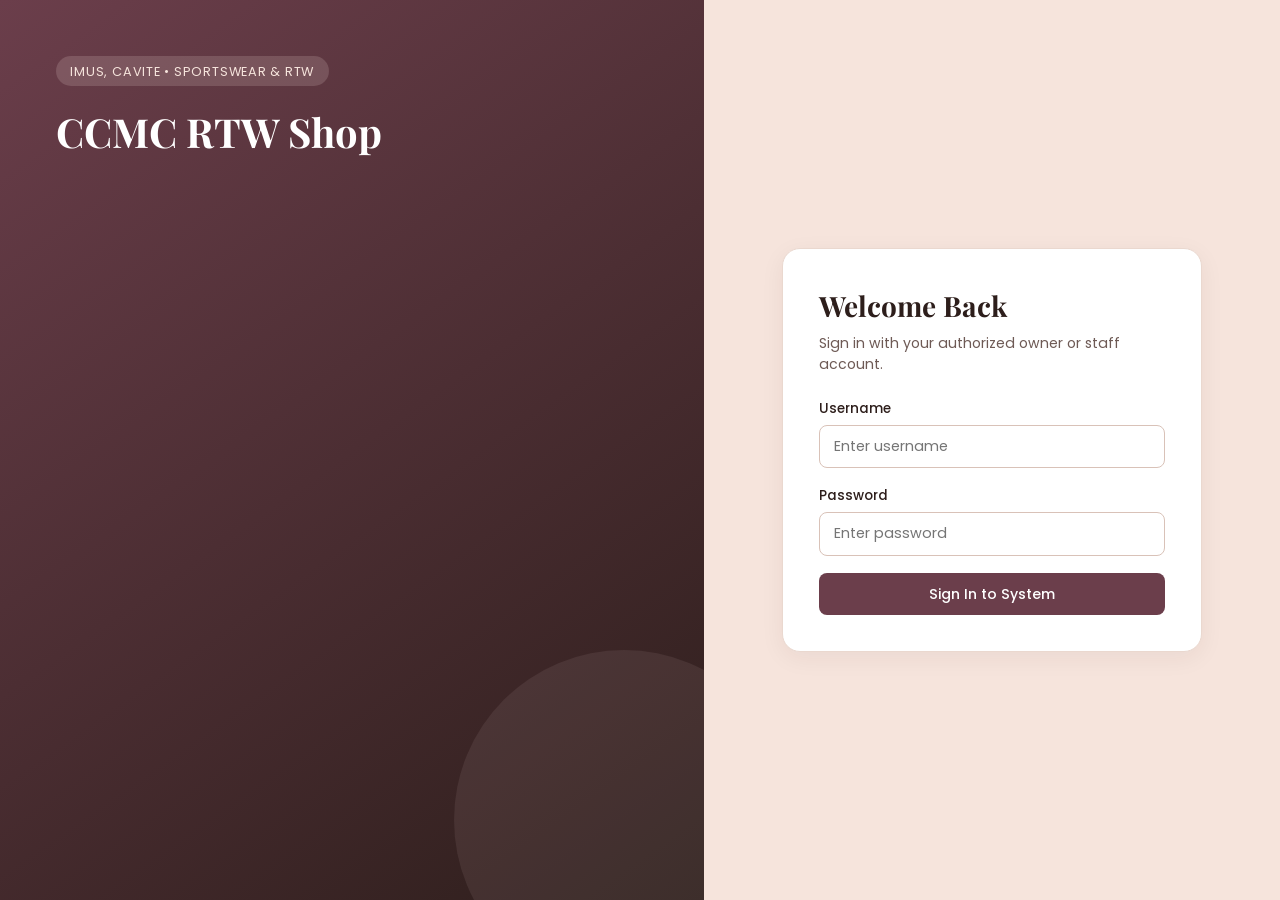
==== commit 1a14f814: "Owner - Staff System" ====
--- a/index.html
+++ b/index.html
@@ -1,979 +1,49 @@
 <!DOCTYPE html>
 <html lang="en">
 <head>
-    <meta charset="UTF-8">
-    <meta name="viewport" content="width=device-width, initial-scale=1.0">
-    <meta name="theme-color" content="#FCF9F5">
-    <meta name="description" content="Discover affordable men's sportswear and everyday essentials at CCMC RTW Shop in Imus, Cavite.">
+  <meta charset="UTF-8" />
+  <meta name="viewport" content="width=device-width, initial-scale=1.0" />
+  <title>CCMC RTW Shop — Sign In</title>
+  <link rel="preconnect" href="https://fonts.googleapis.com" />
+  <link rel="preconnect" href="https://fonts.gstatic.com" crossorigin />
+  <link href="https://fonts.googleapis.com/css2?family=Playfair+Display:wght@600;700&family=Poppins:wght@300;400;500;600&display=swap" rel="stylesheet" />
+  <link rel="stylesheet" href="css/styles.css" />
+</head>
+<body>
+  <div class="login-split">
+    <section class="login-visual">
+      <div>
+        <span class="brand-badge">Imus, Cavite • Sportswear &amp; RTW</span>
+        <h1>CCMC RTW Shop</h1>
+      </div>
 
-    <title>CCMC RTW — Everyday Essentials</title>
+    </section>
 
-    <link rel="preconnect" href="https://fonts.googleapis.com">
-    <link rel="preconnect" href="https://fonts.gstatic.com" crossorigin>
+    <section class="login-panel">
+      <div class="login-card">
+        <h2>Welcome Back</h2>
+        <p class="subtitle">Sign in with your authorized owner or staff account.</p>
 
-    <link href="https://fonts.googleapis.com/css2?family=Playfair+Display:wght@400;500;600;700&family=DM+Sans:wght@400;500;600;700&display=swap" rel="stylesheet">
+        <div id="login-error" class="alert-box alert-error hidden"></div>
 
-    <link rel="stylesheet" href="style.css">
+        <form id="login-form">
+          <div class="form-group">
+            <label for="username">Username</label>
+            <input type="text" id="username" name="username" placeholder="Enter username" required autocomplete="username" />
+          </div>
 
-    <script src="script.js" defer></script>
-</head>
+          <div class="form-group">
+            <label for="password">Password</label>
+            <input type="password" id="password" name="password" placeholder="Enter password" required autocomplete="current-password" />
+          </div>
 
-<body>
+          <button type="submit" class="btn btn-primary w-full">Sign In to System</button>
+        </form>
+      </div>
+    </section>
+  </div>
 
-    <div class="topline">
-        <p>Everyday essentials · Proudly from Imus, Cavite</p>
-    </div>
-
-    <header class="site-header">
-
-        <div class="header-inner">
-
-            <button class="icon-button menu-toggle"
-                type="button"
-                aria-label="Open menu"
-                aria-expanded="false">
-
-                <svg viewBox="0 0 24 24" aria-hidden="true">
-                    <path d="M4 7h16M4 12h16M4 17h16"/>
-                </svg>
-
-            </button>
-
-            <a class="brand" href="#home" aria-label="CCMC RTW Shop home">
-
-                <span class="brand-name">
-                    CCMC <strong>RTW.</strong>
-                    <small>EVERYDAY ESSENTIALS</small>
-                </span>
-
-            </a>
-
-            <nav class="desktop-nav" aria-label="Main navigation">
-                <a href="#home">Home</a>
-                <a href="#shop">Collection</a>
-                <a href="#categories">Categories</a>
-                <a href="about.html">About</a>
-                <a href="contact.html">Contact</a>
-            </nav>
-
-            <div class="header-actions">
-
-                <form class="search-form" role="search">
-
-                    <label class="sr-only" for="product-search">
-                        Search products
-                    </label>
-
-                    <button class="search-toggle"
-                        type="button"
-                        aria-label="Show search">
-
-                        <svg viewBox="0 0 24 24" aria-hidden="true">
-                            <circle cx="10.8" cy="10.8" r="6.8"/>
-                            <path d="m16 16 4.5 4.5"/>
-                        </svg>
-
-                    </button>
-
-                    <input
-                        id="product-search"
-                        type="search"
-                        placeholder="Find your favorites"
-                        autocomplete="off"
-                    >
-
-                </form>
-
-                <button class="icon-button account-button"
-                    type="button"
-                    aria-label="Your account">
-
-                    <svg viewBox="0 0 24 24" aria-hidden="true">
-                        <circle cx="12" cy="8" r="3.5"/>
-                        <path d="M5 20a7 7 0 0 1 14 0"/>
-                    </svg>
-
-                </button>
-
-                <button class="icon-button cart-button"
-                    type="button"
-                    aria-label="Open shopping bag, 0 items">
-
-                    <svg viewBox="0 0 24 24" aria-hidden="true">
-                        <path d="M5 8h14l1 12H4L5 8Z"/>
-                        <path d="M9 9V6a3 3 0 0 1 6 0v3"/>
-                    </svg>
-
-                    <span class="cart-count" aria-live="polite">0</span>
-
-                </button>
-
-            </div>
-
-        </div>
-
-        <nav class="mobile-nav" aria-label="Mobile navigation" hidden>
-            <a href="#home">Home</a>
-            <a href="#shop">Collection</a>
-            <a href="#categories">Categories</a>
-            <a href="about.html">About</a>
-            <a href="contact.html">Contact</a>
-            <a href="account.html">My Account</a>
-        </nav>
-
-    </header>
-
-    <main>
-
-        <section class="hero" id="home" aria-label="Featured collections">
-
-            <article class="hero-slide is-active"
-                style="--hero-image: url('https://images.unsplash.com/photo-1488161628813-04466f872be2?auto=format&fit=crop&w=1600&q=85')"
-                aria-hidden="false">
-
-                <div class="hero-overlay"></div>
-
-                <div class="hero-content">
-
-                    <p class="eyebrow">The everyday edit</p>
-
-                    <h1>
-                        Made to move.<br>
-                        <span>Styled to last.</span>
-                    </h1>
-
-                    <p class="hero-description">
-                        Thoughtfully chosen menswear for wherever
-                        life takes you. Effortless style, everyday comfort.
-                    </p>
-
-                    <a class="button button-white" href="#shop">
-                        Explore collection
-                        <span aria-hidden="true">↗</span>
-                    </a>
-
-                </div>
-
-                <p class="hero-note">THE EVERYDAY COLLECTION — 01</p>
-
-            </article>
-
-            <article class="hero-slide"
-                style="--hero-image: url('https://images.unsplash.com/photo-1517836357463-d25dfeac3438?auto=format&fit=crop&w=1600&q=85')"
-                aria-hidden="true">
-
-                <div class="hero-overlay"></div>
-
-                <div class="hero-content">
-
-                    <p class="eyebrow">The active edit</p>
-
-                    <h2>
-                        Move freely.<br>
-                        <span>Live comfortably.</span>
-                    </h2>
-
-                    <p class="hero-description">
-                        Performance-ready essentials designed
-                        for your active everyday lifestyle.
-                    </p>
-
-                    <a class="button button-white" href="#categories">
-                        Discover sportswear
-                        <span aria-hidden="true">↗</span>
-                    </a>
-
-                </div>
-
-                <p class="hero-note">THE ACTIVE COLLECTION — 02</p>
-
-            </article>
-
-            <article class="hero-slide"
-                style="--hero-image: url('https://images.unsplash.com/photo-1516257984-b1b4d707412e?auto=format&fit=crop&w=1600&q=85')"
-                aria-hidden="true">
-
-                <div class="hero-overlay"></div>
-
-                <div class="hero-content">
-
-                    <p class="eyebrow">The weekend edit</p>
-
-                    <h2>
-                        Less effort.<br>
-                        <span>More style.</span>
-                    </h2>
-
-                    <p class="hero-description">
-                        Relaxed silhouettes and timeless essentials
-                        for your off-duty moments.
-                    </p>
-
-                    <a class="button button-white" href="#shop">
-                        Find your style
-                        <span aria-hidden="true">↗</span>
-                    </a>
-
-                </div>
-
-                <p class="hero-note">THE WEEKEND COLLECTION — 03</p>
-
-            </article>
-
-            <button class="slider-arrow slider-prev"
-                type="button"
-                aria-label="Previous collection">
-                <span aria-hidden="true">←</span>
-            </button>
-
-            <button class="slider-arrow slider-next"
-                type="button"
-                aria-label="Next collection">
-                <span aria-hidden="true">→</span>
-            </button>
-
-            <div class="slider-dots" role="group" aria-label="Choose a collection">
-
-                <button class="slider-dot is-active"
-                    type="button"
-                    aria-label="Show collection 1"
-                    aria-current="true">
-                </button>
-
-                <button class="slider-dot"
-                    type="button"
-                    aria-label="Show collection 2">
-                </button>
-
-                <button class="slider-dot"
-                    type="button"
-                    aria-label="Show collection 3">
-                </button>
-
-            </div>
-
-        </section>
-
-        <section class="quick-points" aria-label="Why shop CCMC">
-
-            <div>
-                <p><strong>Thoughtful essentials</strong></p>
-            </div>
-
-            <div>
-                <p><strong>Comfort in every fit</strong></p>
-            </div>
-
-            <div>
-                <p><strong>Everyday affordability</strong></p>
-            </div>
-
-        </section>
-
-        <section class="section categories-section" id="categories">
-
-            <div class="section-heading">
-
-                <div>
-                    <p class="eyebrow eyebrow-blue">The collection</p>
-                    <h2>Find your everyday fit.</h2>
-                </div>
-
-                <a class="text-link" href="#shop">
-                    View all styles
-                    <span aria-hidden="true">↗</span>
-                </a>
-
-            </div>
-
-            <div class="category-grid">
-
-                <a class="category-card"
-                    href="#shop"
-                    data-category-link="T-Shirts">
-
-                    <img
-                        src="https://images.unsplash.com/photo-1521572163474-6864f9cf17ab?auto=format&fit=crop&w=800&q=85"
-                        alt="Classic everyday T-shirt"
-                        loading="lazy"
-                    >
-
-                    <span class="category-label">
-                        <span>T-Shirts</span>
-                        <span class="category-arrow" aria-hidden="true">↗</span>
-                    </span>
-
-                </a>
-
-                <a class="category-card"
-                    href="#shop"
-                    data-category-link="Sportswear">
-
-                    <img
-                        src="https://images.unsplash.com/photo-1517836357463-d25dfeac3438?auto=format&fit=crop&w=800&q=85"
-                        alt="Active sportswear"
-                        loading="lazy"
-                    >
-
-                    <span class="category-label">
-                        <span>Sportswear</span>
-                        <span class="category-arrow" aria-hidden="true">↗</span>
-                    </span>
-
-                </a>
-
-                <a class="category-card"
-                    href="#shop"
-                    data-category-link="Shorts">
-
-                    <img
-                        src="https://images.unsplash.com/photo-1591195853828-11db59a44f6b?auto=format&fit=crop&w=800&q=85"
-                        alt="Casual everyday shorts"
-                        loading="lazy"
-                    >
-
-                    <span class="category-label">
-                        <span>Shorts</span>
-                        <span class="category-arrow" aria-hidden="true">↗</span>
-                    </span>
-
-                </a>
-
-                <a class="category-card"
-                    href="#shop"
-                    data-category-link="Jogging Pants">
-
-                    <img
-                        src="https://images.unsplash.com/photo-1552902865-b72c031ac5ea?auto=format&fit=crop&w=800&q=85"
-                        alt="Comfortable jogging pants"
-                        loading="lazy"
-                    >
-
-                    <span class="category-label">
-                        <span>Jogging Pants</span>
-                        <span class="category-arrow" aria-hidden="true">↗</span>
-                    </span>
-
-                </a>
-
-                <a class="category-card"
-                    href="#shop"
-                    data-category-link="Jackets">
-
-                    <img
-                        src="https://images.unsplash.com/photo-1551028719-00167b16eac5?auto=format&fit=crop&w=800&q=85"
-                        alt="Classic layering jacket"
-                        loading="lazy"
-                    >
-
-                    <span class="category-label">
-                        <span>Jackets</span>
-                        <span class="category-arrow" aria-hidden="true">↗</span>
-                    </span>
-
-                </a>
-
-            </div>
-
-        </section>
-
-        <section class="featured-section" id="shop">
-
-            <div class="section">
-
-                <div class="section-heading">
-
-                    <div>
-                        <p class="eyebrow eyebrow-blue">Curated for you</p>
-                        <h2>Everyday favorites.</h2>
-                    </div>
-
-                </div>
-
-                <div class="product-toolbar">
-
-                    <p class="results-count" aria-live="polite">
-                        Discover your next wardrobe essential
-                    </p>
-
-                    <button class="clear-filter" type="button" hidden>
-                        Clear filter
-                        <span aria-hidden="true">×</span>
-                    </button>
-
-                </div>
-
-                <div class="product-grid">
-
-                    <article class="product-card"
-                        data-category="T-Shirts"
-                        data-name="CCMC Essential Tee">
-
-                        <div class="product-image">
-
-                            <img
-                                src="https://images.unsplash.com/photo-1521572163474-6864f9cf17ab?auto=format&fit=crop&w=850&q=85"
-                                alt="CCMC Essential Tee"
-                                loading="lazy"
-                            >
-
-                            <span class="product-tag">Essential</span>
-
-                            <button class="quick-add"
-                                type="button"
-                                aria-label="Add CCMC Essential Tee to cart">
-                                +
-                            </button>
-
-                        </div>
-
-                        <div class="product-details">
-
-                            <div>
-                                <h3>CCMC Essential Tee</h3>
-                                <p>Regular fit</p>
-                            </div>
-
-                            <strong>₱349</strong>
-
-                        </div>
-
-                        <button class="add-to-cart"
-                            type="button"
-                            data-product="CCMC Essential Tee"
-                            data-price="349">
-                            Add to Cart
-                        </button>
-
-                    </article>
-
-                    <article class="product-card"
-                        data-category="Sportswear"
-                        data-name="Active Dry-Fit Shirt">
-
-                        <div class="product-image">
-
-                            <img
-                                src="https://images.unsplash.com/photo-1517836357463-d25dfeac3438?auto=format&fit=crop&w=850&q=85"
-                                alt="Active Dry-Fit Shirt"
-                                loading="lazy"
-                            >
-
-                            <span class="product-tag">Activewear</span>
-
-                            <button class="quick-add"
-                                type="button"
-                                aria-label="Add Active Dry-Fit Shirt to cart">
-                                +
-                            </button>
-
-                        </div>
-
-                        <div class="product-details">
-
-                            <div>
-                                <h3>Active Dry-Fit Shirt</h3>
-                                <p>Lightweight</p>
-                            </div>
-
-                            <strong>₱499</strong>
-
-                        </div>
-
-                        <button class="add-to-cart"
-                            type="button"
-                            data-product="Active Dry-Fit Shirt"
-                            data-price="499">
-                            Add to Cart
-                        </button>
-
-                    </article>
-
-                    <article class="product-card"
-                        data-category="Shorts"
-                        data-name="Weekend Utility Shorts">
-
-                        <div class="product-image">
-
-                            <img
-                                src="https://images.unsplash.com/photo-1591195853828-11db59a44f6b?auto=format&fit=crop&w=850&q=85"
-                                alt="Weekend Utility Shorts"
-                                loading="lazy"
-                            >
-
-                            <span class="product-tag">Weekend edit</span>
-
-                            <button class="quick-add"
-                                type="button"
-                                aria-label="Add Weekend Utility Shorts to cart">
-                                +
-                            </button>
-
-                        </div>
-
-                        <div class="product-details">
-
-                            <div>
-                                <h3>Weekend Utility Shorts</h3>
-                                <p>Everyday comfort</p>
-                            </div>
-
-                            <strong>₱549</strong>
-
-                        </div>
-
-                        <button class="add-to-cart"
-                            type="button"
-                            data-product="Weekend Utility Shorts"
-                            data-price="549">
-                            Add to Cart
-                        </button>
-
-                    </article>
-
-                    <article class="product-card"
-                        data-category="Jogging Pants"
-                        data-name="Everyday Jogger Pants">
-
-                        <div class="product-image">
-
-                            <img
-                                src="https://images.unsplash.com/photo-1552902865-b72c031ac5ea?auto=format&fit=crop&w=850&q=85"
-                                alt="Everyday Jogger Pants"
-                                loading="lazy"
-                            >
-
-                            <span class="product-tag">Comfort edit</span>
-
-                            <button class="quick-add"
-                                type="button"
-                                aria-label="Add Everyday Jogger Pants to cart">
-                                +
-                            </button>
-
-                        </div>
-
-                        <div class="product-details">
-
-                            <div>
-                                <h3>Everyday Jogger Pants</h3>
-                                <p>Tapered fit</p>
-                            </div>
-
-                            <strong>₱799</strong>
-
-                        </div>
-
-                        <button class="add-to-cart"
-                            type="button"
-                            data-product="Everyday Jogger Pants"
-                            data-price="799">
-                            Add to Cart
-                        </button>
-
-                    </article>
-
-                    <article class="product-card"
-                        data-category="Jackets"
-                        data-name="Classic Zip Jacket">
-
-                        <div class="product-image">
-
-                            <img
-                                src="https://images.unsplash.com/photo-1551028719-00167b16eac5?auto=format&fit=crop&w=850&q=85"
-                                alt="Classic Zip Jacket"
-                                loading="lazy"
-                            >
-
-                            <span class="product-tag">Layering edit</span>
-
-                            <button class="quick-add"
-                                type="button"
-                                aria-label="Add Classic Zip Jacket to cart">
-                                +
-                            </button>
-
-                        </div>
-
-                        <div class="product-details">
-
-                            <div>
-                                <h3>Classic Zip Jacket</h3>
-                                <p>Lightweight layer</p>
-                            </div>
-
-                            <strong>₱1,099</strong>
-
-                        </div>
-
-                        <button class="add-to-cart"
-                            type="button"
-                            data-product="Classic Zip Jacket"
-                            data-price="1099">
-                            Add to Cart
-                        </button>
-
-                    </article>
-
-                    <article class="product-card"
-                        data-category="T-Shirts"
-                        data-name="Relaxed Graphic Tee">
-
-                        <div class="product-image">
-
-                            <img
-                                src="https://images.unsplash.com/photo-1503342217505-b0a15ec3261c?auto=format&fit=crop&w=850&q=85"
-                                alt="Relaxed Graphic Tee"
-                                loading="lazy"
-                            >
-
-                            <span class="product-tag">Casual edit</span>
-
-                            <button class="quick-add"
-                                type="button"
-                                aria-label="Add Relaxed Graphic Tee to cart">
-                                +
-                            </button>
-
-                        </div>
-
-                        <div class="product-details">
-
-                            <div>
-                                <h3>Relaxed Graphic Tee</h3>
-                                <p>Relaxed fit</p>
-                            </div>
-
-                            <strong>₱399</strong>
-
-                        </div>
-
-                        <button class="add-to-cart"
-                            type="button"
-                            data-product="Relaxed Graphic Tee"
-                            data-price="399">
-                            Add to Cart
-                        </button>
-
-                    </article>
-
-                </div>
-
-                <p class="empty-state" hidden>
-                    No styles found. Try another search or clear your filter.
-                </p>
-
-            </div>
-
-        </section>
-
-        <section class="about-section" id="about">
-
-            <div class="about-photo">
-
-                <img
-                    src="https://images.unsplash.com/photo-1441986300917-64674bd600d8?auto=format&fit=crop&w=1300&q=85"
-                    alt="Thoughtfully arranged clothing collection"
-                    loading="lazy"
-                >
-
-            </div>
-
-            <div class="about-copy">
-
-                <p class="eyebrow eyebrow-blue">The story behind CCMC</p>
-
-                <h2>
-                    Everyday pieces.<br>
-                    Lasting style.
-                </h2>
-
-                <p>
-                    Based in Imus, Cavite, CCMC RTW Shop brings
-                    together affordable menswear and sportswear
-                    designed for comfort, confidence, and everyday living.
-                </p>
-
-                <a class="button button-blue" href="about.html">
-                    Discover our story
-                    <span aria-hidden="true">↗</span>
-                </a>
-
-            </div>
-
-        </section>
-
-        <section class="contact-band" id="contact">
-
-            <div>
-
-                <p class="eyebrow">Customer care</p>
-
-                <h2>We're here for you.</h2>
-
-                <p>
-                    Have a question about your order or our collection?
-                    We'd love to hear from you.
-                </p>
-
-            </div>
-
-            <a class="button button-white" href="contact.html">
-                Get in touch
-                <span aria-hidden="true">↗</span>
-            </a>
-
-        </section>
-
-    </main>
-
-    <footer class="site-footer">
-
-        <div class="footer-main">
-
-            <div class="footer-brand">
-
-                <a class="brand" href="#home" aria-label="CCMC RTW Shop home">
-
-                    <span class="brand-name">
-                        CCMC <strong>RTW.</strong>
-                        <small>EVERYDAY ESSENTIALS</small>
-                    </span>
-
-                </a>
-
-                <p>
-                    Thoughtfully chosen. Made for everyday.
-                    <br>
-                    Imus, Cavite, Philippines.
-                </p>
-
-            </div>
-
-            <div class="footer-column">
-
-                <h3>Explore</h3>
-
-                <a href="#home">Home</a>
-                <a href="#shop">Collection</a>
-                <a href="#categories">Categories</a>
-                <a href="about.html">Our Story</a>
-
-            </div>
-
-            <div class="footer-column">
-
-                <h3>Customer Care</h3>
-
-                <a href="contact.html">Contact Us</a>
-                <a href="account.html">My Account</a>
-
-            </div>
-
-            <div class="footer-column">
-
-                <h3>Connect</h3>
-
-                <a href="https://www.facebook.com/"
-                    target="_blank"
-                    rel="noreferrer">
-                    Facebook ↗
-                </a>
-
-                <a href="https://www.instagram.com/"
-                    target="_blank"
-                    rel="noreferrer">
-                    Instagram ↗
-                </a>
-
-                <a href="mailto:ccmcrtwshop@gmail.com">
-                    Email
-                </a>
-
-            </div>
-
-        </div>
-
-        <div class="footer-bottom">
-
-            <span>
-                © <span id="current-year"></span> CCMC RTW Shop.
-                All rights reserved.
-            </span>
-
-        </div>
-
-    </footer>
-
-    <div class="pd-modal" hidden>
-
-        <div class="pd-backdrop"></div>
-
-        <div class="pd-dialog"
-            role="dialog"
-            aria-modal="true"
-            aria-labelledby="pd-title">
-
-            <button class="pd-close"
-                type="button"
-                aria-label="Close product details">
-                ×
-            </button>
-
-            <div class="pd-media">
-                <img class="pd-image" alt="">
-            </div>
-
-            <div class="pd-info">
-
-                <p class="pd-category"></p>
-
-                <h2 class="pd-title" id="pd-title"></h2>
-
-                <p class="pd-price"></p>
-
-                <p class="pd-description"></p>
-
-                <fieldset class="pd-field">
-
-                    <legend>Select size</legend>
-
-                    <div class="pd-sizes">
-
-                        <label class="pd-size">
-                            <input type="radio" name="pd-size" value="S">
-                            <span>S</span>
-                        </label>
-
-                        <label class="pd-size">
-                            <input type="radio" name="pd-size" value="M">
-                            <span>M</span>
-                        </label>
-
-                        <label class="pd-size">
-                            <input type="radio" name="pd-size" value="L">
-                            <span>L</span>
-                        </label>
-
-                        <label class="pd-size">
-                            <input type="radio" name="pd-size" value="XL">
-                            <span>XL</span>
-                        </label>
-
-                    </div>
-
-                    <p class="pd-error" role="alert" hidden>
-                        Please select your size.
-                    </p>
-
-                </fieldset>
-
-                <div class="pd-field">
-
-                    <span class="pd-label" id="pd-qty-label">
-                        Quantity
-                    </span>
-
-                    <div class="pd-qty"
-                        role="group"
-                        aria-labelledby="pd-qty-label">
-
-                        <button class="pd-qty-minus"
-                            type="button"
-                            aria-label="Decrease quantity">
-                            −
-                        </button>
-
-                        <span class="pd-qty-value" aria-live="polite">
-                            1
-                        </span>
-
-                        <button class="pd-qty-plus"
-                            type="button"
-                            aria-label="Increase quantity">
-                            +
-                        </button>
-
-                    </div>
-
-                </div>
-
-                <button class="button button-blue pd-add" type="button">
-                    Add to Cart
-                </button>
-
-            </div>
-
-        </div>
-
-    </div>
-
-    <div class="toast" role="status" aria-live="polite"></div>
-
-    <div class="drawer-backdrop" hidden></div>
-
-    <aside class="cart-drawer"
-        aria-label="Shopping cart"
-        aria-hidden="true">
-
-        <div class="drawer-heading">
-
-            <div>
-
-                <p class="eyebrow eyebrow-blue">Your favorites</p>
-
-                <h2>
-                    Shopping bag
-                    <span class="drawer-count">(0)</span>
-                </h2>
-
-            </div>
-
-            <button class="icon-button close-cart"
-                type="button"
-                aria-label="Close shopping cart">
-                ×
-            </button>
-
-        </div>
-
-        <div class="cart-items"></div>
-
-        <div class="cart-empty">
-
-            <span aria-hidden="true">◇</span>
-
-            <h3>Your bag is empty.</h3>
-
-            <p>Discover something that feels like you.</p>
-
-            <button class="button button-blue continue-shopping"
-                type="button">
-                Continue shopping
-            </button>
-
-        </div>
-
-        <div class="cart-footer" hidden>
-
-            <div class="cart-subtotal">
-                <span>Subtotal</span>
-                <strong>₱0</strong>
-            </div>
-
-            <p>Delivery fees are calculated at checkout.</p>
-
-            <button class="button button-blue checkout-button"
-                type="button">
-
-                Continue to checkout
-                <span aria-hidden="true">→</span>
-
-            </button>
-
-        </div>
-
-    </aside>
-
+  <script src="js/store.js"></script>
+  <script src="js/auth.js"></script>
 </body>
-</html>
+</html>
--- a/css/styles.css
+++ b/css/styles.css
@@ -0,0 +1,521 @@
+:root {
+  /* Soft Luxury Palette */
+  --rosewood: #6b3e4b;
+  --rosewood-hover: #542f39;
+  --dark-cocoa: #2d1e1b;
+  --champagne-blush: #f6e4dc;
+  --dusty-rose: #b08b94;
+  --porcelain-cream: #faf6f2;
+  --pure-white: #ffffff;
+  --muted-green: #2e7d5b;
+  --muted-green-bg: #e6f4ed;
+  --muted-red: #b83b3b;
+  --muted-red-bg: #fbeaea;
+  --border-soft: #ead8cf;
+  --text-muted: #6e5a55;
+
+  /* Typography */
+  --font-heading: 'Playfair Display', Georgia, serif;
+  --font-body: 'Poppins', -apple-system, BlinkMacSystemFont, sans-serif;
+
+  /* Radii & Shadows */
+  --radius-sm: 8px;
+  --radius-md: 12px;
+  --radius-lg: 18px;
+  --shadow-card: 0 6px 24px rgba(45, 30, 27, 0.06);
+  --shadow-soft: 0 2px 10px rgba(45, 30, 27, 0.04);
+}
+
+* {
+  box-sizing: border-box;
+  margin: 0;
+  padding: 0;
+}
+
+body {
+  font-family: var(--font-body);
+  background-color: var(--porcelain-cream);
+  color: var(--dark-cocoa);
+  line-height: 1.5;
+  min-height: 100vh;
+}
+
+h1, h2, h3, .brand-title {
+  font-family: var(--font-heading);
+  color: var(--dark-cocoa);
+}
+
+/* ==================== LOGIN PAGE ==================== */
+.login-split {
+  display: grid;
+  grid-template-columns: 1.1fr 0.9fr;
+  min-height: 100vh;
+}
+
+.login-visual {
+  background: linear-gradient(145deg, var(--rosewood) 0%, var(--dark-cocoa) 100%);
+  color: var(--pure-white);
+  padding: 3.5rem;
+  display: flex;
+  flex-direction: column;
+  justify-content: space-between;
+  position: relative;
+  overflow: hidden;
+}
+
+.login-visual::after {
+  content: "";
+  position: absolute;
+  width: 340px;
+  height: 340px;
+  border-radius: 50%;
+  background: rgba(246, 228, 220, 0.08);
+  bottom: -90px;
+  right: -90px;
+}
+
+.brand-badge {
+  display: inline-block;
+  padding: 0.35rem 0.9rem;
+  border-radius: 999px;
+  background: rgba(246, 228, 220, 0.16);
+  color: var(--champagne-blush);
+  font-size: 0.8rem;
+  letter-spacing: 0.06em;
+  text-transform: uppercase;
+  margin-bottom: 1rem;
+}
+
+.login-visual h1 {
+  color: var(--pure-white);
+  font-size: 2.5rem;
+  margin-bottom: 1rem;
+}
+
+.login-visual p {
+  color: var(--champagne-blush);
+  max-width: 460px;
+  font-size: 0.96rem;
+}
+
+.demo-credentials {
+  background: rgba(255, 255, 255, 0.1);
+  border: 1px solid rgba(246, 228, 220, 0.25);
+  border-radius: var(--radius-md);
+  padding: 1rem 1.25rem;
+  font-size: 0.84rem;
+  color: var(--champagne-blush);
+  z-index: 1;
+}
+
+.login-panel {
+  background: var(--champagne-blush);
+  display: flex;
+  align-items: center;
+  justify-content: center;
+  padding: 2rem;
+}
+
+.login-card {
+  width: 100%;
+  max-width: 420px;
+  background: var(--pure-white);
+  border-radius: var(--radius-lg);
+  padding: 2.25rem;
+  box-shadow: var(--shadow-card);
+  border: 1px solid var(--border-soft);
+}
+
+.login-card h2 {
+  font-size: 1.75rem;
+  margin-bottom: 0.35rem;
+}
+
+.login-card .subtitle {
+  color: var(--text-muted);
+  font-size: 0.88rem;
+  margin-bottom: 1.5rem;
+}
+
+/* ==================== FORM CONTROLS ==================== */
+.form-group {
+  margin-bottom: 1.1rem;
+}
+
+label {
+  display: block;
+  font-size: 0.84rem;
+  font-weight: 500;
+  color: var(--dark-cocoa);
+  margin-bottom: 0.35rem;
+}
+
+input, select, textarea {
+  width: 100%;
+  padding: 0.65rem 0.85rem;
+  border-radius: var(--radius-sm);
+  border: 1px solid #d9c2b8;
+  background: var(--pure-white);
+  color: var(--dark-cocoa);
+  font-family: var(--font-body);
+  font-size: 0.9rem;
+  transition: border-color 0.2s, box-shadow 0.2s;
+}
+
+input:focus, select:focus, textarea:focus {
+  outline: none;
+  border-color: var(--rosewood);
+  box-shadow: 0 0 0 3px rgba(107, 62, 75, 0.14);
+}
+
+.btn {
+  display: inline-flex;
+  align-items: center;
+  justify-content: center;
+  gap: 0.45rem;
+  padding: 0.65rem 1.15rem;
+  border-radius: var(--radius-sm);
+  border: none;
+  font-family: var(--font-body);
+  font-size: 0.88rem;
+  font-weight: 500;
+  cursor: pointer;
+  transition: all 0.2s ease;
+}
+
+.btn-primary {
+  background: var(--rosewood);
+  color: var(--pure-white);
+}
+
+.btn-primary:hover {
+  background: var(--rosewood-hover);
+}
+
+.btn-secondary {
+  background: var(--champagne-blush);
+  color: var(--dark-cocoa);
+  border: 1px solid var(--border-soft);
+}
+
+.btn-secondary:hover {
+  background: #edd4c9;
+}
+
+.btn-danger {
+  background: var(--muted-red);
+  color: var(--pure-white);
+}
+
+.btn-sm {
+  padding: 0.4rem 0.75rem;
+  font-size: 0.8rem;
+}
+
+.w-full {
+  width: 100%;
+}
+
+/* ==================== APP SHELL ==================== */
+.app-shell {
+  display: grid;
+  grid-template-columns: 250px 1fr;
+  min-height: 100vh;
+}
+
+.sidebar {
+  background: var(--pure-white);
+  border-right: 1px solid var(--border-soft);
+  padding: 1.5rem 1rem;
+  display: flex;
+  flex-direction: column;
+  gap: 1.5rem;
+}
+
+.sidebar-brand {
+  padding: 0 0.5rem;
+}
+
+.sidebar-brand .brand-title {
+  font-size: 1.35rem;
+  line-height: 1.2;
+}
+
+.sidebar-brand span {
+  font-size: 0.75rem;
+  color: var(--dusty-rose);
+  font-weight: 600;
+  text-transform: uppercase;
+  letter-spacing: 0.05em;
+}
+
+.nav-list {
+  list-style: none;
+  display: flex;
+  flex-direction: column;
+  gap: 0.35rem;
+}
+
+.nav-btn {
+  width: 100%;
+  text-align: left;
+  background: transparent;
+  border: none;
+  padding: 0.7rem 0.9rem;
+  border-radius: var(--radius-sm);
+  font-family: var(--font-body);
+  font-size: 0.88rem;
+  color: var(--dark-cocoa);
+  cursor: pointer;
+  display: flex;
+  align-items: center;
+  justify-content: space-between;
+  transition: all 0.2s;
+}
+
+.nav-btn:hover {
+  background: var(--champagne-blush);
+}
+
+.nav-btn.active {
+  background: var(--rosewood);
+  color: var(--pure-white);
+  font-weight: 500;
+}
+
+.main-area {
+  display: flex;
+  flex-direction: column;
+  min-width: 0;
+}
+
+.topbar {
+  background: var(--pure-white);
+  border-bottom: 1px solid var(--border-soft);
+  padding: 0.9rem 1.75rem;
+  display: flex;
+  align-items: center;
+  justify-content: space-between;
+  gap: 1rem;
+}
+
+.topbar-left h2 {
+  font-size: 1.35rem;
+}
+
+.topbar-right {
+  display: flex;
+  align-items: center;
+  gap: 0.9rem;
+  flex-wrap: wrap;
+}
+
+.role-pill {
+  background: var(--champagne-blush);
+  color: var(--dark-cocoa);
+  padding: 0.35rem 0.75rem;
+  border-radius: 999px;
+  font-size: 0.8rem;
+  font-weight: 500;
+  border: 1px solid var(--border-soft);
+}
+
+.content-container {
+  padding: 1.75rem;
+  max-width: 1400px;
+  width: 100%;
+  margin: 0 auto;
+}
+
+/* ==================== CARDS, GRIDS & TABLES ==================== */
+.kpi-grid {
+  display: grid;
+  grid-template-columns: repeat(auto-fit, minmax(200px, 1fr));
+  gap: 1rem;
+  margin-bottom: 1.5rem;
+}
+
+.card {
+  background: var(--pure-white);
+  border: 1px solid var(--border-soft);
+  border-radius: var(--radius-md);
+  padding: 1.25rem;
+  box-shadow: var(--shadow-soft);
+}
+
+.card-header {
+  display: flex;
+  align-items: center;
+  justify-content: space-between;
+  margin-bottom: 1rem;
+  gap: 0.75rem;
+  flex-wrap: wrap;
+}
+
+.card-title {
+  font-size: 1.05rem;
+  font-family: var(--font-heading);
+}
+
+.kpi-label {
+  font-size: 0.78rem;
+  color: var(--text-muted);
+  text-transform: uppercase;
+  letter-spacing: 0.04em;
+}
+
+.kpi-value {
+  font-size: 1.55rem;
+  font-weight: 600;
+  margin: 0.25rem 0;
+  color: var(--dark-cocoa);
+}
+
+.kpi-sub {
+  font-size: 0.78rem;
+  color: var(--text-muted);
+}
+
+.grid-2 {
+  display: grid;
+  grid-template-columns: repeat(2, 1fr);
+  gap: 1.25rem;
+  margin-bottom: 1.5rem;
+}
+
+.grid-split-main {
+  display: grid;
+  grid-template-columns: 1.55fr 1fr;
+  gap: 1.25rem;
+  margin-bottom: 1.5rem;
+}
+
+.table-wrap {
+  overflow-x: auto;
+}
+
+table {
+  width: 100%;
+  border-collapse: collapse;
+  font-size: 0.86rem;
+}
+
+th, td {
+  padding: 0.7rem 0.75rem;
+  text-align: left;
+  border-bottom: 1px solid var(--champagne-blush);
+}
+
+th {
+  background: var(--porcelain-cream);
+  color: var(--dark-cocoa);
+  font-weight: 600;
+  font-size: 0.8rem;
+  text-transform: uppercase;
+  letter-spacing: 0.03em;
+}
+
+.badge {
+  display: inline-flex;
+  align-items: center;
+  padding: 0.22rem 0.6rem;
+  border-radius: 999px;
+  font-size: 0.75rem;
+  font-weight: 500;
+}
+
+.badge-success {
+  background: var(--muted-green-bg);
+  color: var(--muted-green);
+}
+
+.badge-danger {
+  background: var(--muted-red-bg);
+  color: var(--muted-red);
+}
+
+.badge-neutral {
+  background: var(--champagne-blush);
+  color: var(--dark-cocoa);
+}
+
+.alert-box {
+  padding: 0.75rem 1rem;
+  border-radius: var(--radius-sm);
+  font-size: 0.86rem;
+  margin-bottom: 1rem;
+}
+
+.alert-error {
+  background: var(--muted-red-bg);
+  color: var(--muted-red);
+  border: 1px solid rgba(184, 59, 59, 0.25);
+}
+
+.alert-info {
+  background: var(--champagne-blush);
+  color: var(--dark-cocoa);
+  border: 1px solid var(--border-soft);
+}
+
+.toolbar {
+  display: flex;
+  gap: 0.75rem;
+  flex-wrap: wrap;
+  margin-bottom: 1rem;
+}
+
+.toolbar input, .toolbar select {
+  max-width: 240px;
+}
+
+.hidden {
+  display: none !important;
+}
+
+/* Bar visualization */
+.bar-row {
+  margin-bottom: 0.85rem;
+}
+
+.bar-meta {
+  display: flex;
+  justify-content: space-between;
+  font-size: 0.83rem;
+  margin-bottom: 0.25rem;
+}
+
+.bar-track {
+  height: 10px;
+  background: var(--champagne-blush);
+  border-radius: 999px;
+  overflow: hidden;
+}
+
+.bar-fill {
+  height: 100%;
+  background: var(--rosewood);
+  border-radius: 999px;
+}
+
+@media (max-width: 960px) {
+  .login-split,
+  .app-shell,
+  .grid-2,
+  .grid-split-main {
+    grid-template-columns: 1fr;
+  }
+
+  .login-visual {
+    padding: 2rem;
+  }
+}
+
+@media print {
+  .sidebar, .topbar, .no-print {
+    display: none !important;
+  }
+  body {
+    background: #fff;
+  }
+}
